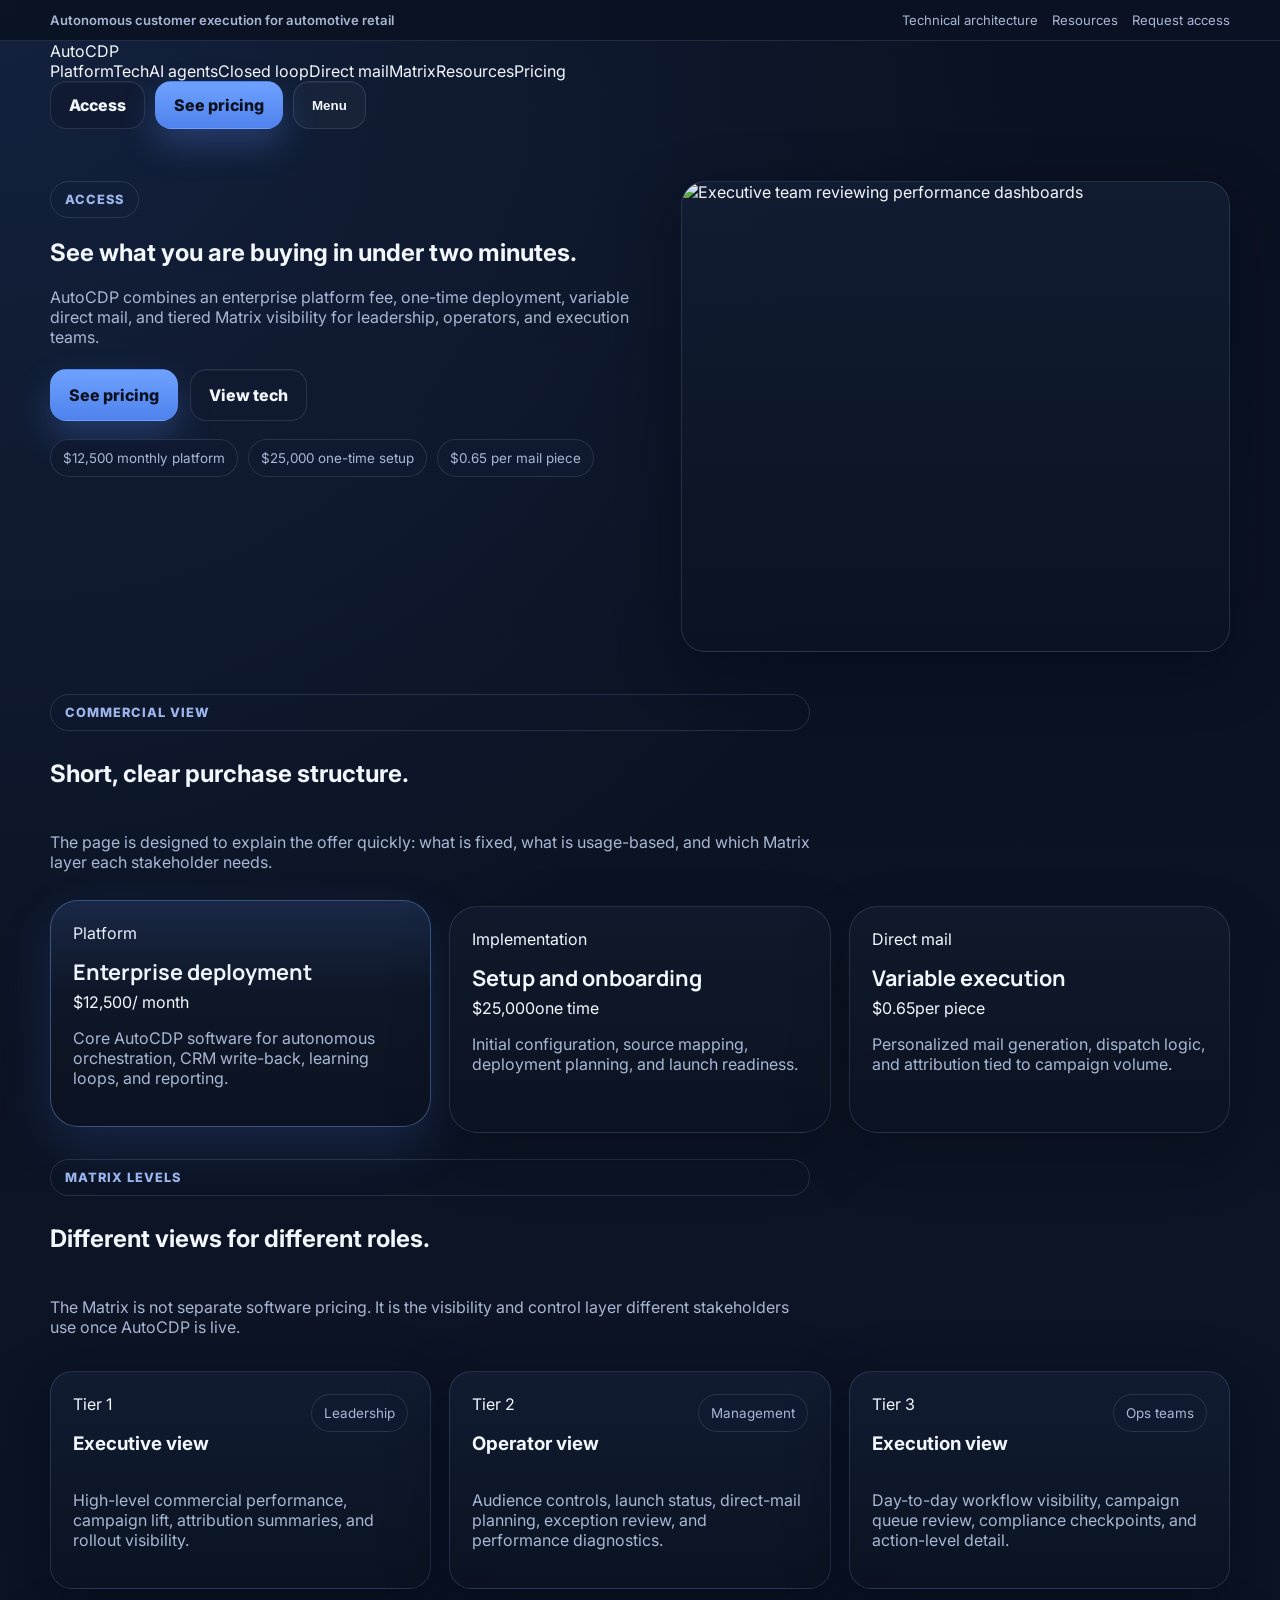
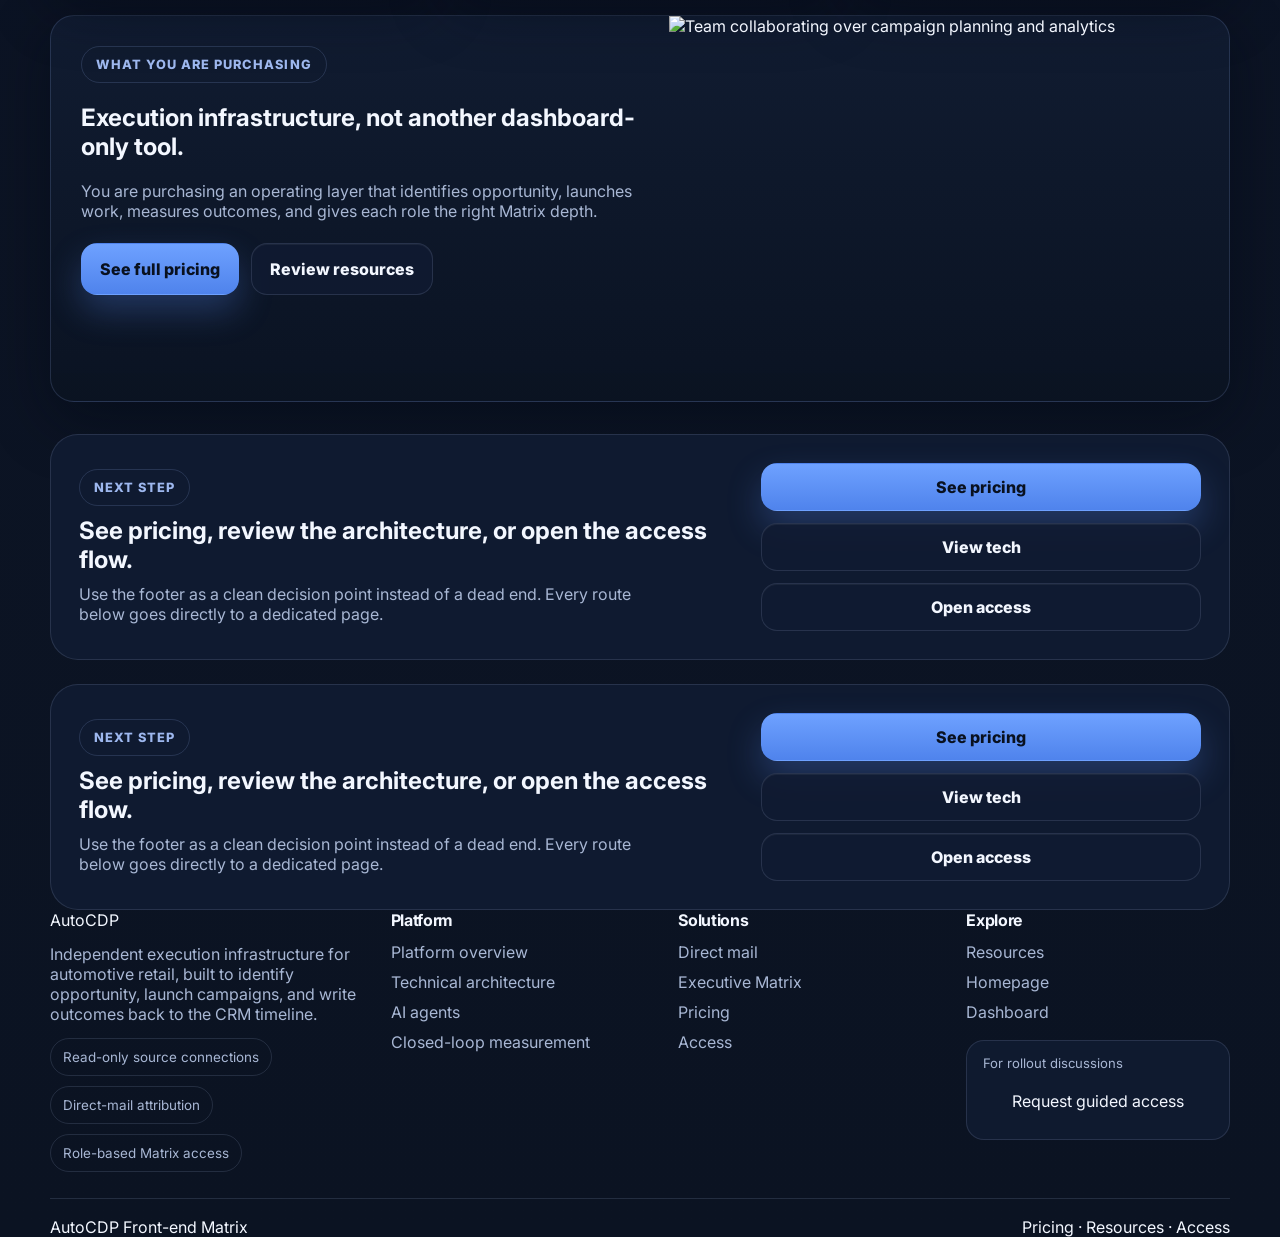
==== access.html @ 44366a92 "access: rebuild as short pricing-and-matrix overview page with matching brand system and QA passes" ====
<!DOCTYPE html>
<html lang="en" data-theme="dark">
<head>
<meta charset="UTF-8"/>
<meta name="viewport" content="width=device-width, initial-scale=1.0"/>
<title>AutoCDP — Access</title>
<meta name="description" content="Review pricing, understand tiers, and enter the AutoCDP Matrix from a page that matches the main site."/>
<link rel="preconnect" href="https://fonts.googleapis.com"><link rel="preconnect" href="https://fonts.gstatic.com" crossorigin>
<link href="https://fonts.googleapis.com/css2?family=Inter:wght@400;500;600;700;800&family=Manrope:wght@600;700;800&display=swap" rel="stylesheet">
<link rel="stylesheet" href="shared.css">
<style>
:root{--page-max:1180px;--surface-strong:#0f1728;--surface-soft:#121c31;--surface-elev:#16233d;--line:rgba(159,180,216,.16);--line-strong:rgba(159,180,216,.24);--text-soft:#aebbd3;--blue-glow:rgba(86,149,255,.22)}
body{background:radial-gradient(circle at top left, rgba(69,118,214,.16), transparent 34%),linear-gradient(180deg,#0a1120 0%,#0c1425 46%,#0b1322 100%)}
header.site{position:sticky;top:0;z-index:80;background:rgba(7,12,22,.78);backdrop-filter:blur(18px);border-bottom:1px solid var(--line)}
.wrap{width:min(var(--page-max),calc(100% - 32px));margin:0 auto}.navbar{min-height:78px;display:flex;align-items:center;justify-content:space-between;gap:16px}.logo{display:flex;align-items:center;gap:12px;font-weight:800;font-size:1.05rem;color:var(--text)}.logo .mark{width:42px;height:42px;border-radius:14px;background:linear-gradient(180deg,#77a8ff,#4f83ec);display:grid;place-items:center;box-shadow:0 14px 30px var(--blue-glow)}.logo .mark svg{width:22px;height:22px;color:#07111f}.nav-links{display:flex;align-items:center;gap:18px}.nav-links a{font-size:.92rem;font-weight:700;color:var(--text-soft)}.nav-links a:hover{color:var(--text)}.nav-actions{display:flex;align-items:center;gap:10px}.menu-btn,.icon-btn{width:48px;height:48px;border-radius:16px;border:1px solid var(--line);background:rgba(255,255,255,.03);display:grid;place-items:center;color:var(--text)}
.hero{padding:24px 0 8px}.hero-shell{display:grid;gap:18px}.glass-hero,.glass-panel,.price-card,.matrix-card{border:1px solid var(--line);background:linear-gradient(180deg,rgba(17,26,44,.92),rgba(12,19,34,.96));border-radius:28px;box-shadow:0 24px 60px rgba(0,0,0,.22)}.glass-hero{padding:26px}.eyebrow{display:inline-flex;align-items:center;gap:8px;font-size:.8rem;letter-spacing:.08em;text-transform:uppercase;color:#9db7ee;font-weight:800}.hero-title{margin:14px 0 12px;font-family:Manrope,Inter,sans-serif;font-size:clamp(2.2rem,8vw,4.9rem);line-height:.96;letter-spacing:-.06em;max-width:10ch}.lead{font-size:1.02rem;line-height:1.65;color:var(--text-soft);max-width:54ch}.hero-actions{display:grid;grid-template-columns:1fr;gap:12px;margin-top:20px}.hero-media{overflow:hidden;border-radius:28px;border:1px solid var(--line)}.hero-media img{width:100%;aspect-ratio:16/10;object-fit:cover;display:block;filter:saturate(.95) contrast(1.02)}
.section{padding:14px 0}.section-head{display:grid;gap:8px;margin-bottom:14px}.section-title{font-family:Manrope,Inter,sans-serif;font-size:clamp(1.55rem,5vw,2.5rem);letter-spacing:-.05em}.section-copy{color:var(--text-soft);max-width:64ch}.price-grid{display:grid;grid-template-columns:1fr;gap:14px}.price-card{padding:22px;position:relative;overflow:hidden}.price-card.featured{border-color:rgba(119,168,255,.42);box-shadow:0 20px 50px rgba(76,121,214,.18)}.price-card.featured::before{content:'';position:absolute;inset:0;background:linear-gradient(180deg,rgba(93,145,255,.12),transparent 42%);pointer-events:none}.price-top{display:flex;align-items:flex-start;justify-content:space-between;gap:12px}.tag{display:inline-flex;padding:8px 12px;border-radius:999px;background:rgba(98,145,245,.14);border:1px solid var(--line-strong);font-size:.78rem;font-weight:800;color:#dce7ff}.price-card h3{margin:14px 0 6px;font-family:Manrope,Inter,sans-serif;font-size:1.35rem}.price{font-size:2rem;font-weight:800;letter-spacing:-.04em}.price-sub{margin-top:8px;color:var(--text-soft);line-height:1.6}.bullet-list{display:grid;gap:10px;margin:16px 0 18px}.bullet-list span{padding:12px 14px;border-radius:16px;border:1px solid var(--line);background:rgba(255,255,255,.03);color:#dbe6fb}.card-actions{display:grid;grid-template-columns:1fr;gap:10px}
.info-grid{display:grid;grid-template-columns:1fr;gap:14px}.glass-panel{padding:22px}.line-stack{display:grid;gap:10px;margin-top:14px}.line-item{padding:14px 16px;border-radius:16px;border:1px solid var(--line);background:rgba(255,255,255,.025);color:#dce7ff}.matrix-grid{display:grid;grid-template-columns:1fr;gap:14px}.matrix-card{padding:24px}.matrix-card input{width:100%;min-height:58px;border-radius:18px;border:1px solid var(--line-strong);background:#09111f;color:var(--text);padding:0 16px;margin:16px 0 10px}.matrix-actions,.mini-links{display:grid;grid-template-columns:1fr;gap:10px}.hint{margin-top:10px;padding:14px 16px;border-radius:16px;border:1px solid var(--line);background:rgba(255,255,255,.03);color:var(--text-soft)}
.btn{min-height:52px;border-radius:16px;display:inline-flex;align-items:center;justify-content:center;padding:0 18px;font-weight:800;border:1px solid var(--line);background:rgba(255,255,255,.03);color:var(--text)}.btn:hover{transform:translateY(-1px)}.btn-primary{background:linear-gradient(180deg,#6ea1ff,#4f83ec);color:#09111f;border-color:transparent;box-shadow:0 16px 34px rgba(89,140,245,.28)}.btn-ghost{background:rgba(255,255,255,.025)}
@media (min-width:900px){.hero-shell{grid-template-columns:1.05fr .95fr;align-items:stretch}.price-grid{grid-template-columns:repeat(3,1fr)}.price-card.featured{transform:translateY(-6px)}.info-grid,.matrix-grid{grid-template-columns:1fr 1fr}.hero-actions,.card-actions,.matrix-actions,.mini-links{grid-template-columns:repeat(2,minmax(0,1fr))}}
@media (max-width:760px){.wrap{width:min(var(--page-max),calc(100% - 22px))}.nav-links{display:none}.nav-actions .btn{display:none}.navbar{min-height:72px}.glass-hero,.glass-panel,.price-card,.matrix-card{border-radius:24px}.hero-title{max-width:11ch}.hero-media{display:none}.section{padding:12px 0}.price-card.featured{order:-1}} .mobile-drawer{position:absolute;left:0;right:0;top:78px;padding:12px 16px;background:rgba(8,13,24,.98);border-bottom:1px solid var(--line);display:none}.mobile-drawer.show{display:block}.mobile-nav{display:grid;gap:8px}.mobile-nav a{padding:14px 16px;border-radius:14px;border:1px solid var(--line);background:rgba(255,255,255,.03);color:var(--text);font-weight:700}
.footer-grid{display:grid;grid-template-columns:1.2fr 1fr 1fr 1fr;gap:24px;align-items:start}.footer h3{margin:0 0 12px;font-size:1rem;letter-spacing:-.02em}.footer-links{display:grid;gap:10px}.footer-links a{color:var(--muted)}.footer-links a:hover{color:var(--text)}.footer-bottom{display:flex;justify-content:space-between;gap:16px;flex-wrap:wrap;border-top:1px solid var(--line);margin-top:26px;padding-top:18px}@media(max-width:900px){}@media(max-width:640px){.footer-bottom{flex-direction:column}}.utility-bar{border-bottom:1px solid var(--line);background:color-mix(in srgb,var(--bg) 92%,transparent)}.utility-inner{min-height:40px;display:flex;justify-content:space-between;align-items:center;gap:14px;flex-wrap:wrap}.utility-copy{font-size:.82rem;color:var(--muted);font-weight:600}.utility-links{display:flex;align-items:center;gap:14px;flex-wrap:wrap}.utility-links a{font-size:.82rem;color:var(--muted)}.utility-links a:hover{color:var(--text)}.btn-soft{background:color-mix(in srgb,var(--surface) 88%,transparent)}.mobile-drawer-head{display:flex;justify-content:space-between;align-items:flex-start;gap:14px;margin-bottom:14px}.drawer-title{font-weight:800}.drawer-copy{color:var(--muted);font-size:.9rem}.prefooter{padding:24px 0 0}.prefooter-shell{display:grid;grid-template-columns:1.2fr .8fr;gap:22px;align-items:center;border:1px solid var(--line);border-radius:28px;padding:28px;background:color-mix(in srgb,var(--surface) 94%,transparent);box-shadow:var(--shadow)}.prefooter-shell h2{margin:10px 0 10px}.prefooter-shell p{margin:0;max-width:60ch}.prefooter-actions{display:grid;grid-template-columns:1fr;gap:12px}.footer-brand p{margin:14px 0}.trust-row{display:flex;flex-wrap:wrap;gap:10px}.trust-row span{padding:10px 12px;border:1px solid var(--line);border-radius:999px;color:var(--muted);font-size:.84rem}.footer h3{margin:0 0 12px;font-size:1rem;letter-spacing:-.02em}.footer-links{display:grid;gap:10px}.footer-links a{color:var(--muted)}.footer-links a:hover{color:var(--text)}.footer-contact{margin-top:18px;padding:14px 16px;border:1px solid var(--line);border-radius:18px;background:color-mix(in srgb,var(--surface) 95%,transparent);display:grid;gap:6px}.footer-contact span{font-size:.82rem;color:var(--muted)}.footer-bottom{display:flex;justify-content:space-between;gap:16px;flex-wrap:wrap;border-top:1px solid var(--line);margin-top:26px;padding-top:18px}@media(max-width:900px){.prefooter-shell,.footer-brand{grid-column:1/-1}}@media(max-width:640px){.utility-inner,.mobile-drawer-head,.prefooter-shell,.footer-grid,.footer-bottom{grid-template-columns:1fr;display:grid}.utility-links{gap:10px}.prefooter-actions{grid-template-columns:1fr}.footer-brand{grid-column:auto}}.site-header,.site{transition:background .22s ease,border-color .22s ease,box-shadow .22s ease,transform .22s ease}.site-header.is-compact,.site.is-compact{box-shadow:0 14px 34px rgba(0,0,0,.18)}.links a,.nav-links a{position:relative}.links a.is-active,.nav-links a.is-active{color:var(--text);font-weight:800}.links a.is-active::after,.nav-links a.is-active::after{content:"";position:absolute;left:0;right:0;bottom:-10px;height:2px;border-radius:999px;background:currentColor;opacity:.95}.mobile-drawer.show{opacity:1;transform:translateY(0)}@media (prefers-reduced-motion: reduce){.site-header,.site,}body{overflow-x:hidden}.actions .btn,.nav-actions .btn,.menu-toggle,.mobile-nav a,.prefooter-actions .btn,.footer-contact a{min-height:48px;display:inline-flex;align-items:center;justify-content:center}.mobile-nav a{justify-content:flex-start;padding:14px 16px;line-height:1.25;word-break:break-word}.utility-links a,.footer-links a,.footer-contact a{overflow-wrap:anywhere}.prefooter-actions .btn{width:100%}@media (max-width:760px){.utility-bar{display:none}.site-header,.site{position:sticky;top:0;z-index:80;backdrop-filter:blur(14px)}.nav,.navbar{grid-template-columns:auto 1fr auto;gap:12px;align-items:center}.actions.nav-actions,.nav-actions{display:flex;align-items:center;gap:8px}.actions.nav-actions .btn-soft,.nav-actions .btn-soft{display:none}.actions.nav-actions .btn-primary,.nav-actions .btn-primary{display:none}.menu-toggle{display:inline-flex;width:auto;padding:12px 14px}.mobile-drawer{position:absolute;left:0;right:0;top:100%;padding:14px 16px 18px;border-bottom:1px solid var(--line);background:color-mix(in srgb,var(--bg) 97%,transparent);box-shadow:0 20px 40px rgba(0,0,0,.16)}.mobile-drawer-head{grid-template-columns:1fr;display:grid;gap:12px}.mobile-drawer-head .btn{width:100%}.mobile-nav{gap:10px}.hero,.hero-grid,.grid-2,.grid-3,.feature-grid,.cards,.footer-grid,.prefooter-shell{grid-template-columns:1fr !important}.hero-copy,.hero-panel,.hero-card,.glass-hero,.glass-panel,.price-card,.matrix-card,.feature-card,.card{min-width:0}.wrap,.container{width:min(100% - 20px,var(--page-max,1200px))}.prefooter{padding-top:18px}.prefooter-shell{padding:20px;border-radius:22px}.footer{padding-bottom:32px}.footer-grid{display:grid;grid-template-columns:1fr !important;gap:18px}.footer-bottom{display:grid;grid-template-columns:1fr;gap:10px}.trust-row{gap:8px}.trust-row span{font-size:.8rem;padding:9px 11px}.utility-inner,.prefooter-actions{display:grid;grid-template-columns:1fr}.links a.is-active::after,.nav-links a.is-active::after{bottom:-6px}}@media (max-width:640px){html{font-size:16px}.brand span:last-child{font-size:1rem}.hero-title,h1{word-break:break-word}.eyebrow,.utility-copy,.utility-links a,.footer-contact span{font-size:.8rem}.btn,.mobile-nav a{font-size:.95rem}.footer-links a,.utility-links a,.mobile-nav a{min-height:48px}.prefooter-shell h2{font-size:clamp(1.4rem,5vw,1.8rem)}.drawer-title{font-size:1rem}.drawer-copy{font-size:.88rem}}.access-hero{padding:52px 0 24px}.access-grid{display:grid;grid-template-columns:1.05fr .95fr;gap:24px;align-items:stretch}.access-copy,.access-visual{min-width:0}.hero-actions{display:flex;gap:12px;flex-wrap:wrap;margin:22px 0 18px}.mini-trust{display:flex;flex-wrap:wrap;gap:10px}.mini-trust span,.tier-badge{padding:10px 12px;border:1px solid var(--line);border-radius:999px;color:var(--muted);font-size:.84rem;background:color-mix(in srgb,var(--surface) 92%,transparent)}.access-visual{overflow:hidden}.access-visual img,.access-summary-media img{width:100%;height:100%;object-fit:cover;aspect-ratio:16/11}.access-visual-body{display:grid;grid-template-columns:1fr 1fr;gap:12px}.visual-stat{padding:14px 16px;border:1px solid var(--line);border-radius:18px;background:color-mix(in srgb,var(--surface) 96%,transparent)}.visual-stat strong{display:block;font:800 1.3rem/1.1 Manrope,Inter,sans-serif}.visual-stat span{color:var(--muted);font-size:.92rem}.access-section{padding:18px 0 8px}.compact-head{max-width:760px;margin-bottom:18px}.access-pricing-grid,.tier-grid{display:grid;grid-template-columns:repeat(3,1fr);gap:18px}.tier-card{padding:22px;border-radius:22px}.tier-top{display:flex;justify-content:space-between;gap:12px;align-items:flex-start;margin-bottom:8px}.access-summary{display:grid;grid-template-columns:1.05fr .95fr;gap:0;overflow:hidden}.access-summary-copy{padding:30px}.access-summary-media{min-height:100%}@media(max-width:960px){.access-grid,.access-summary,.access-pricing-grid,.tier-grid{grid-template-columns:1fr}}@media(max-width:640px){.hero-actions{display:grid;grid-template-columns:1fr}.mini-trust{display:grid;grid-template-columns:1fr}.access-visual-body{grid-template-columns:1fr}.access-summary-copy{padding:22px}}</style>
</head>
<body>
<header class="site-header"><div class="utility-bar"><div class="container utility-inner"><div class="utility-copy">Autonomous customer execution for automotive retail</div><div class="utility-links"><a href="tech.html">Technical architecture</a><a href="resources.html">Resources</a><a href="access.html">Request access</a></div></div></div><div class="container nav"><a class="brand" href="index.html"><span class="mark"></span><span>AutoCDP</span></a><nav class="links" aria-label="Primary navigation"><a href="platform.html">Platform</a><a href="tech.html">Tech</a><a href="ai-agents.html">AI agents</a><a href="closed-loop.html">Closed loop</a><a href="direct-mail.html">Direct mail</a><a href="executive-matrix.html">Matrix</a><a href="resources.html">Resources</a><a href="pricing.html">Pricing</a></nav><div class="actions nav-actions"><a class="btn btn-soft" href="access.html">Access</a><a class="btn btn-primary" href="pricing.html">See pricing</a><button class="btn menu-toggle" type="button" data-menu-toggle aria-label="Open menu" aria-expanded="false" aria-controls="mobile-nav-drawer">Menu</button></div></div><div id="mobile-nav-drawer" class="mobile-drawer" data-mobile-drawer hidden><div class="mobile-drawer-head"><div><div class="drawer-title">Explore AutoCDP</div><div class="drawer-copy">Direct page links across the site.</div></div><a class="btn btn-soft" href="pricing.html">Pricing</a></div><nav class="mobile-nav" aria-label="Mobile navigation"><a href="index.html">Home</a><a href="platform.html">Platform</a><a href="tech.html">Tech</a><a href="ai-agents.html">AI agents</a><a href="closed-loop.html">Closed loop</a><a href="direct-mail.html">Direct mail</a><a href="executive-matrix.html">Matrix</a><a href="resources.html">Resources</a><a href="pricing.html">Pricing</a><a href="access.html">Access</a></nav></div></header>
<main>
  <section class="hero access-hero">
    <div class="container hero-grid access-grid">
      <div class="access-copy">
        <span class="eyebrow">Access</span>
        <h1>See what you are buying in under two minutes.</h1>
        <p>AutoCDP combines an enterprise platform fee, one-time deployment, variable direct mail, and tiered Matrix visibility for leadership, operators, and execution teams.</p>
        <div class="hero-actions">
          <a class="btn btn-primary" href="pricing.html">See pricing</a>
          <a class="btn btn-soft" href="tech.html">View tech</a>
        </div>
        <div class="mini-trust">
          <span>$12,500 monthly platform</span>
          <span>$25,000 one-time setup</span>
          <span>$0.65 per mail piece</span>
        </div>
      </div>
      <div class="panel access-visual">
        <img src="https://images.unsplash.com/photo-1556740749-887f6717d7e4?auto=format&fit=crop&w=1200&q=80" alt="Executive team reviewing performance dashboards" width="1200" height="800" loading="lazy">
        <div class="body access-visual-body">
          <div class="visual-stat"><strong>3 layers</strong><span>Platform, execution, matrix access</span></div>
          <div class="visual-stat"><strong>1 model</strong><span>Fixed software plus variable media</span></div>
        </div>
      </div>
    </div>
  </section>

  <section class="container access-section">
    <div class="section-head compact-head">
      <span class="eyebrow">Commercial view</span>
      <h2>Short, clear purchase structure.</h2>
      <p>The page is designed to explain the offer quickly: what is fixed, what is usage-based, and which Matrix layer each stakeholder needs.</p>
    </div>
    <div class="pricing-grid access-pricing-grid">
      <article class="price-card featured">
        <div class="plan-kicker">Platform</div>
        <h3>Enterprise deployment</h3>
        <div class="price-line"><span class="price-value">$12,500</span><span class="price-unit">/ month</span></div>
        <p class="price-copy">Core AutoCDP software for autonomous orchestration, CRM write-back, learning loops, and reporting.</p>
      </article>
      <article class="price-card">
        <div class="plan-kicker">Implementation</div>
        <h3>Setup and onboarding</h3>
        <div class="price-line"><span class="price-value">$25,000</span><span class="price-unit">one time</span></div>
        <p class="price-copy">Initial configuration, source mapping, deployment planning, and launch readiness.</p>
      </article>
      <article class="price-card">
        <div class="plan-kicker">Direct mail</div>
        <h3>Variable execution</h3>
        <div class="price-line"><span class="price-value">$0.65</span><span class="price-unit">per piece</span></div>
        <p class="price-copy">Personalized mail generation, dispatch logic, and attribution tied to campaign volume.</p>
      </article>
    </div>
  </section>

  <section class="container access-section">
    <div class="section-head compact-head">
      <span class="eyebrow">Matrix levels</span>
      <h2>Different views for different roles.</h2>
      <p>The Matrix is not separate software pricing. It is the visibility and control layer different stakeholders use once AutoCDP is live.</p>
    </div>
    <div class="tier-grid">
      <article class="card tier-card">
        <div class="tier-top">
          <div>
            <div class="plan-kicker">Tier 1</div>
            <h3>Executive view</h3>
          </div>
          <span class="tier-badge">Leadership</span>
        </div>
        <p>High-level commercial performance, campaign lift, attribution summaries, and rollout visibility.</p>
      </article>
      <article class="card tier-card">
        <div class="tier-top">
          <div>
            <div class="plan-kicker">Tier 2</div>
            <h3>Operator view</h3>
          </div>
          <span class="tier-badge">Management</span>
        </div>
        <p>Audience controls, launch status, direct-mail planning, exception review, and performance diagnostics.</p>
      </article>
      <article class="card tier-card">
        <div class="tier-top">
          <div>
            <div class="plan-kicker">Tier 3</div>
            <h3>Execution view</h3>
          </div>
          <span class="tier-badge">Ops teams</span>
        </div>
        <p>Day-to-day workflow visibility, campaign queue review, compliance checkpoints, and action-level detail.</p>
      </article>
    </div>
  </section>

  <section class="container access-section">
    <div class="access-summary panel">
      <div class="access-summary-copy body">
        <span class="eyebrow">What you are purchasing</span>
        <h2>Execution infrastructure, not another dashboard-only tool.</h2>
        <p>You are purchasing an operating layer that identifies opportunity, launches work, measures outcomes, and gives each role the right Matrix depth.</p>
        <div class="hero-actions">
          <a class="btn btn-primary" href="pricing.html">See full pricing</a>
          <a class="btn btn-soft" href="resources.html">Review resources</a>
        </div>
      </div>
      <div class="access-summary-media">
        <img src="https://images.unsplash.com/photo-1516321318423-f06f85e504b3?auto=format&fit=crop&w=1200&q=80" alt="Team collaborating over campaign planning and analytics" width="1200" height="800" loading="lazy">
      </div>
    </div>
  </section>
</main><section class="prefooter"><div class="container prefooter-shell"><div><span class="eyebrow">Next step</span><h2>See pricing, review the architecture, or open the access flow.</h2><p>Use the footer as a clean decision point instead of a dead end. Every route below goes directly to a dedicated page.</p></div><div class="prefooter-actions"><a class="btn btn-primary" href="pricing.html">See pricing</a><a class="btn btn-soft" href="tech.html">View tech</a><a class="btn btn-soft" href="access.html">Open access</a></div></div></section><section class="prefooter"><div class="container prefooter-shell"><div><span class="eyebrow">Next step</span><h2>See pricing, review the architecture, or open the access flow.</h2><p>Use the footer as a clean decision point instead of a dead end. Every route below goes directly to a dedicated page.</p></div><div class="prefooter-actions"><a class="btn btn-primary" href="pricing.html">See pricing</a><a class="btn btn-soft" href="tech.html">View tech</a><a class="btn btn-soft" href="access.html">Open access</a></div></div></section><footer class="footer"><div class="container footer-grid"><div class="footer-brand"><a class="brand" href="index.html"><span class="mark"></span><span>AutoCDP</span></a><p>Independent execution infrastructure for automotive retail, built to identify opportunity, launch campaigns, and write outcomes back to the CRM timeline.</p><div class="trust-row"><span>Read-only source connections</span><span>Direct-mail attribution</span><span>Role-based Matrix access</span></div></div><div><h3>Platform</h3><div class="footer-links"><a href="platform.html">Platform overview</a><a href="tech.html">Technical architecture</a><a href="ai-agents.html">AI agents</a><a href="closed-loop.html">Closed-loop measurement</a></div></div><div><h3>Solutions</h3><div class="footer-links"><a href="direct-mail.html">Direct mail</a><a href="executive-matrix.html">Executive Matrix</a><a href="pricing.html">Pricing</a><a href="access.html">Access</a></div></div><div><h3>Explore</h3><div class="footer-links"><a href="resources.html">Resources</a><a href="index.html">Homepage</a><a href="dashboard.html">Dashboard</a></div><div class="footer-contact"><span>For rollout discussions</span><a href="access.html">Request guided access</a></div></div></div><div class="container footer-bottom"><span>AutoCDP Front-end Matrix</span><span><a href="pricing.html">Pricing</a> · <a href="resources.html">Resources</a> · <a href="access.html">Access</a></span></div></footer>
<script>
(function(){
  const header = document.querySelector('.site-header, .site');
  const toggle = document.querySelector('[data-menu-toggle]');
  const drawer = document.querySelector('[data-mobile-drawer]');
  const current = (location.pathname.split('/').pop() || 'index.html').toLowerCase();

  if (header) {
    const onScroll = () => header.classList.toggle('is-compact', window.scrollY > 18);
    onScroll();
    window.addEventListener('scroll', onScroll, { passive: true });
  }

  document.querySelectorAll('.links a, .nav-links a, .mobile-nav a').forEach(a => {
    const href = (a.getAttribute('href') || '').toLowerCase();
    if (href === current || (current === 'index.html' && href === 'index.html')) {
      a.classList.add('is-active');
      a.setAttribute('aria-current', 'page');
    }
  });

  function closeDrawer(){
    if (!drawer || !toggle) return;
    drawer.classList.remove('show');
    drawer.hidden = true;
    toggle.setAttribute('aria-expanded', 'false');
    toggle.setAttribute('aria-label', 'Open menu');
  }

  function openDrawer(){
    if (!drawer || !toggle) return;
    drawer.hidden = false;
    requestAnimationFrame(() => drawer.classList.add('show'));
    toggle.setAttribute('aria-expanded', 'true');
    toggle.setAttribute('aria-label', 'Close menu');
  }

  if (toggle && drawer) {
    toggle.addEventListener('click', () => drawer.classList.contains('show') ? closeDrawer() : openDrawer());
    drawer.querySelectorAll('a').forEach(a => a.addEventListener('click', closeDrawer));
    document.addEventListener('keydown', e => { if (e.key === 'Escape') closeDrawer(); });
    document.addEventListener('click', e => {
      if (!drawer.classList.contains('show')) return;
      if (drawer.contains(e.target) || toggle.contains(e.target)) return;
      closeDrawer();
    });
    window.addEventListener('resize', () => { if (window.innerWidth > 760) closeDrawer(); });
  }
})();
</script></body>
</html>
---- shared.css ----
:root,[data-theme="dark"]{
  --bg:#0a1222;
  --bg-2:#0f1a30;
  --surface:#101b31;
  --surface-2:#15233f;
  --surface-3:#1b2d4d;
  --text:#f3f7ff;
  --muted:#a8b7d4;
  --border:rgba(146,174,230,.18);
  --border-strong:rgba(123,170,255,.34);
  --primary:#5b9dff;
  --primary-2:#2b6dff;
  --glow:rgba(91,157,255,.38);
  --success:#62d6a6;
  --shadow-lg:0 18px 60px rgba(2,8,20,.46);
  --radius:24px;
  --radius-sm:16px;
}
*{box-sizing:border-box}
html,body{margin:0;padding:0;background:radial-gradient(circle at 30% 10%, rgba(82,126,255,.22), transparent 32%),linear-gradient(180deg,var(--bg),#08101d 60%,#060c16 100%);color:var(--text);font-family:Inter,system-ui,sans-serif}
body{min-height:100vh}
a{color:inherit;text-decoration:none}
img,video{display:block;max-width:100%}
.container,.wrap{width:min(1180px,calc(100% - 32px));margin:0 auto}
.btn{min-height:48px;padding:0 18px;border-radius:18px;border:1px solid var(--border);display:inline-flex;align-items:center;justify-content:center;gap:10px;font-weight:700;background:rgba(255,255,255,.02);color:var(--text);box-shadow:inset 0 1px 0 rgba(255,255,255,.05)}
.btn:hover{border-color:var(--border-strong)}
.btn-primary{background:linear-gradient(180deg,var(--primary),var(--primary-2));color:#08111f;border-color:transparent;box-shadow:0 12px 32px var(--glow)}
.btn-ghost{background:rgba(255,255,255,.03)}
.card,.panel,.glass{background:linear-gradient(180deg,rgba(18,29,51,.92),rgba(11,19,34,.95));border:1px solid var(--border);box-shadow:var(--shadow-lg);border-radius:24px}
.hero-media img,.panel img{width:100%;height:100%;object-fit:cover;aspect-ratio:16/10}
.eyebrow{display:inline-flex;align-items:center;gap:8px;border:1px solid var(--border);padding:10px 14px;border-radius:999px;color:var(--muted);font-size:.82rem;font-weight:800;text-transform:uppercase;letter-spacing:.04em}
.lead,.sub,p{color:var(--muted)}
.mobile-drawer{display:none;position:sticky;top:76px;z-index:49;border-bottom:1px solid var(--border);background:rgba(7,13,24,.98);backdrop-filter:blur(20px)}
.mobile-drawer.show{display:block}
.mobile-nav{display:grid;gap:10px;padding:14px 16px 18px}.mobile-nav a{min-height:50px;display:flex;align-items:center;padding:14px 16px;border:1px solid var(--border);border-radius:16px;background:rgba(255,255,255,.03);font-weight:700}
.back-row{display:flex;flex-wrap:wrap;gap:12px;margin-top:18px}
.back-row .btn{flex:1 1 180px}
@media (max-width:760px){
  .nav-links,.links{display:none !important}
  .menu-btn,.menu-toggle{display:inline-flex !important}
  .nav-actions,.actions{gap:8px}
  .nav-actions .btn,.actions .btn{padding:0 14px}
}
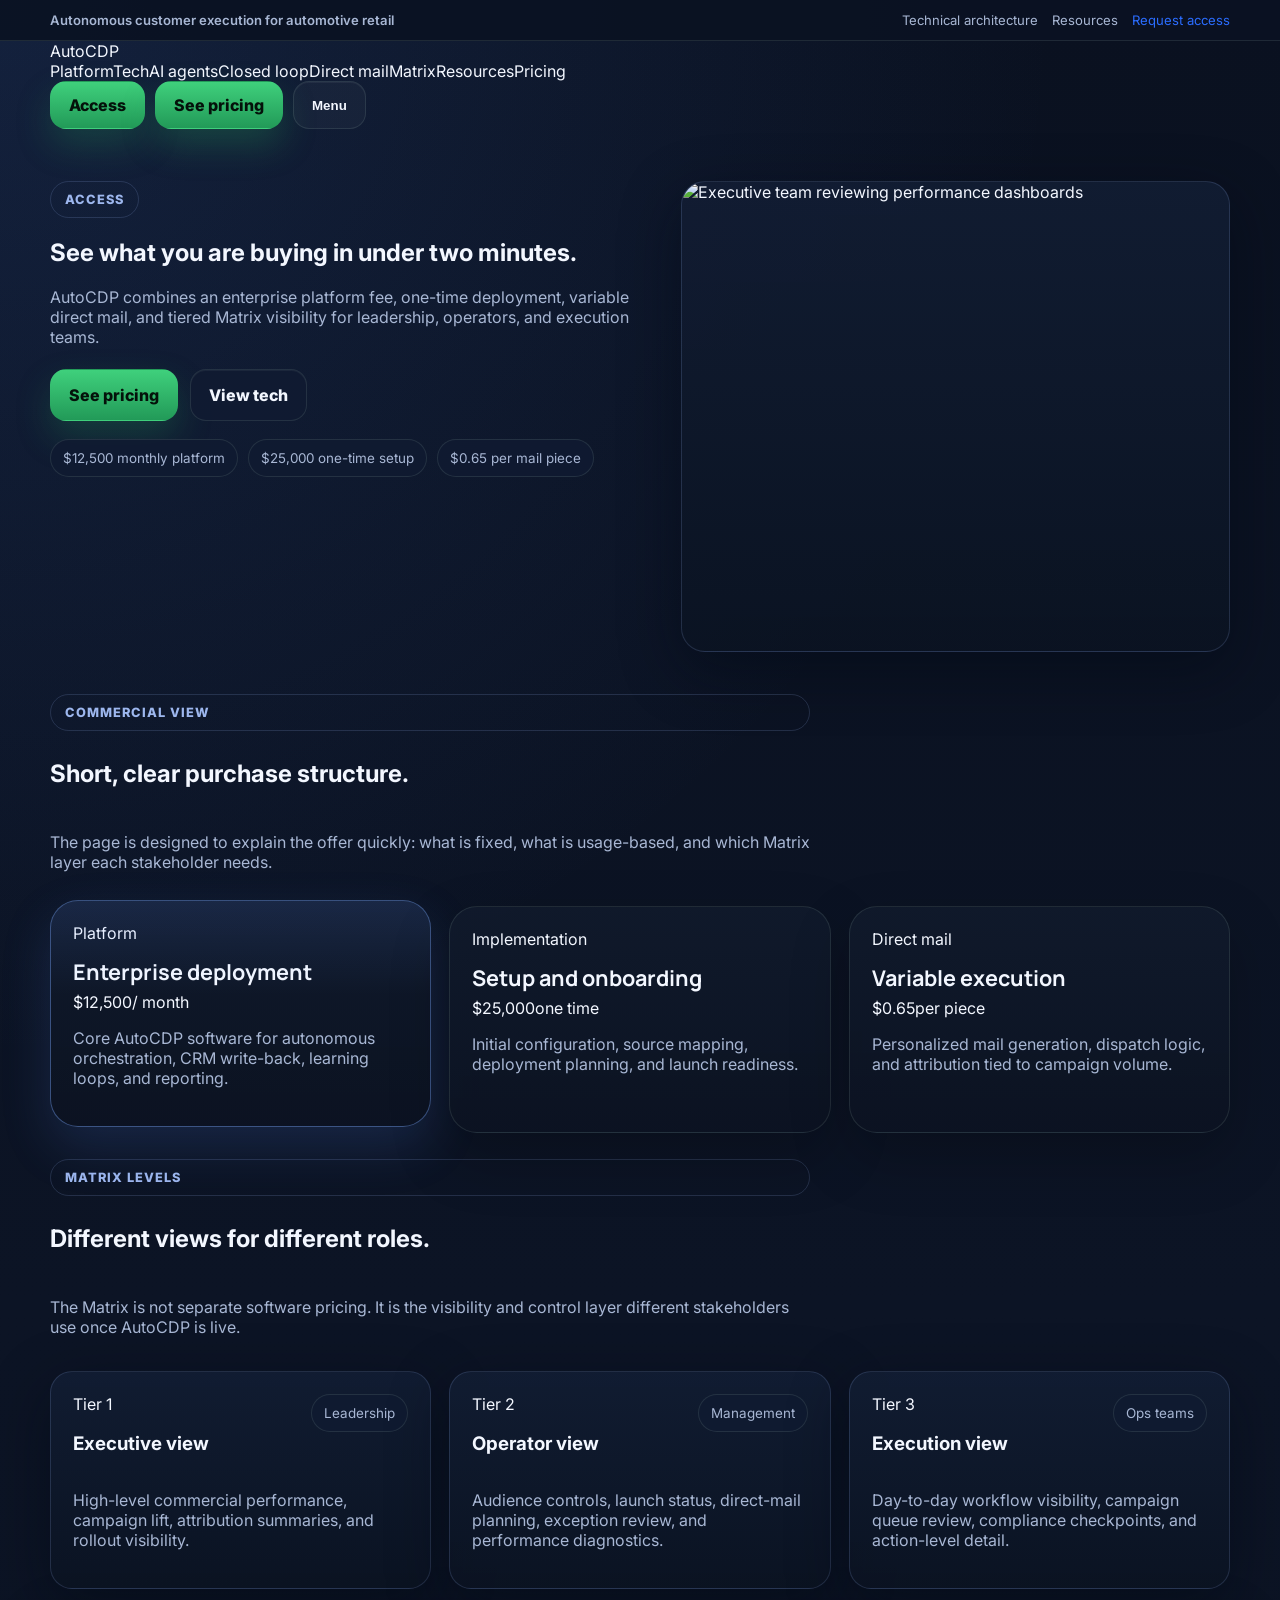
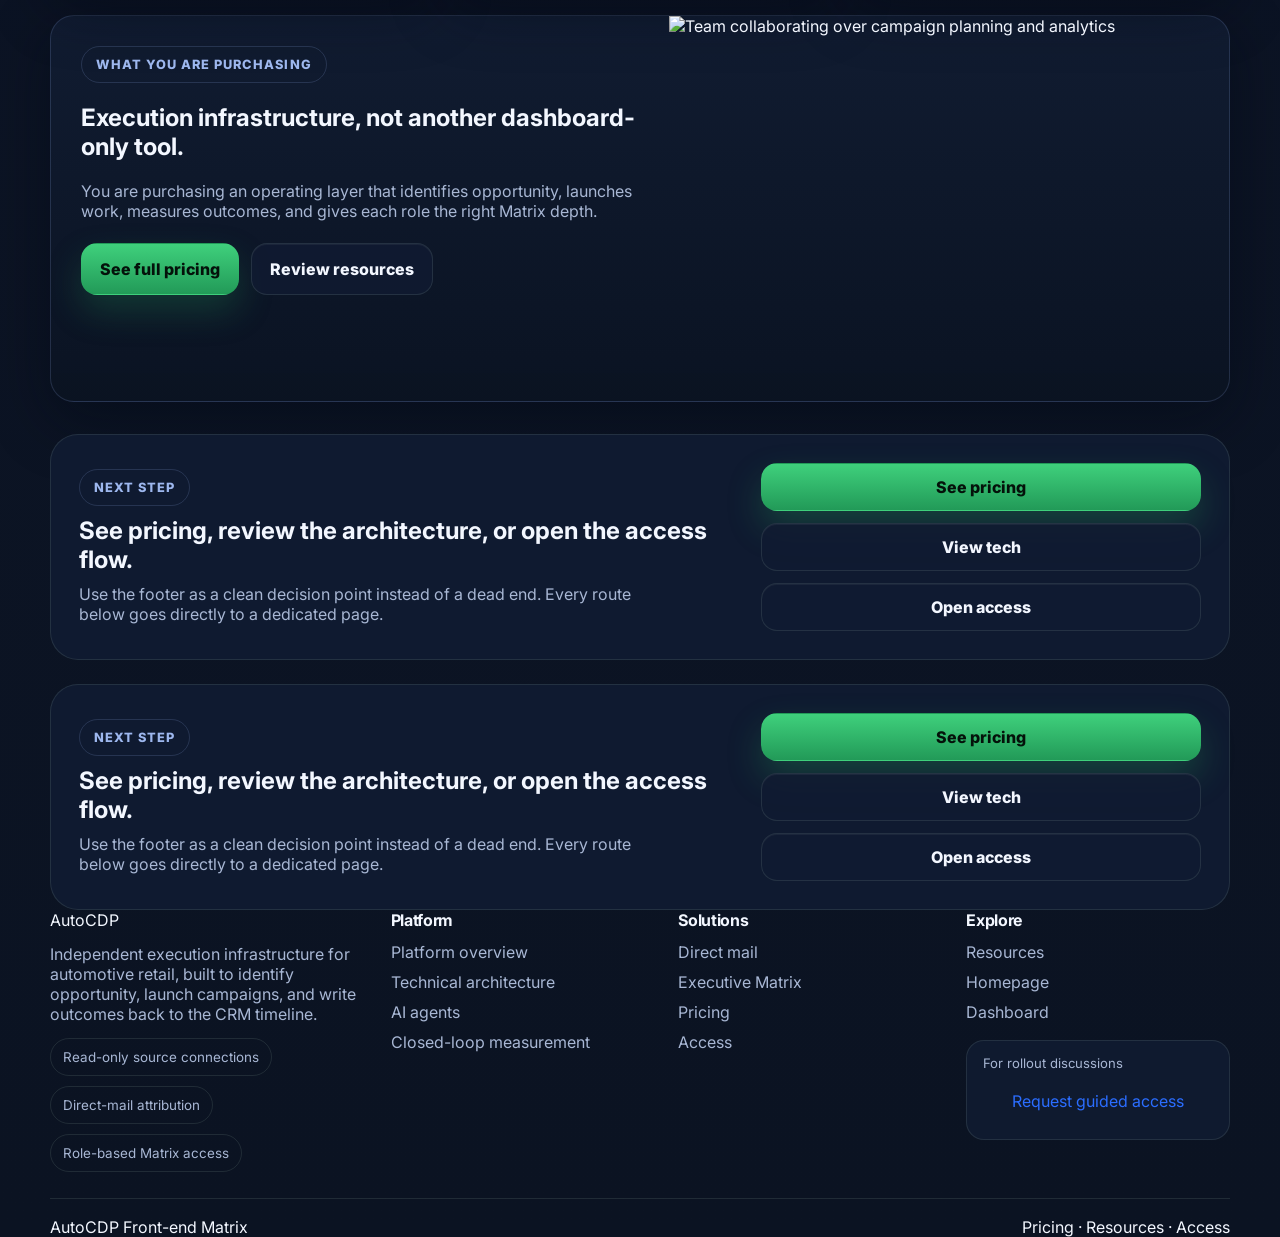
==== commit 45e7a912: "theme: shift access page to near-black dark mode and green access CTAs" ====
--- a/access.html
+++ b/access.html
@@ -9,17 +9,17 @@
 <link href="https://fonts.googleapis.com/css2?family=Inter:wght@400;500;600;700;800&family=Manrope:wght@600;700;800&display=swap" rel="stylesheet">
 <link rel="stylesheet" href="shared.css">
 <style>
-:root{--page-max:1180px;--surface-strong:#0f1728;--surface-soft:#121c31;--surface-elev:#16233d;--line:rgba(159,180,216,.16);--line-strong:rgba(159,180,216,.24);--text-soft:#aebbd3;--blue-glow:rgba(86,149,255,.22)}
+:root{--page-max:1180px;--surface-strong:#0f1728;--surface-soft:#121c31;--surface-elev:#16233d;--line:rgba(214,255,225,.10);--line-strong:rgba(159,180,216,.24);--text-soft:#aebbd3;--blue-glow:rgba(86,149,255,.22)}
 body{background:radial-gradient(circle at top left, rgba(69,118,214,.16), transparent 34%),linear-gradient(180deg,#0a1120 0%,#0c1425 46%,#0b1322 100%)}
 header.site{position:sticky;top:0;z-index:80;background:rgba(7,12,22,.78);backdrop-filter:blur(18px);border-bottom:1px solid var(--line)}
 .wrap{width:min(var(--page-max),calc(100% - 32px));margin:0 auto}.navbar{min-height:78px;display:flex;align-items:center;justify-content:space-between;gap:16px}.logo{display:flex;align-items:center;gap:12px;font-weight:800;font-size:1.05rem;color:var(--text)}.logo .mark{width:42px;height:42px;border-radius:14px;background:linear-gradient(180deg,#77a8ff,#4f83ec);display:grid;place-items:center;box-shadow:0 14px 30px var(--blue-glow)}.logo .mark svg{width:22px;height:22px;color:#07111f}.nav-links{display:flex;align-items:center;gap:18px}.nav-links a{font-size:.92rem;font-weight:700;color:var(--text-soft)}.nav-links a:hover{color:var(--text)}.nav-actions{display:flex;align-items:center;gap:10px}.menu-btn,.icon-btn{width:48px;height:48px;border-radius:16px;border:1px solid var(--line);background:rgba(255,255,255,.03);display:grid;place-items:center;color:var(--text)}
 .hero{padding:24px 0 8px}.hero-shell{display:grid;gap:18px}.glass-hero,.glass-panel,.price-card,.matrix-card{border:1px solid var(--line);background:linear-gradient(180deg,rgba(17,26,44,.92),rgba(12,19,34,.96));border-radius:28px;box-shadow:0 24px 60px rgba(0,0,0,.22)}.glass-hero{padding:26px}.eyebrow{display:inline-flex;align-items:center;gap:8px;font-size:.8rem;letter-spacing:.08em;text-transform:uppercase;color:#9db7ee;font-weight:800}.hero-title{margin:14px 0 12px;font-family:Manrope,Inter,sans-serif;font-size:clamp(2.2rem,8vw,4.9rem);line-height:.96;letter-spacing:-.06em;max-width:10ch}.lead{font-size:1.02rem;line-height:1.65;color:var(--text-soft);max-width:54ch}.hero-actions{display:grid;grid-template-columns:1fr;gap:12px;margin-top:20px}.hero-media{overflow:hidden;border-radius:28px;border:1px solid var(--line)}.hero-media img{width:100%;aspect-ratio:16/10;object-fit:cover;display:block;filter:saturate(.95) contrast(1.02)}
 .section{padding:14px 0}.section-head{display:grid;gap:8px;margin-bottom:14px}.section-title{font-family:Manrope,Inter,sans-serif;font-size:clamp(1.55rem,5vw,2.5rem);letter-spacing:-.05em}.section-copy{color:var(--text-soft);max-width:64ch}.price-grid{display:grid;grid-template-columns:1fr;gap:14px}.price-card{padding:22px;position:relative;overflow:hidden}.price-card.featured{border-color:rgba(119,168,255,.42);box-shadow:0 20px 50px rgba(76,121,214,.18)}.price-card.featured::before{content:'';position:absolute;inset:0;background:linear-gradient(180deg,rgba(93,145,255,.12),transparent 42%);pointer-events:none}.price-top{display:flex;align-items:flex-start;justify-content:space-between;gap:12px}.tag{display:inline-flex;padding:8px 12px;border-radius:999px;background:rgba(98,145,245,.14);border:1px solid var(--line-strong);font-size:.78rem;font-weight:800;color:#dce7ff}.price-card h3{margin:14px 0 6px;font-family:Manrope,Inter,sans-serif;font-size:1.35rem}.price{font-size:2rem;font-weight:800;letter-spacing:-.04em}.price-sub{margin-top:8px;color:var(--text-soft);line-height:1.6}.bullet-list{display:grid;gap:10px;margin:16px 0 18px}.bullet-list span{padding:12px 14px;border-radius:16px;border:1px solid var(--line);background:rgba(255,255,255,.03);color:#dbe6fb}.card-actions{display:grid;grid-template-columns:1fr;gap:10px}
 .info-grid{display:grid;grid-template-columns:1fr;gap:14px}.glass-panel{padding:22px}.line-stack{display:grid;gap:10px;margin-top:14px}.line-item{padding:14px 16px;border-radius:16px;border:1px solid var(--line);background:rgba(255,255,255,.025);color:#dce7ff}.matrix-grid{display:grid;grid-template-columns:1fr;gap:14px}.matrix-card{padding:24px}.matrix-card input{width:100%;min-height:58px;border-radius:18px;border:1px solid var(--line-strong);background:#09111f;color:var(--text);padding:0 16px;margin:16px 0 10px}.matrix-actions,.mini-links{display:grid;grid-template-columns:1fr;gap:10px}.hint{margin-top:10px;padding:14px 16px;border-radius:16px;border:1px solid var(--line);background:rgba(255,255,255,.03);color:var(--text-soft)}
-.btn{min-height:52px;border-radius:16px;display:inline-flex;align-items:center;justify-content:center;padding:0 18px;font-weight:800;border:1px solid var(--line);background:rgba(255,255,255,.03);color:var(--text)}.btn:hover{transform:translateY(-1px)}.btn-primary{background:linear-gradient(180deg,#6ea1ff,#4f83ec);color:#09111f;border-color:transparent;box-shadow:0 16px 34px rgba(89,140,245,.28)}.btn-ghost{background:rgba(255,255,255,.025)}
+.btn{min-height:52px;border-radius:16px;display:inline-flex;align-items:center;justify-content:center;padding:0 18px;font-weight:800;border:1px solid var(--line);background:rgba(255,255,255,.03);color:var(--text)}.btn:hover{transform:translateY(-1px)}.btn-primary{background:linear-gradient(180deg,#3fd07c,#229a58);color:#04110a;border-color:transparent;box-shadow:0 16px 34px rgba(36,154,88,.30)}.btn-ghost{background:rgba(255,255,255,.025)}
 @media (min-width:900px){.hero-shell{grid-template-columns:1.05fr .95fr;align-items:stretch}.price-grid{grid-template-columns:repeat(3,1fr)}.price-card.featured{transform:translateY(-6px)}.info-grid,.matrix-grid{grid-template-columns:1fr 1fr}.hero-actions,.card-actions,.matrix-actions,.mini-links{grid-template-columns:repeat(2,minmax(0,1fr))}}
 @media (max-width:760px){.wrap{width:min(var(--page-max),calc(100% - 22px))}.nav-links{display:none}.nav-actions .btn{display:none}.navbar{min-height:72px}.glass-hero,.glass-panel,.price-card,.matrix-card{border-radius:24px}.hero-title{max-width:11ch}.hero-media{display:none}.section{padding:12px 0}.price-card.featured{order:-1}} .mobile-drawer{position:absolute;left:0;right:0;top:78px;padding:12px 16px;background:rgba(8,13,24,.98);border-bottom:1px solid var(--line);display:none}.mobile-drawer.show{display:block}.mobile-nav{display:grid;gap:8px}.mobile-nav a{padding:14px 16px;border-radius:14px;border:1px solid var(--line);background:rgba(255,255,255,.03);color:var(--text);font-weight:700}
-.footer-grid{display:grid;grid-template-columns:1.2fr 1fr 1fr 1fr;gap:24px;align-items:start}.footer h3{margin:0 0 12px;font-size:1rem;letter-spacing:-.02em}.footer-links{display:grid;gap:10px}.footer-links a{color:var(--muted)}.footer-links a:hover{color:var(--text)}.footer-bottom{display:flex;justify-content:space-between;gap:16px;flex-wrap:wrap;border-top:1px solid var(--line);margin-top:26px;padding-top:18px}@media(max-width:900px){}@media(max-width:640px){.footer-bottom{flex-direction:column}}.utility-bar{border-bottom:1px solid var(--line);background:color-mix(in srgb,var(--bg) 92%,transparent)}.utility-inner{min-height:40px;display:flex;justify-content:space-between;align-items:center;gap:14px;flex-wrap:wrap}.utility-copy{font-size:.82rem;color:var(--muted);font-weight:600}.utility-links{display:flex;align-items:center;gap:14px;flex-wrap:wrap}.utility-links a{font-size:.82rem;color:var(--muted)}.utility-links a:hover{color:var(--text)}.btn-soft{background:color-mix(in srgb,var(--surface) 88%,transparent)}.mobile-drawer-head{display:flex;justify-content:space-between;align-items:flex-start;gap:14px;margin-bottom:14px}.drawer-title{font-weight:800}.drawer-copy{color:var(--muted);font-size:.9rem}.prefooter{padding:24px 0 0}.prefooter-shell{display:grid;grid-template-columns:1.2fr .8fr;gap:22px;align-items:center;border:1px solid var(--line);border-radius:28px;padding:28px;background:color-mix(in srgb,var(--surface) 94%,transparent);box-shadow:var(--shadow)}.prefooter-shell h2{margin:10px 0 10px}.prefooter-shell p{margin:0;max-width:60ch}.prefooter-actions{display:grid;grid-template-columns:1fr;gap:12px}.footer-brand p{margin:14px 0}.trust-row{display:flex;flex-wrap:wrap;gap:10px}.trust-row span{padding:10px 12px;border:1px solid var(--line);border-radius:999px;color:var(--muted);font-size:.84rem}.footer h3{margin:0 0 12px;font-size:1rem;letter-spacing:-.02em}.footer-links{display:grid;gap:10px}.footer-links a{color:var(--muted)}.footer-links a:hover{color:var(--text)}.footer-contact{margin-top:18px;padding:14px 16px;border:1px solid var(--line);border-radius:18px;background:color-mix(in srgb,var(--surface) 95%,transparent);display:grid;gap:6px}.footer-contact span{font-size:.82rem;color:var(--muted)}.footer-bottom{display:flex;justify-content:space-between;gap:16px;flex-wrap:wrap;border-top:1px solid var(--line);margin-top:26px;padding-top:18px}@media(max-width:900px){.prefooter-shell,.footer-brand{grid-column:1/-1}}@media(max-width:640px){.utility-inner,.mobile-drawer-head,.prefooter-shell,.footer-grid,.footer-bottom{grid-template-columns:1fr;display:grid}.utility-links{gap:10px}.prefooter-actions{grid-template-columns:1fr}.footer-brand{grid-column:auto}}.site-header,.site{transition:background .22s ease,border-color .22s ease,box-shadow .22s ease,transform .22s ease}.site-header.is-compact,.site.is-compact{box-shadow:0 14px 34px rgba(0,0,0,.18)}.links a,.nav-links a{position:relative}.links a.is-active,.nav-links a.is-active{color:var(--text);font-weight:800}.links a.is-active::after,.nav-links a.is-active::after{content:"";position:absolute;left:0;right:0;bottom:-10px;height:2px;border-radius:999px;background:currentColor;opacity:.95}.mobile-drawer.show{opacity:1;transform:translateY(0)}@media (prefers-reduced-motion: reduce){.site-header,.site,}body{overflow-x:hidden}.actions .btn,.nav-actions .btn,.menu-toggle,.mobile-nav a,.prefooter-actions .btn,.footer-contact a{min-height:48px;display:inline-flex;align-items:center;justify-content:center}.mobile-nav a{justify-content:flex-start;padding:14px 16px;line-height:1.25;word-break:break-word}.utility-links a,.footer-links a,.footer-contact a{overflow-wrap:anywhere}.prefooter-actions .btn{width:100%}@media (max-width:760px){.utility-bar{display:none}.site-header,.site{position:sticky;top:0;z-index:80;backdrop-filter:blur(14px)}.nav,.navbar{grid-template-columns:auto 1fr auto;gap:12px;align-items:center}.actions.nav-actions,.nav-actions{display:flex;align-items:center;gap:8px}.actions.nav-actions .btn-soft,.nav-actions .btn-soft{display:none}.actions.nav-actions .btn-primary,.nav-actions .btn-primary{display:none}.menu-toggle{display:inline-flex;width:auto;padding:12px 14px}.mobile-drawer{position:absolute;left:0;right:0;top:100%;padding:14px 16px 18px;border-bottom:1px solid var(--line);background:color-mix(in srgb,var(--bg) 97%,transparent);box-shadow:0 20px 40px rgba(0,0,0,.16)}.mobile-drawer-head{grid-template-columns:1fr;display:grid;gap:12px}.mobile-drawer-head .btn{width:100%}.mobile-nav{gap:10px}.hero,.hero-grid,.grid-2,.grid-3,.feature-grid,.cards,.footer-grid,.prefooter-shell{grid-template-columns:1fr !important}.hero-copy,.hero-panel,.hero-card,.glass-hero,.glass-panel,.price-card,.matrix-card,.feature-card,.card{min-width:0}.wrap,.container{width:min(100% - 20px,var(--page-max,1200px))}.prefooter{padding-top:18px}.prefooter-shell{padding:20px;border-radius:22px}.footer{padding-bottom:32px}.footer-grid{display:grid;grid-template-columns:1fr !important;gap:18px}.footer-bottom{display:grid;grid-template-columns:1fr;gap:10px}.trust-row{gap:8px}.trust-row span{font-size:.8rem;padding:9px 11px}.utility-inner,.prefooter-actions{display:grid;grid-template-columns:1fr}.links a.is-active::after,.nav-links a.is-active::after{bottom:-6px}}@media (max-width:640px){html{font-size:16px}.brand span:last-child{font-size:1rem}.hero-title,h1{word-break:break-word}.eyebrow,.utility-copy,.utility-links a,.footer-contact span{font-size:.8rem}.btn,.mobile-nav a{font-size:.95rem}.footer-links a,.utility-links a,.mobile-nav a{min-height:48px}.prefooter-shell h2{font-size:clamp(1.4rem,5vw,1.8rem)}.drawer-title{font-size:1rem}.drawer-copy{font-size:.88rem}}.access-hero{padding:52px 0 24px}.access-grid{display:grid;grid-template-columns:1.05fr .95fr;gap:24px;align-items:stretch}.access-copy,.access-visual{min-width:0}.hero-actions{display:flex;gap:12px;flex-wrap:wrap;margin:22px 0 18px}.mini-trust{display:flex;flex-wrap:wrap;gap:10px}.mini-trust span,.tier-badge{padding:10px 12px;border:1px solid var(--line);border-radius:999px;color:var(--muted);font-size:.84rem;background:color-mix(in srgb,var(--surface) 92%,transparent)}.access-visual{overflow:hidden}.access-visual img,.access-summary-media img{width:100%;height:100%;object-fit:cover;aspect-ratio:16/11}.access-visual-body{display:grid;grid-template-columns:1fr 1fr;gap:12px}.visual-stat{padding:14px 16px;border:1px solid var(--line);border-radius:18px;background:color-mix(in srgb,var(--surface) 96%,transparent)}.visual-stat strong{display:block;font:800 1.3rem/1.1 Manrope,Inter,sans-serif}.visual-stat span{color:var(--muted);font-size:.92rem}.access-section{padding:18px 0 8px}.compact-head{max-width:760px;margin-bottom:18px}.access-pricing-grid,.tier-grid{display:grid;grid-template-columns:repeat(3,1fr);gap:18px}.tier-card{padding:22px;border-radius:22px}.tier-top{display:flex;justify-content:space-between;gap:12px;align-items:flex-start;margin-bottom:8px}.access-summary{display:grid;grid-template-columns:1.05fr .95fr;gap:0;overflow:hidden}.access-summary-copy{padding:30px}.access-summary-media{min-height:100%}@media(max-width:960px){.access-grid,.access-summary,.access-pricing-grid,.tier-grid{grid-template-columns:1fr}}@media(max-width:640px){.hero-actions{display:grid;grid-template-columns:1fr}.mini-trust{display:grid;grid-template-columns:1fr}.access-visual-body{grid-template-columns:1fr}.access-summary-copy{padding:22px}}</style>
+.footer-grid{display:grid;grid-template-columns:1.2fr 1fr 1fr 1fr;gap:24px;align-items:start}.footer h3{margin:0 0 12px;font-size:1rem;letter-spacing:-.02em}.footer-links{display:grid;gap:10px}.footer-links a{color:var(--muted)}.footer-links a:hover{color:var(--text)}.footer-bottom{display:flex;justify-content:space-between;gap:16px;flex-wrap:wrap;border-top:1px solid var(--line);margin-top:26px;padding-top:18px}@media(max-width:900px){}@media(max-width:640px){.footer-bottom{flex-direction:column}}.utility-bar{border-bottom:1px solid var(--line);background:color-mix(in srgb,var(--bg) 92%,transparent)}.utility-inner{min-height:40px;display:flex;justify-content:space-between;align-items:center;gap:14px;flex-wrap:wrap}.utility-copy{font-size:.82rem;color:var(--muted);font-weight:600}.utility-links{display:flex;align-items:center;gap:14px;flex-wrap:wrap}.utility-links a{font-size:.82rem;color:var(--muted)}.utility-links a:hover{color:var(--text)}.btn-soft{background:color-mix(in srgb,var(--surface) 88%,transparent)}.mobile-drawer-head{display:flex;justify-content:space-between;align-items:flex-start;gap:14px;margin-bottom:14px}.drawer-title{font-weight:800}.drawer-copy{color:var(--muted);font-size:.9rem}.prefooter{padding:24px 0 0}.prefooter-shell{display:grid;grid-template-columns:1.2fr .8fr;gap:22px;align-items:center;border:1px solid var(--line);border-radius:28px;padding:28px;background:color-mix(in srgb,var(--surface) 94%,transparent);box-shadow:var(--shadow)}.prefooter-shell h2{margin:10px 0 10px}.prefooter-shell p{margin:0;max-width:60ch}.prefooter-actions{display:grid;grid-template-columns:1fr;gap:12px}.footer-brand p{margin:14px 0}.trust-row{display:flex;flex-wrap:wrap;gap:10px}.trust-row span{padding:10px 12px;border:1px solid var(--line);border-radius:999px;color:var(--muted);font-size:.84rem}.footer h3{margin:0 0 12px;font-size:1rem;letter-spacing:-.02em}.footer-links{display:grid;gap:10px}.footer-links a{color:var(--muted)}.footer-links a:hover{color:var(--text)}.footer-contact{margin-top:18px;padding:14px 16px;border:1px solid var(--line);border-radius:18px;background:color-mix(in srgb,var(--surface) 95%,transparent);display:grid;gap:6px}.footer-contact span{font-size:.82rem;color:var(--muted)}.footer-bottom{display:flex;justify-content:space-between;gap:16px;flex-wrap:wrap;border-top:1px solid var(--line);margin-top:26px;padding-top:18px}@media(max-width:900px){.prefooter-shell,.footer-brand{grid-column:1/-1}}@media(max-width:640px){.utility-inner,.mobile-drawer-head,.prefooter-shell,.footer-grid,.footer-bottom{grid-template-columns:1fr;display:grid}.utility-links{gap:10px}.prefooter-actions{grid-template-columns:1fr}.footer-brand{grid-column:auto}}.site-header,.site{transition:background .22s ease,border-color .22s ease,box-shadow .22s ease,transform .22s ease}.site-header.is-compact,.site.is-compact{box-shadow:0 14px 34px rgba(0,0,0,.18)}.links a,.nav-links a{position:relative}.links a.is-active,.nav-links a.is-active{color:var(--text);font-weight:800}.links a.is-active::after,.nav-links a.is-active::after{content:"";position:absolute;left:0;right:0;bottom:-10px;height:2px;border-radius:999px;background:currentColor;opacity:.95}.mobile-drawer.show{opacity:1;transform:translateY(0)}@media (prefers-reduced-motion: reduce){.site-header,.site,}body{overflow-x:hidden}.actions .btn,.nav-actions .btn,.menu-toggle,.mobile-nav a,.prefooter-actions .btn,.footer-contact a{min-height:48px;display:inline-flex;align-items:center;justify-content:center}.mobile-nav a{justify-content:flex-start;padding:14px 16px;line-height:1.25;word-break:break-word}.utility-links a,.footer-links a,.footer-contact a{overflow-wrap:anywhere}.prefooter-actions .btn{width:100%}@media (max-width:760px){.utility-bar{display:none}.site-header,.site{position:sticky;top:0;z-index:80;backdrop-filter:blur(14px)}.nav,.navbar{grid-template-columns:auto 1fr auto;gap:12px;align-items:center}.actions.nav-actions,.nav-actions{display:flex;align-items:center;gap:8px}.actions.nav-actions .btn-soft,.nav-actions .btn-soft{display:none}.actions.nav-actions .btn-primary,.nav-actions .btn-primary{display:none}.menu-toggle{display:inline-flex;width:auto;padding:12px 14px}.mobile-drawer{position:absolute;left:0;right:0;top:100%;padding:14px 16px 18px;border-bottom:1px solid var(--line);background:color-mix(in srgb,var(--bg) 97%,transparent);box-shadow:0 20px 40px rgba(0,0,0,.16)}.mobile-drawer-head{grid-template-columns:1fr;display:grid;gap:12px}.mobile-drawer-head .btn{width:100%}.mobile-nav{gap:10px}.hero,.hero-grid,.grid-2,.grid-3,.feature-grid,.cards,.footer-grid,.prefooter-shell{grid-template-columns:1fr !important}.hero-copy,.hero-panel,.hero-card,.glass-hero,.glass-panel,.price-card,.matrix-card,.feature-card,.card{min-width:0}.wrap,.container{width:min(100% - 20px,var(--page-max,1200px))}.prefooter{padding-top:18px}.prefooter-shell{padding:20px;border-radius:22px}.footer{padding-bottom:32px}.footer-grid{display:grid;grid-template-columns:1fr !important;gap:18px}.footer-bottom{display:grid;grid-template-columns:1fr;gap:10px}.trust-row{gap:8px}.trust-row span{font-size:.8rem;padding:9px 11px}.utility-inner,.prefooter-actions{display:grid;grid-template-columns:1fr}.links a.is-active::after,.nav-links a.is-active::after{bottom:-6px}}@media (max-width:640px){html{font-size:16px}.brand span:last-child{font-size:1rem}.hero-title,h1{word-break:break-word}.eyebrow,.utility-copy,.utility-links a,.footer-contact span{font-size:.8rem}.btn,.mobile-nav a{font-size:.95rem}.footer-links a,.utility-links a,.mobile-nav a{min-height:48px}.prefooter-shell h2{font-size:clamp(1.4rem,5vw,1.8rem)}.drawer-title{font-size:1rem}.drawer-copy{font-size:.88rem}}.access-hero{padding:52px 0 24px}.access-grid{display:grid;grid-template-columns:1.05fr .95fr;gap:24px;align-items:stretch}.access-copy,.access-visual{min-width:0}.hero-actions{display:flex;gap:12px;flex-wrap:wrap;margin:22px 0 18px}.mini-trust{display:flex;flex-wrap:wrap;gap:10px}.mini-trust span,.tier-badge{padding:10px 12px;border:1px solid var(--line);border-radius:999px;color:var(--muted);font-size:.84rem;background:color-mix(in srgb,var(--surface) 92%,transparent)}.access-visual{overflow:hidden}.access-visual img,.access-summary-media img{width:100%;height:100%;object-fit:cover;aspect-ratio:16/11}.access-visual-body{display:grid;grid-template-columns:1fr 1fr;gap:12px}.visual-stat{padding:14px 16px;border:1px solid var(--line);border-radius:18px;background:color-mix(in srgb,var(--surface) 96%,transparent)}.visual-stat strong{display:block;font:800 1.3rem/1.1 Manrope,Inter,sans-serif}.visual-stat span{color:var(--muted);font-size:.92rem}.access-section{padding:18px 0 8px}.compact-head{max-width:760px;margin-bottom:18px}.access-pricing-grid,.tier-grid{display:grid;grid-template-columns:repeat(3,1fr);gap:18px}.tier-card{padding:22px;border-radius:22px}.tier-top{display:flex;justify-content:space-between;gap:12px;align-items:flex-start;margin-bottom:8px}.access-summary{display:grid;grid-template-columns:1.05fr .95fr;gap:0;overflow:hidden}.access-summary-copy{padding:30px}.access-summary-media{min-height:100%}@media(max-width:960px){.access-grid,.access-summary,.access-pricing-grid,.tier-grid{grid-template-columns:1fr}}@media(max-width:640px){.hero-actions{display:grid;grid-template-columns:1fr}.mini-trust{display:grid;grid-template-columns:1fr}.access-visual-body{grid-template-columns:1fr}.access-summary-copy{padding:22px}}.utility-links a[href="access.html"],.footer-contact a[href="access.html"],.actions a[href="access.html"]{color:var(--primary-2)}.actions a[href="access.html"].btn-soft,.hero-actions a[href="pricing.html"].btn-primary,.hero-actions a[href="pricing.html"].btn,.prefooter-actions a[href="access.html"].btn-primary{background:linear-gradient(180deg,#3fd07c,#229a58);color:#04110a;border-color:transparent;box-shadow:0 16px 34px rgba(36,154,88,.26)}</style>
 </head>
 <body>
 <header class="site-header"><div class="utility-bar"><div class="container utility-inner"><div class="utility-copy">Autonomous customer execution for automotive retail</div><div class="utility-links"><a href="tech.html">Technical architecture</a><a href="resources.html">Resources</a><a href="access.html">Request access</a></div></div></div><div class="container nav"><a class="brand" href="index.html"><span class="mark"></span><span>AutoCDP</span></a><nav class="links" aria-label="Primary navigation"><a href="platform.html">Platform</a><a href="tech.html">Tech</a><a href="ai-agents.html">AI agents</a><a href="closed-loop.html">Closed loop</a><a href="direct-mail.html">Direct mail</a><a href="executive-matrix.html">Matrix</a><a href="resources.html">Resources</a><a href="pricing.html">Pricing</a></nav><div class="actions nav-actions"><a class="btn btn-soft" href="access.html">Access</a><a class="btn btn-primary" href="pricing.html">See pricing</a><button class="btn menu-toggle" type="button" data-menu-toggle aria-label="Open menu" aria-expanded="false" aria-controls="mobile-nav-drawer">Menu</button></div></div><div id="mobile-nav-drawer" class="mobile-drawer" data-mobile-drawer hidden><div class="mobile-drawer-head"><div><div class="drawer-title">Explore AutoCDP</div><div class="drawer-copy">Direct page links across the site.</div></div><a class="btn btn-soft" href="pricing.html">Pricing</a></div><nav class="mobile-nav" aria-label="Mobile navigation"><a href="index.html">Home</a><a href="platform.html">Platform</a><a href="tech.html">Tech</a><a href="ai-agents.html">AI agents</a><a href="closed-loop.html">Closed loop</a><a href="direct-mail.html">Direct mail</a><a href="executive-matrix.html">Matrix</a><a href="resources.html">Resources</a><a href="pricing.html">Pricing</a><a href="access.html">Access</a></nav></div></header>
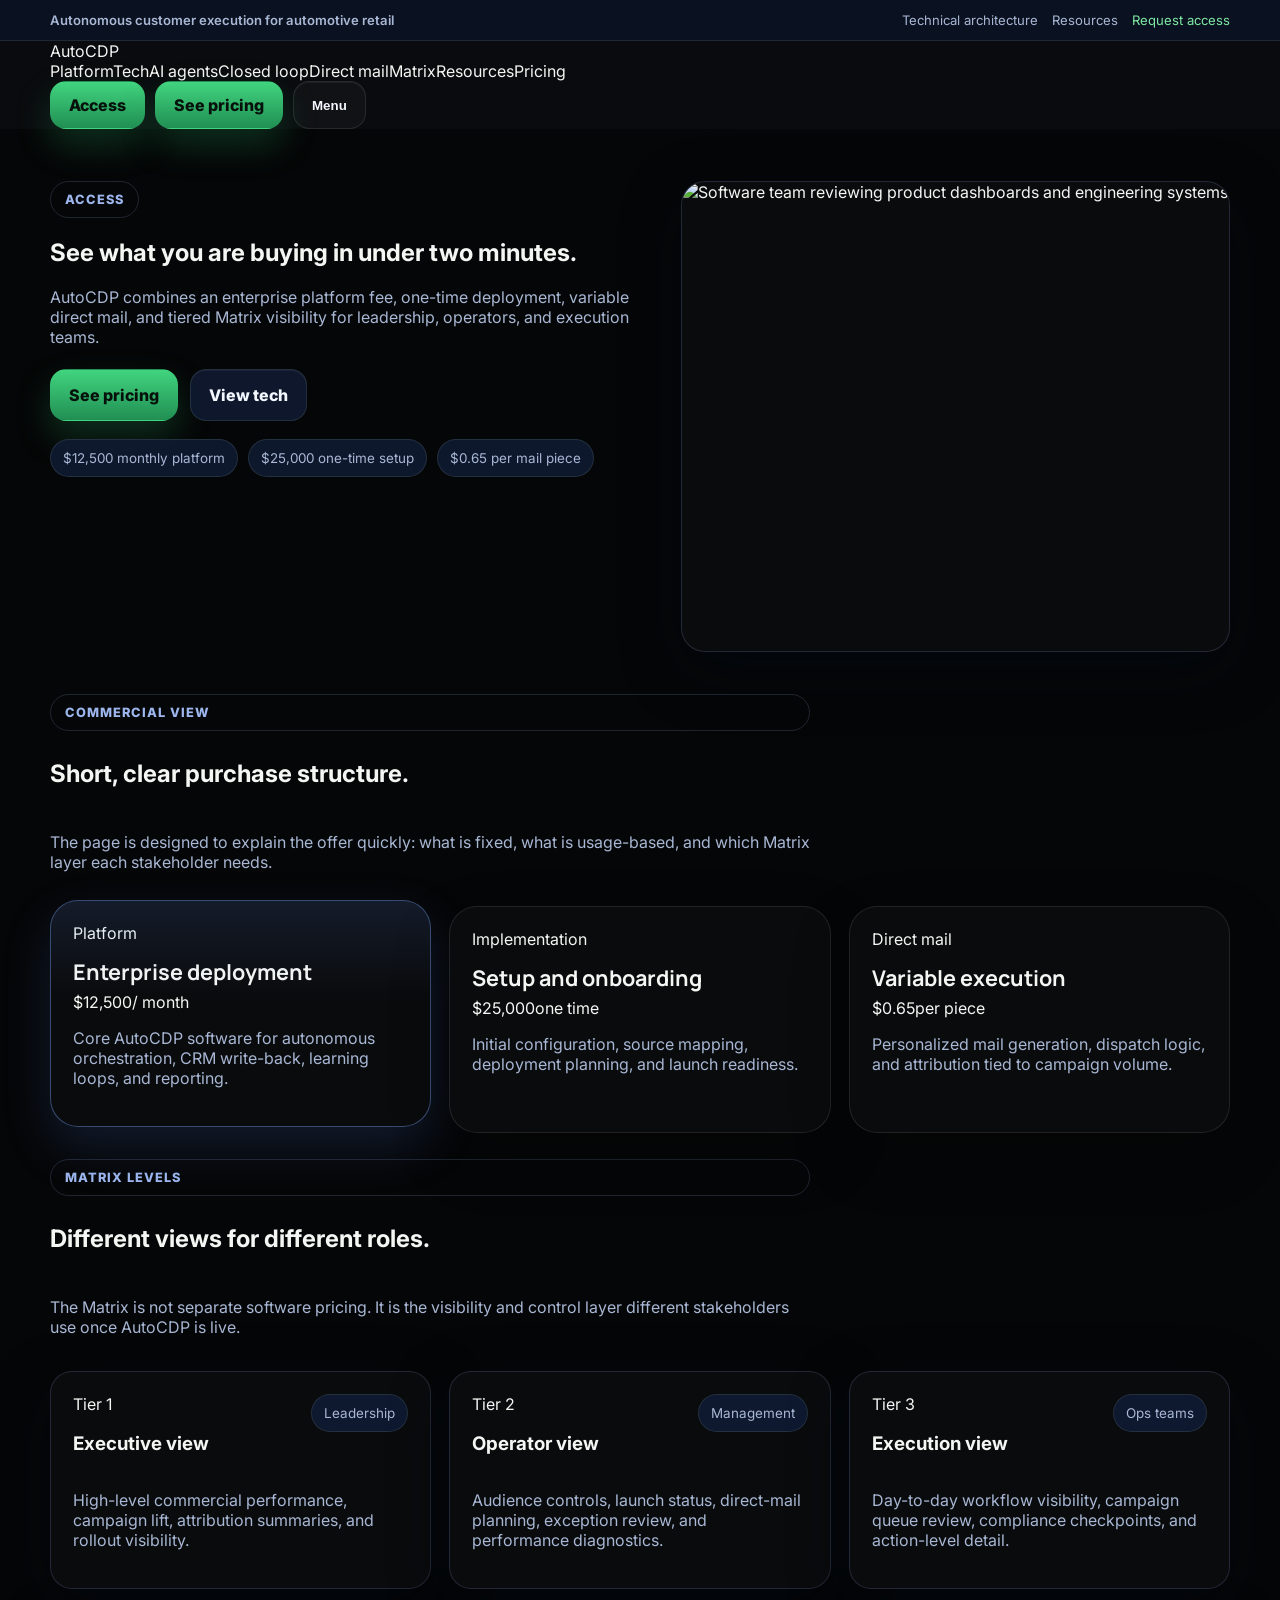
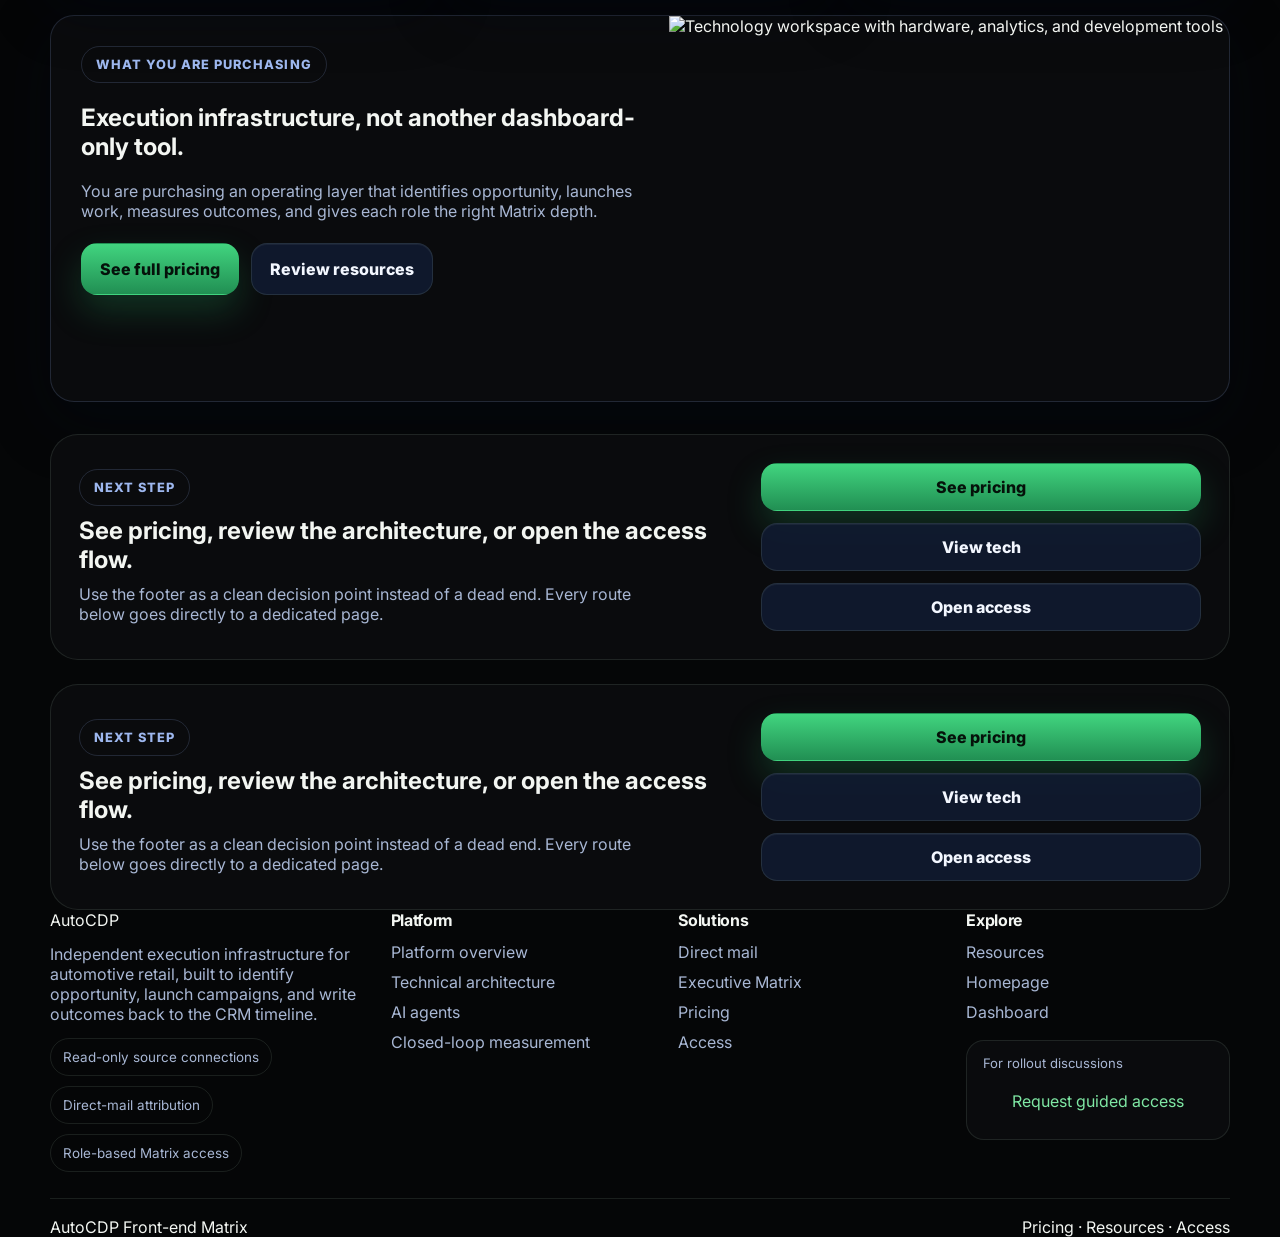
==== commit 38176858: "access: fix imagery to tech visuals, enforce near-black theme, and run bug cleanup" ====
--- a/access.html
+++ b/access.html
@@ -19,7 +19,7 @@
 .btn{min-height:52px;border-radius:16px;display:inline-flex;align-items:center;justify-content:center;padding:0 18px;font-weight:800;border:1px solid var(--line);background:rgba(255,255,255,.03);color:var(--text)}.btn:hover{transform:translateY(-1px)}.btn-primary{background:linear-gradient(180deg,#3fd07c,#229a58);color:#04110a;border-color:transparent;box-shadow:0 16px 34px rgba(36,154,88,.30)}.btn-ghost{background:rgba(255,255,255,.025)}
 @media (min-width:900px){.hero-shell{grid-template-columns:1.05fr .95fr;align-items:stretch}.price-grid{grid-template-columns:repeat(3,1fr)}.price-card.featured{transform:translateY(-6px)}.info-grid,.matrix-grid{grid-template-columns:1fr 1fr}.hero-actions,.card-actions,.matrix-actions,.mini-links{grid-template-columns:repeat(2,minmax(0,1fr))}}
 @media (max-width:760px){.wrap{width:min(var(--page-max),calc(100% - 22px))}.nav-links{display:none}.nav-actions .btn{display:none}.navbar{min-height:72px}.glass-hero,.glass-panel,.price-card,.matrix-card{border-radius:24px}.hero-title{max-width:11ch}.hero-media{display:none}.section{padding:12px 0}.price-card.featured{order:-1}} .mobile-drawer{position:absolute;left:0;right:0;top:78px;padding:12px 16px;background:rgba(8,13,24,.98);border-bottom:1px solid var(--line);display:none}.mobile-drawer.show{display:block}.mobile-nav{display:grid;gap:8px}.mobile-nav a{padding:14px 16px;border-radius:14px;border:1px solid var(--line);background:rgba(255,255,255,.03);color:var(--text);font-weight:700}
-.footer-grid{display:grid;grid-template-columns:1.2fr 1fr 1fr 1fr;gap:24px;align-items:start}.footer h3{margin:0 0 12px;font-size:1rem;letter-spacing:-.02em}.footer-links{display:grid;gap:10px}.footer-links a{color:var(--muted)}.footer-links a:hover{color:var(--text)}.footer-bottom{display:flex;justify-content:space-between;gap:16px;flex-wrap:wrap;border-top:1px solid var(--line);margin-top:26px;padding-top:18px}@media(max-width:900px){}@media(max-width:640px){.footer-bottom{flex-direction:column}}.utility-bar{border-bottom:1px solid var(--line);background:color-mix(in srgb,var(--bg) 92%,transparent)}.utility-inner{min-height:40px;display:flex;justify-content:space-between;align-items:center;gap:14px;flex-wrap:wrap}.utility-copy{font-size:.82rem;color:var(--muted);font-weight:600}.utility-links{display:flex;align-items:center;gap:14px;flex-wrap:wrap}.utility-links a{font-size:.82rem;color:var(--muted)}.utility-links a:hover{color:var(--text)}.btn-soft{background:color-mix(in srgb,var(--surface) 88%,transparent)}.mobile-drawer-head{display:flex;justify-content:space-between;align-items:flex-start;gap:14px;margin-bottom:14px}.drawer-title{font-weight:800}.drawer-copy{color:var(--muted);font-size:.9rem}.prefooter{padding:24px 0 0}.prefooter-shell{display:grid;grid-template-columns:1.2fr .8fr;gap:22px;align-items:center;border:1px solid var(--line);border-radius:28px;padding:28px;background:color-mix(in srgb,var(--surface) 94%,transparent);box-shadow:var(--shadow)}.prefooter-shell h2{margin:10px 0 10px}.prefooter-shell p{margin:0;max-width:60ch}.prefooter-actions{display:grid;grid-template-columns:1fr;gap:12px}.footer-brand p{margin:14px 0}.trust-row{display:flex;flex-wrap:wrap;gap:10px}.trust-row span{padding:10px 12px;border:1px solid var(--line);border-radius:999px;color:var(--muted);font-size:.84rem}.footer h3{margin:0 0 12px;font-size:1rem;letter-spacing:-.02em}.footer-links{display:grid;gap:10px}.footer-links a{color:var(--muted)}.footer-links a:hover{color:var(--text)}.footer-contact{margin-top:18px;padding:14px 16px;border:1px solid var(--line);border-radius:18px;background:color-mix(in srgb,var(--surface) 95%,transparent);display:grid;gap:6px}.footer-contact span{font-size:.82rem;color:var(--muted)}.footer-bottom{display:flex;justify-content:space-between;gap:16px;flex-wrap:wrap;border-top:1px solid var(--line);margin-top:26px;padding-top:18px}@media(max-width:900px){.prefooter-shell,.footer-brand{grid-column:1/-1}}@media(max-width:640px){.utility-inner,.mobile-drawer-head,.prefooter-shell,.footer-grid,.footer-bottom{grid-template-columns:1fr;display:grid}.utility-links{gap:10px}.prefooter-actions{grid-template-columns:1fr}.footer-brand{grid-column:auto}}.site-header,.site{transition:background .22s ease,border-color .22s ease,box-shadow .22s ease,transform .22s ease}.site-header.is-compact,.site.is-compact{box-shadow:0 14px 34px rgba(0,0,0,.18)}.links a,.nav-links a{position:relative}.links a.is-active,.nav-links a.is-active{color:var(--text);font-weight:800}.links a.is-active::after,.nav-links a.is-active::after{content:"";position:absolute;left:0;right:0;bottom:-10px;height:2px;border-radius:999px;background:currentColor;opacity:.95}.mobile-drawer.show{opacity:1;transform:translateY(0)}@media (prefers-reduced-motion: reduce){.site-header,.site,}body{overflow-x:hidden}.actions .btn,.nav-actions .btn,.menu-toggle,.mobile-nav a,.prefooter-actions .btn,.footer-contact a{min-height:48px;display:inline-flex;align-items:center;justify-content:center}.mobile-nav a{justify-content:flex-start;padding:14px 16px;line-height:1.25;word-break:break-word}.utility-links a,.footer-links a,.footer-contact a{overflow-wrap:anywhere}.prefooter-actions .btn{width:100%}@media (max-width:760px){.utility-bar{display:none}.site-header,.site{position:sticky;top:0;z-index:80;backdrop-filter:blur(14px)}.nav,.navbar{grid-template-columns:auto 1fr auto;gap:12px;align-items:center}.actions.nav-actions,.nav-actions{display:flex;align-items:center;gap:8px}.actions.nav-actions .btn-soft,.nav-actions .btn-soft{display:none}.actions.nav-actions .btn-primary,.nav-actions .btn-primary{display:none}.menu-toggle{display:inline-flex;width:auto;padding:12px 14px}.mobile-drawer{position:absolute;left:0;right:0;top:100%;padding:14px 16px 18px;border-bottom:1px solid var(--line);background:color-mix(in srgb,var(--bg) 97%,transparent);box-shadow:0 20px 40px rgba(0,0,0,.16)}.mobile-drawer-head{grid-template-columns:1fr;display:grid;gap:12px}.mobile-drawer-head .btn{width:100%}.mobile-nav{gap:10px}.hero,.hero-grid,.grid-2,.grid-3,.feature-grid,.cards,.footer-grid,.prefooter-shell{grid-template-columns:1fr !important}.hero-copy,.hero-panel,.hero-card,.glass-hero,.glass-panel,.price-card,.matrix-card,.feature-card,.card{min-width:0}.wrap,.container{width:min(100% - 20px,var(--page-max,1200px))}.prefooter{padding-top:18px}.prefooter-shell{padding:20px;border-radius:22px}.footer{padding-bottom:32px}.footer-grid{display:grid;grid-template-columns:1fr !important;gap:18px}.footer-bottom{display:grid;grid-template-columns:1fr;gap:10px}.trust-row{gap:8px}.trust-row span{font-size:.8rem;padding:9px 11px}.utility-inner,.prefooter-actions{display:grid;grid-template-columns:1fr}.links a.is-active::after,.nav-links a.is-active::after{bottom:-6px}}@media (max-width:640px){html{font-size:16px}.brand span:last-child{font-size:1rem}.hero-title,h1{word-break:break-word}.eyebrow,.utility-copy,.utility-links a,.footer-contact span{font-size:.8rem}.btn,.mobile-nav a{font-size:.95rem}.footer-links a,.utility-links a,.mobile-nav a{min-height:48px}.prefooter-shell h2{font-size:clamp(1.4rem,5vw,1.8rem)}.drawer-title{font-size:1rem}.drawer-copy{font-size:.88rem}}.access-hero{padding:52px 0 24px}.access-grid{display:grid;grid-template-columns:1.05fr .95fr;gap:24px;align-items:stretch}.access-copy,.access-visual{min-width:0}.hero-actions{display:flex;gap:12px;flex-wrap:wrap;margin:22px 0 18px}.mini-trust{display:flex;flex-wrap:wrap;gap:10px}.mini-trust span,.tier-badge{padding:10px 12px;border:1px solid var(--line);border-radius:999px;color:var(--muted);font-size:.84rem;background:color-mix(in srgb,var(--surface) 92%,transparent)}.access-visual{overflow:hidden}.access-visual img,.access-summary-media img{width:100%;height:100%;object-fit:cover;aspect-ratio:16/11}.access-visual-body{display:grid;grid-template-columns:1fr 1fr;gap:12px}.visual-stat{padding:14px 16px;border:1px solid var(--line);border-radius:18px;background:color-mix(in srgb,var(--surface) 96%,transparent)}.visual-stat strong{display:block;font:800 1.3rem/1.1 Manrope,Inter,sans-serif}.visual-stat span{color:var(--muted);font-size:.92rem}.access-section{padding:18px 0 8px}.compact-head{max-width:760px;margin-bottom:18px}.access-pricing-grid,.tier-grid{display:grid;grid-template-columns:repeat(3,1fr);gap:18px}.tier-card{padding:22px;border-radius:22px}.tier-top{display:flex;justify-content:space-between;gap:12px;align-items:flex-start;margin-bottom:8px}.access-summary{display:grid;grid-template-columns:1.05fr .95fr;gap:0;overflow:hidden}.access-summary-copy{padding:30px}.access-summary-media{min-height:100%}@media(max-width:960px){.access-grid,.access-summary,.access-pricing-grid,.tier-grid{grid-template-columns:1fr}}@media(max-width:640px){.hero-actions{display:grid;grid-template-columns:1fr}.mini-trust{display:grid;grid-template-columns:1fr}.access-visual-body{grid-template-columns:1fr}.access-summary-copy{padding:22px}}.utility-links a[href="access.html"],.footer-contact a[href="access.html"],.actions a[href="access.html"]{color:var(--primary-2)}.actions a[href="access.html"].btn-soft,.hero-actions a[href="pricing.html"].btn-primary,.hero-actions a[href="pricing.html"].btn,.prefooter-actions a[href="access.html"].btn-primary{background:linear-gradient(180deg,#3fd07c,#229a58);color:#04110a;border-color:transparent;box-shadow:0 16px 34px rgba(36,154,88,.26)}</style>
+.footer-grid{display:grid;grid-template-columns:1.2fr 1fr 1fr 1fr;gap:24px;align-items:start}.footer h3{margin:0 0 12px;font-size:1rem;letter-spacing:-.02em}.footer-links{display:grid;gap:10px}.footer-links a{color:var(--muted)}.footer-links a:hover{color:var(--text)}.footer-bottom{display:flex;justify-content:space-between;gap:16px;flex-wrap:wrap;border-top:1px solid var(--line);margin-top:26px;padding-top:18px}@media(max-width:900px){}@media(max-width:640px){.footer-bottom{flex-direction:column}}.utility-bar{border-bottom:1px solid var(--line);background:color-mix(in srgb,var(--bg) 92%,transparent)}.utility-inner{min-height:40px;display:flex;justify-content:space-between;align-items:center;gap:14px;flex-wrap:wrap}.utility-copy{font-size:.82rem;color:var(--muted);font-weight:600}.utility-links{display:flex;align-items:center;gap:14px;flex-wrap:wrap}.utility-links a{font-size:.82rem;color:var(--muted)}.utility-links a:hover{color:var(--text)}.btn-soft{background:color-mix(in srgb,var(--surface) 88%,transparent)}.mobile-drawer-head{display:flex;justify-content:space-between;align-items:flex-start;gap:14px;margin-bottom:14px}.drawer-title{font-weight:800}.drawer-copy{color:var(--muted);font-size:.9rem}.prefooter{padding:24px 0 0}.prefooter-shell{display:grid;grid-template-columns:1.2fr .8fr;gap:22px;align-items:center;border:1px solid var(--line);border-radius:28px;padding:28px;background:color-mix(in srgb,var(--surface) 94%,transparent);box-shadow:var(--shadow)}.prefooter-shell h2{margin:10px 0 10px}.prefooter-shell p{margin:0;max-width:60ch}.prefooter-actions{display:grid;grid-template-columns:1fr;gap:12px}.footer-brand p{margin:14px 0}.trust-row{display:flex;flex-wrap:wrap;gap:10px}.trust-row span{padding:10px 12px;border:1px solid var(--line);border-radius:999px;color:var(--muted);font-size:.84rem}.footer h3{margin:0 0 12px;font-size:1rem;letter-spacing:-.02em}.footer-links{display:grid;gap:10px}.footer-links a{color:var(--muted)}.footer-links a:hover{color:var(--text)}.footer-contact{margin-top:18px;padding:14px 16px;border:1px solid var(--line);border-radius:18px;background:color-mix(in srgb,var(--surface) 95%,transparent);display:grid;gap:6px}.footer-contact span{font-size:.82rem;color:var(--muted)}.footer-bottom{display:flex;justify-content:space-between;gap:16px;flex-wrap:wrap;border-top:1px solid var(--line);margin-top:26px;padding-top:18px}@media(max-width:900px){.prefooter-shell,.footer-brand{grid-column:1/-1}}@media(max-width:640px){.utility-inner,.mobile-drawer-head,.prefooter-shell,.footer-grid,.footer-bottom{grid-template-columns:1fr;display:grid}.utility-links{gap:10px}.prefooter-actions{grid-template-columns:1fr}.footer-brand{grid-column:auto}}.site-header,.site{transition:background .22s ease,border-color .22s ease,box-shadow .22s ease,transform .22s ease}.site-header.is-compact,.site.is-compact{box-shadow:0 14px 34px rgba(0,0,0,.18)}.links a,.nav-links a{position:relative}.links a.is-active,.nav-links a.is-active{color:var(--text);font-weight:800}.links a.is-active::after,.nav-links a.is-active::after{content:"";position:absolute;left:0;right:0;bottom:-10px;height:2px;border-radius:999px;background:currentColor;opacity:.95}.mobile-drawer.show{opacity:1;transform:translateY(0)}@media (prefers-reduced-motion: reduce){.site-header,.site,}body{overflow-x:hidden}.actions .btn,.nav-actions .btn,.menu-toggle,.mobile-nav a,.prefooter-actions .btn,.footer-contact a{min-height:48px;display:inline-flex;align-items:center;justify-content:center}.mobile-nav a{justify-content:flex-start;padding:14px 16px;line-height:1.25;word-break:break-word}.utility-links a,.footer-links a,.footer-contact a{overflow-wrap:anywhere}.prefooter-actions .btn{width:100%}@media (max-width:760px){.utility-bar{display:none}.site-header,.site{position:sticky;top:0;z-index:80;backdrop-filter:blur(14px)}.nav,.navbar{grid-template-columns:auto 1fr auto;gap:12px;align-items:center}.actions.nav-actions,.nav-actions{display:flex;align-items:center;gap:8px}.actions.nav-actions .btn-soft,.nav-actions .btn-soft{display:none}.actions.nav-actions .btn-primary,.nav-actions .btn-primary{display:none}.menu-toggle{display:inline-flex;width:auto;padding:12px 14px}.mobile-drawer{position:absolute;left:0;right:0;top:100%;padding:14px 16px 18px;border-bottom:1px solid var(--line);background:color-mix(in srgb,var(--bg) 97%,transparent);box-shadow:0 20px 40px rgba(0,0,0,.16)}.mobile-drawer-head{grid-template-columns:1fr;display:grid;gap:12px}.mobile-drawer-head .btn{width:100%}.mobile-nav{gap:10px}.hero,.hero-grid,.grid-2,.grid-3,.feature-grid,.cards,.footer-grid,.prefooter-shell{grid-template-columns:1fr !important}.hero-copy,.hero-panel,.hero-card,.glass-hero,.glass-panel,.price-card,.matrix-card,.feature-card,.card{min-width:0}.wrap,.container{width:min(100% - 20px,var(--page-max,1200px))}.prefooter{padding-top:18px}.prefooter-shell{padding:20px;border-radius:22px}.footer{padding-bottom:32px}.footer-grid{display:grid;grid-template-columns:1fr !important;gap:18px}.footer-bottom{display:grid;grid-template-columns:1fr;gap:10px}.trust-row{gap:8px}.trust-row span{font-size:.8rem;padding:9px 11px}.utility-inner,.prefooter-actions{display:grid;grid-template-columns:1fr}.links a.is-active::after,.nav-links a.is-active::after{bottom:-6px}}@media (max-width:640px){html{font-size:16px}.brand span:last-child{font-size:1rem}.hero-title,h1{word-break:break-word}.eyebrow,.utility-copy,.utility-links a,.footer-contact span{font-size:.8rem}.btn,.mobile-nav a{font-size:.95rem}.footer-links a,.utility-links a,.mobile-nav a{min-height:48px}.prefooter-shell h2{font-size:clamp(1.4rem,5vw,1.8rem)}.drawer-title{font-size:1rem}.drawer-copy{font-size:.88rem}}.access-hero{padding:52px 0 24px}.access-grid{display:grid;grid-template-columns:1.05fr .95fr;gap:24px;align-items:stretch}.access-copy,.access-visual{min-width:0}.hero-actions{display:flex;gap:12px;flex-wrap:wrap;margin:22px 0 18px}.mini-trust{display:flex;flex-wrap:wrap;gap:10px}.mini-trust span,.tier-badge{padding:10px 12px;border:1px solid var(--line);border-radius:999px;color:var(--muted);font-size:.84rem;background:color-mix(in srgb,var(--surface) 92%,transparent)}.access-visual{overflow:hidden}.access-visual img,.access-summary-media img{width:100%;height:100%;object-fit:cover;aspect-ratio:16/11}.access-visual-body{display:grid;grid-template-columns:1fr 1fr;gap:12px}.visual-stat{padding:14px 16px;border:1px solid var(--line);border-radius:18px;background:color-mix(in srgb,var(--surface) 96%,transparent)}.visual-stat strong{display:block;font:800 1.3rem/1.1 Manrope,Inter,sans-serif}.visual-stat span{color:var(--muted);font-size:.92rem}.access-section{padding:18px 0 8px}.compact-head{max-width:760px;margin-bottom:18px}.access-pricing-grid,.tier-grid{display:grid;grid-template-columns:repeat(3,1fr);gap:18px}.tier-card{padding:22px;border-radius:22px}.tier-top{display:flex;justify-content:space-between;gap:12px;align-items:flex-start;margin-bottom:8px}.access-summary{display:grid;grid-template-columns:1.05fr .95fr;gap:0;overflow:hidden}.access-summary-copy{padding:30px}.access-summary-media{min-height:100%}@media(max-width:960px){.access-grid,.access-summary,.access-pricing-grid,.tier-grid{grid-template-columns:1fr}}@media(max-width:640px){.hero-actions{display:grid;grid-template-columns:1fr}.mini-trust{display:grid;grid-template-columns:1fr}.access-visual-body{grid-template-columns:1fr}.access-summary-copy{padding:22px}}.utility-links a[href="access.html"],.footer-contact a[href="access.html"],.actions a[href="access.html"]{color:var(--primary-2)}.actions a[href="access.html"].btn-soft,.hero-actions a[href="pricing.html"].btn-primary,.hero-actions a[href="pricing.html"].btn,.prefooter-actions a[href="access.html"].btn-primary{background:linear-gradient(180deg,#3fd07c,#229a58);color:#04110a;border-color:transparent;box-shadow:0 16px 34px rgba(36,154,88,.26)}[data-theme="dark"] body,body{background:#050607 !important;color:#f3f6f2}.site-header,.panel,.card,.price-card,.access-summary,.mobile-drawer,.prefooter-shell,.footer-contact{background:color-mix(in srgb,#0b0d0f 92%,transparent) !important}.btn-primary,.actions a[href="access.html"].btn-soft,.hero-actions a[href="pricing.html"].btn-primary,.prefooter-actions a[href="access.html"].btn-primary{background:linear-gradient(180deg,#41d47f,#218f53) !important;color:#05110a !important;border-color:transparent !important;box-shadow:0 16px 34px rgba(33,143,83,.30) !important}.mark{background:conic-gradient(from 220deg,#41d47f,#8ae7aa,#218f53,#41d47f) !important}.utility-links a[href="access.html"],.footer-contact a[href="access.html"],.actions a[href="access.html"]{color:#7fe8a4 !important}</style>
 </head>
 <body>
 <header class="site-header"><div class="utility-bar"><div class="container utility-inner"><div class="utility-copy">Autonomous customer execution for automotive retail</div><div class="utility-links"><a href="tech.html">Technical architecture</a><a href="resources.html">Resources</a><a href="access.html">Request access</a></div></div></div><div class="container nav"><a class="brand" href="index.html"><span class="mark"></span><span>AutoCDP</span></a><nav class="links" aria-label="Primary navigation"><a href="platform.html">Platform</a><a href="tech.html">Tech</a><a href="ai-agents.html">AI agents</a><a href="closed-loop.html">Closed loop</a><a href="direct-mail.html">Direct mail</a><a href="executive-matrix.html">Matrix</a><a href="resources.html">Resources</a><a href="pricing.html">Pricing</a></nav><div class="actions nav-actions"><a class="btn btn-soft" href="access.html">Access</a><a class="btn btn-primary" href="pricing.html">See pricing</a><button class="btn menu-toggle" type="button" data-menu-toggle aria-label="Open menu" aria-expanded="false" aria-controls="mobile-nav-drawer">Menu</button></div></div><div id="mobile-nav-drawer" class="mobile-drawer" data-mobile-drawer hidden><div class="mobile-drawer-head"><div><div class="drawer-title">Explore AutoCDP</div><div class="drawer-copy">Direct page links across the site.</div></div><a class="btn btn-soft" href="pricing.html">Pricing</a></div><nav class="mobile-nav" aria-label="Mobile navigation"><a href="index.html">Home</a><a href="platform.html">Platform</a><a href="tech.html">Tech</a><a href="ai-agents.html">AI agents</a><a href="closed-loop.html">Closed loop</a><a href="direct-mail.html">Direct mail</a><a href="executive-matrix.html">Matrix</a><a href="resources.html">Resources</a><a href="pricing.html">Pricing</a><a href="access.html">Access</a></nav></div></header>
@@ -41,7 +41,7 @@
         </div>
       </div>
       <div class="panel access-visual">
-        <img src="https://images.unsplash.com/photo-1556740749-887f6717d7e4?auto=format&fit=crop&w=1200&q=80" alt="Executive team reviewing performance dashboards" width="1200" height="800" loading="lazy">
+        <img src="https://images.unsplash.com/photo-1498050108023-c5249f4df085?auto=format&fit=crop&w=1200&q=80" alt="Software team reviewing product dashboards and engineering systems" width="1200" height="800" loading="lazy">
         <div class="body access-visual-body">
           <div class="visual-stat"><strong>3 layers</strong><span>Platform, execution, matrix access</span></div>
           <div class="visual-stat"><strong>1 model</strong><span>Fixed software plus variable media</span></div>
@@ -130,7 +130,7 @@
         </div>
       </div>
       <div class="access-summary-media">
-        <img src="https://images.unsplash.com/photo-1516321318423-f06f85e504b3?auto=format&fit=crop&w=1200&q=80" alt="Team collaborating over campaign planning and analytics" width="1200" height="800" loading="lazy">
+        <img src="https://images.unsplash.com/photo-1518770660439-4636190af475?auto=format&fit=crop&w=1200&q=80" alt="Technology workspace with hardware, analytics, and development tools" width="1200" height="800" loading="lazy">
       </div>
     </div>
   </section>
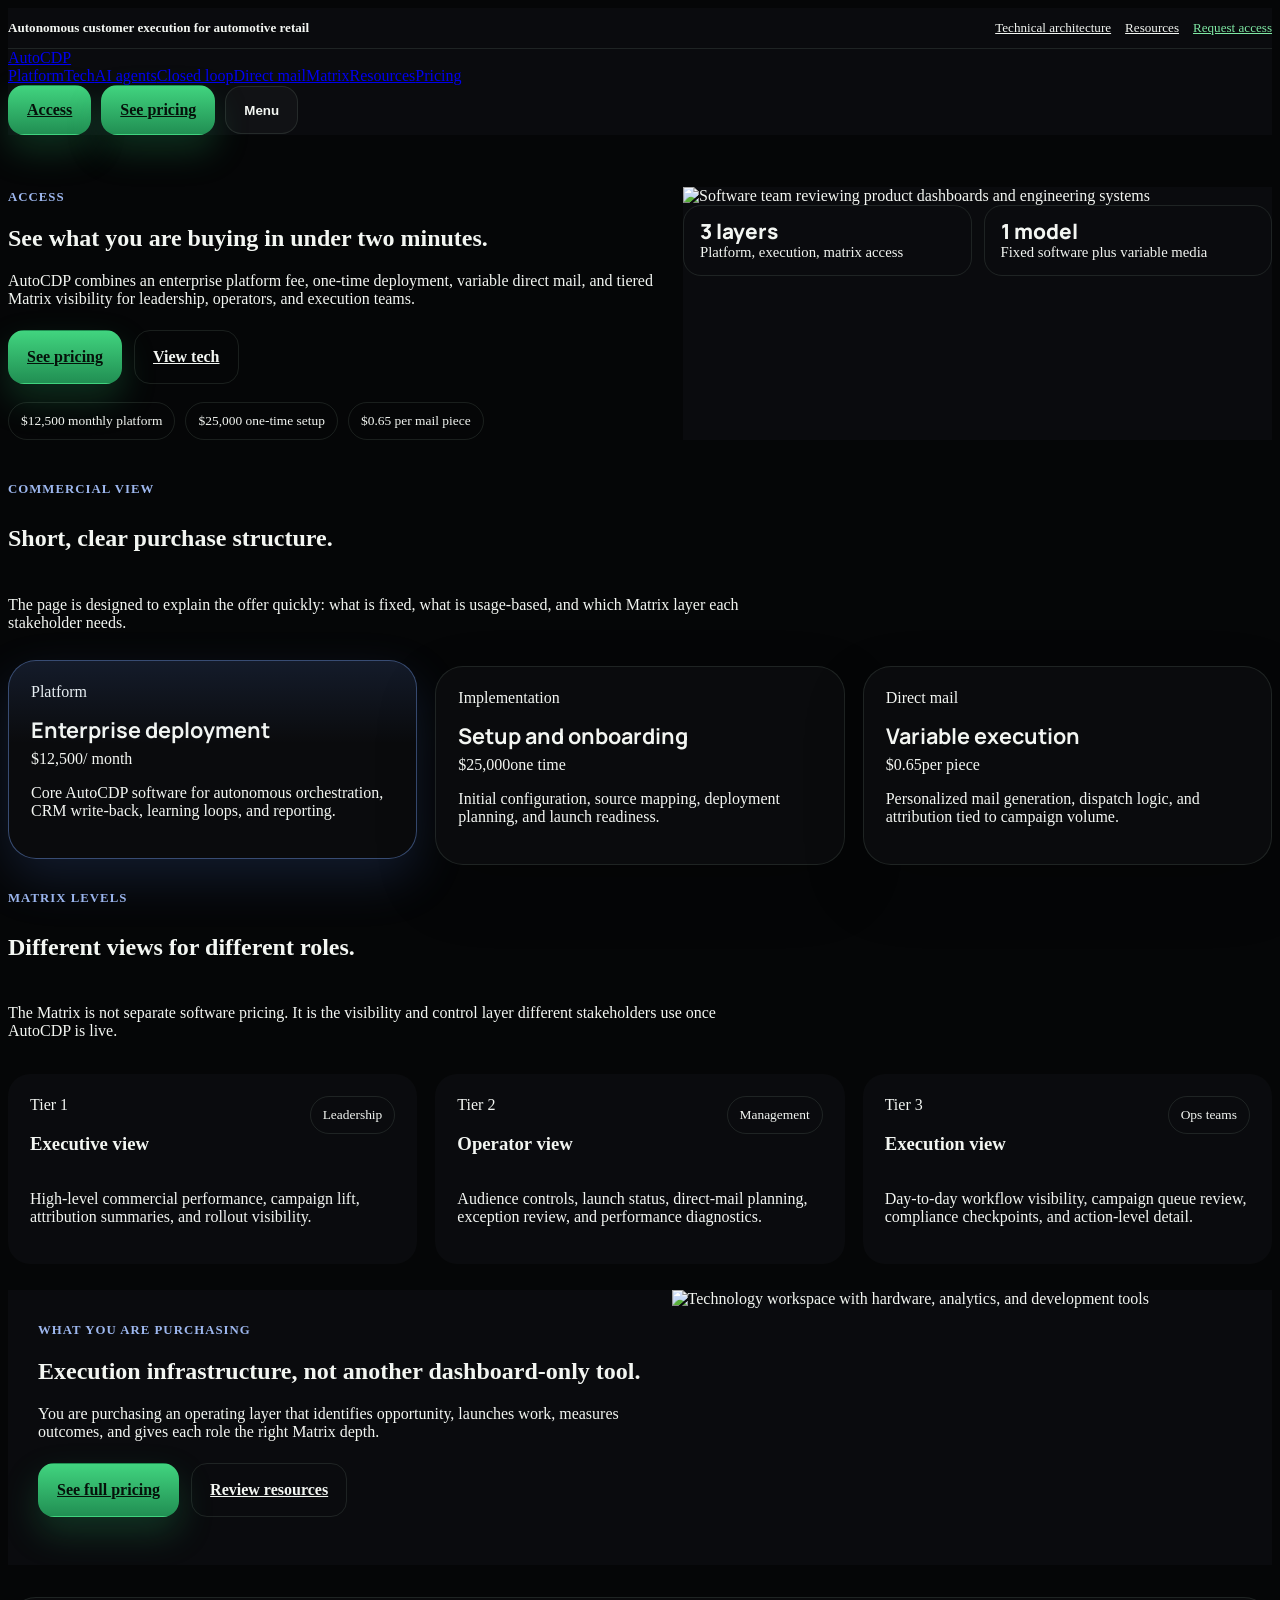
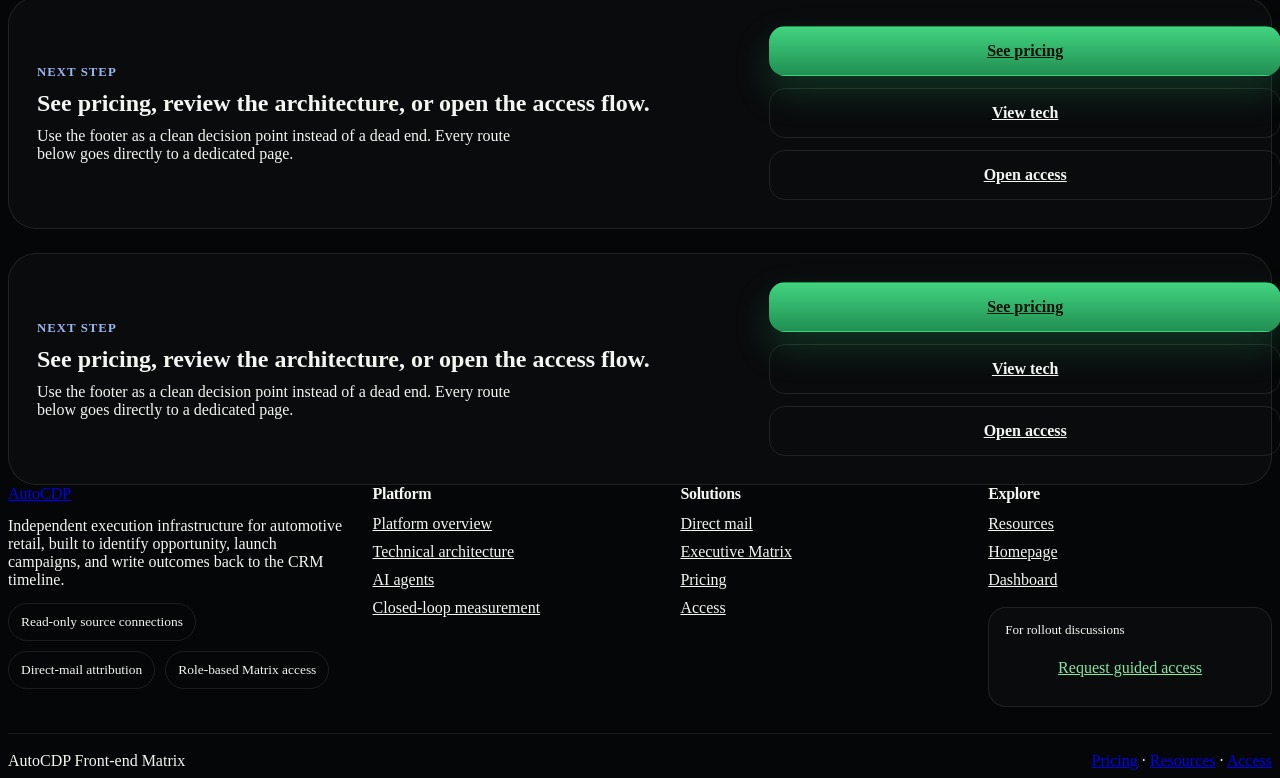
==== commit 013f259b: "qa: remove stray shared.css reference and complete zero-issue site sweep" ====
--- a/access.html
+++ b/access.html
@@ -7,7 +7,6 @@
 <meta name="description" content="Review pricing, understand tiers, and enter the AutoCDP Matrix from a page that matches the main site."/>
 <link rel="preconnect" href="https://fonts.googleapis.com"><link rel="preconnect" href="https://fonts.gstatic.com" crossorigin>
 <link href="https://fonts.googleapis.com/css2?family=Inter:wght@400;500;600;700;800&family=Manrope:wght@600;700;800&display=swap" rel="stylesheet">
-<link rel="stylesheet" href="shared.css">
 <style>
 :root{--page-max:1180px;--surface-strong:#0f1728;--surface-soft:#121c31;--surface-elev:#16233d;--line:rgba(214,255,225,.10);--line-strong:rgba(159,180,216,.24);--text-soft:#aebbd3;--blue-glow:rgba(86,149,255,.22)}
 body{background:radial-gradient(circle at top left, rgba(69,118,214,.16), transparent 34%),linear-gradient(180deg,#0a1120 0%,#0c1425 46%,#0b1322 100%)}
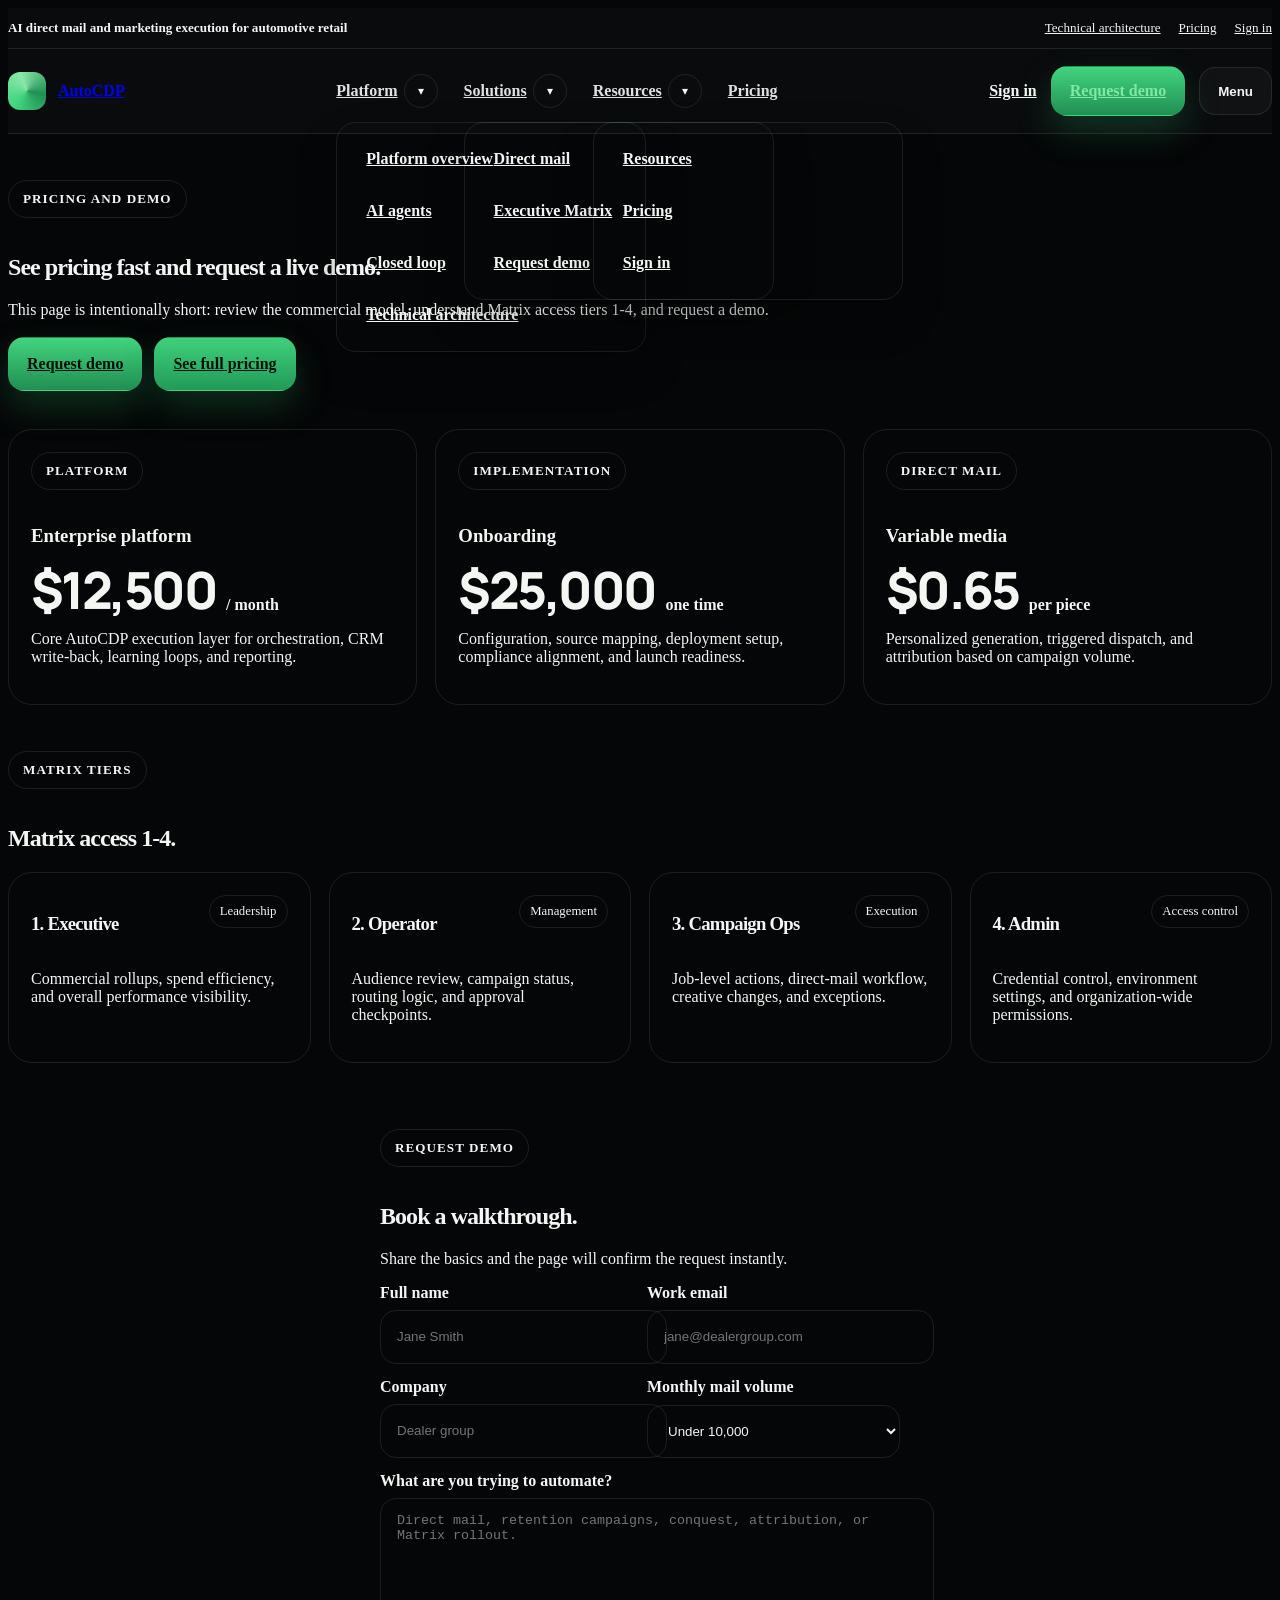
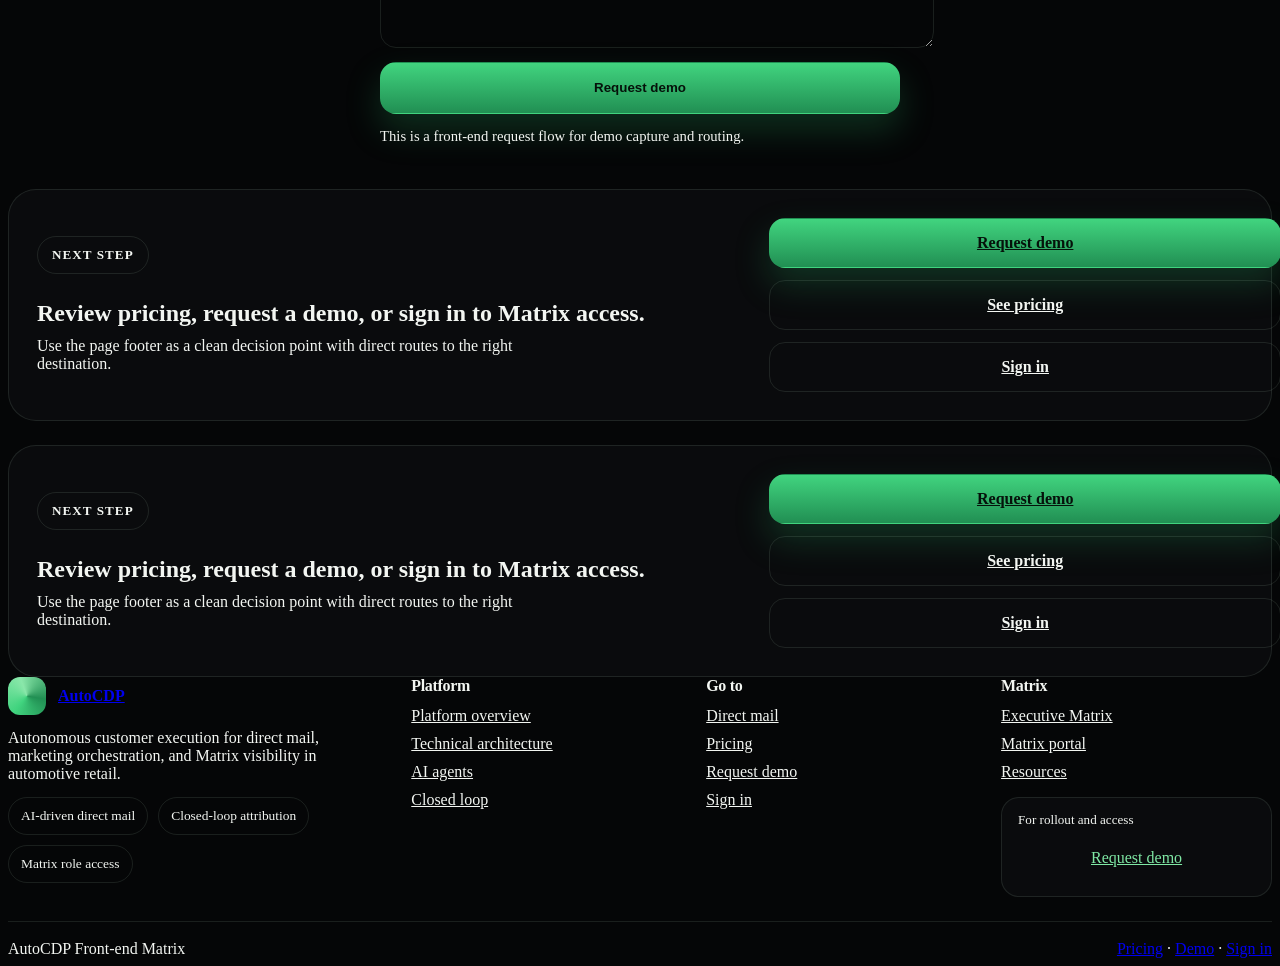
==== commit 59adee97: "nav: rebuild desktop navigation, add sign-in flow, and redo access page for pricing/demo" ====
--- a/access.html
+++ b/access.html
@@ -18,170 +18,10 @@
 .btn{min-height:52px;border-radius:16px;display:inline-flex;align-items:center;justify-content:center;padding:0 18px;font-weight:800;border:1px solid var(--line);background:rgba(255,255,255,.03);color:var(--text)}.btn:hover{transform:translateY(-1px)}.btn-primary{background:linear-gradient(180deg,#3fd07c,#229a58);color:#04110a;border-color:transparent;box-shadow:0 16px 34px rgba(36,154,88,.30)}.btn-ghost{background:rgba(255,255,255,.025)}
 @media (min-width:900px){.hero-shell{grid-template-columns:1.05fr .95fr;align-items:stretch}.price-grid{grid-template-columns:repeat(3,1fr)}.price-card.featured{transform:translateY(-6px)}.info-grid,.matrix-grid{grid-template-columns:1fr 1fr}.hero-actions,.card-actions,.matrix-actions,.mini-links{grid-template-columns:repeat(2,minmax(0,1fr))}}
 @media (max-width:760px){.wrap{width:min(var(--page-max),calc(100% - 22px))}.nav-links{display:none}.nav-actions .btn{display:none}.navbar{min-height:72px}.glass-hero,.glass-panel,.price-card,.matrix-card{border-radius:24px}.hero-title{max-width:11ch}.hero-media{display:none}.section{padding:12px 0}.price-card.featured{order:-1}} .mobile-drawer{position:absolute;left:0;right:0;top:78px;padding:12px 16px;background:rgba(8,13,24,.98);border-bottom:1px solid var(--line);display:none}.mobile-drawer.show{display:block}.mobile-nav{display:grid;gap:8px}.mobile-nav a{padding:14px 16px;border-radius:14px;border:1px solid var(--line);background:rgba(255,255,255,.03);color:var(--text);font-weight:700}
-.footer-grid{display:grid;grid-template-columns:1.2fr 1fr 1fr 1fr;gap:24px;align-items:start}.footer h3{margin:0 0 12px;font-size:1rem;letter-spacing:-.02em}.footer-links{display:grid;gap:10px}.footer-links a{color:var(--muted)}.footer-links a:hover{color:var(--text)}.footer-bottom{display:flex;justify-content:space-between;gap:16px;flex-wrap:wrap;border-top:1px solid var(--line);margin-top:26px;padding-top:18px}@media(max-width:900px){}@media(max-width:640px){.footer-bottom{flex-direction:column}}.utility-bar{border-bottom:1px solid var(--line);background:color-mix(in srgb,var(--bg) 92%,transparent)}.utility-inner{min-height:40px;display:flex;justify-content:space-between;align-items:center;gap:14px;flex-wrap:wrap}.utility-copy{font-size:.82rem;color:var(--muted);font-weight:600}.utility-links{display:flex;align-items:center;gap:14px;flex-wrap:wrap}.utility-links a{font-size:.82rem;color:var(--muted)}.utility-links a:hover{color:var(--text)}.btn-soft{background:color-mix(in srgb,var(--surface) 88%,transparent)}.mobile-drawer-head{display:flex;justify-content:space-between;align-items:flex-start;gap:14px;margin-bottom:14px}.drawer-title{font-weight:800}.drawer-copy{color:var(--muted);font-size:.9rem}.prefooter{padding:24px 0 0}.prefooter-shell{display:grid;grid-template-columns:1.2fr .8fr;gap:22px;align-items:center;border:1px solid var(--line);border-radius:28px;padding:28px;background:color-mix(in srgb,var(--surface) 94%,transparent);box-shadow:var(--shadow)}.prefooter-shell h2{margin:10px 0 10px}.prefooter-shell p{margin:0;max-width:60ch}.prefooter-actions{display:grid;grid-template-columns:1fr;gap:12px}.footer-brand p{margin:14px 0}.trust-row{display:flex;flex-wrap:wrap;gap:10px}.trust-row span{padding:10px 12px;border:1px solid var(--line);border-radius:999px;color:var(--muted);font-size:.84rem}.footer h3{margin:0 0 12px;font-size:1rem;letter-spacing:-.02em}.footer-links{display:grid;gap:10px}.footer-links a{color:var(--muted)}.footer-links a:hover{color:var(--text)}.footer-contact{margin-top:18px;padding:14px 16px;border:1px solid var(--line);border-radius:18px;background:color-mix(in srgb,var(--surface) 95%,transparent);display:grid;gap:6px}.footer-contact span{font-size:.82rem;color:var(--muted)}.footer-bottom{display:flex;justify-content:space-between;gap:16px;flex-wrap:wrap;border-top:1px solid var(--line);margin-top:26px;padding-top:18px}@media(max-width:900px){.prefooter-shell,.footer-brand{grid-column:1/-1}}@media(max-width:640px){.utility-inner,.mobile-drawer-head,.prefooter-shell,.footer-grid,.footer-bottom{grid-template-columns:1fr;display:grid}.utility-links{gap:10px}.prefooter-actions{grid-template-columns:1fr}.footer-brand{grid-column:auto}}.site-header,.site{transition:background .22s ease,border-color .22s ease,box-shadow .22s ease,transform .22s ease}.site-header.is-compact,.site.is-compact{box-shadow:0 14px 34px rgba(0,0,0,.18)}.links a,.nav-links a{position:relative}.links a.is-active,.nav-links a.is-active{color:var(--text);font-weight:800}.links a.is-active::after,.nav-links a.is-active::after{content:"";position:absolute;left:0;right:0;bottom:-10px;height:2px;border-radius:999px;background:currentColor;opacity:.95}.mobile-drawer.show{opacity:1;transform:translateY(0)}@media (prefers-reduced-motion: reduce){.site-header,.site,}body{overflow-x:hidden}.actions .btn,.nav-actions .btn,.menu-toggle,.mobile-nav a,.prefooter-actions .btn,.footer-contact a{min-height:48px;display:inline-flex;align-items:center;justify-content:center}.mobile-nav a{justify-content:flex-start;padding:14px 16px;line-height:1.25;word-break:break-word}.utility-links a,.footer-links a,.footer-contact a{overflow-wrap:anywhere}.prefooter-actions .btn{width:100%}@media (max-width:760px){.utility-bar{display:none}.site-header,.site{position:sticky;top:0;z-index:80;backdrop-filter:blur(14px)}.nav,.navbar{grid-template-columns:auto 1fr auto;gap:12px;align-items:center}.actions.nav-actions,.nav-actions{display:flex;align-items:center;gap:8px}.actions.nav-actions .btn-soft,.nav-actions .btn-soft{display:none}.actions.nav-actions .btn-primary,.nav-actions .btn-primary{display:none}.menu-toggle{display:inline-flex;width:auto;padding:12px 14px}.mobile-drawer{position:absolute;left:0;right:0;top:100%;padding:14px 16px 18px;border-bottom:1px solid var(--line);background:color-mix(in srgb,var(--bg) 97%,transparent);box-shadow:0 20px 40px rgba(0,0,0,.16)}.mobile-drawer-head{grid-template-columns:1fr;display:grid;gap:12px}.mobile-drawer-head .btn{width:100%}.mobile-nav{gap:10px}.hero,.hero-grid,.grid-2,.grid-3,.feature-grid,.cards,.footer-grid,.prefooter-shell{grid-template-columns:1fr !important}.hero-copy,.hero-panel,.hero-card,.glass-hero,.glass-panel,.price-card,.matrix-card,.feature-card,.card{min-width:0}.wrap,.container{width:min(100% - 20px,var(--page-max,1200px))}.prefooter{padding-top:18px}.prefooter-shell{padding:20px;border-radius:22px}.footer{padding-bottom:32px}.footer-grid{display:grid;grid-template-columns:1fr !important;gap:18px}.footer-bottom{display:grid;grid-template-columns:1fr;gap:10px}.trust-row{gap:8px}.trust-row span{font-size:.8rem;padding:9px 11px}.utility-inner,.prefooter-actions{display:grid;grid-template-columns:1fr}.links a.is-active::after,.nav-links a.is-active::after{bottom:-6px}}@media (max-width:640px){html{font-size:16px}.brand span:last-child{font-size:1rem}.hero-title,h1{word-break:break-word}.eyebrow,.utility-copy,.utility-links a,.footer-contact span{font-size:.8rem}.btn,.mobile-nav a{font-size:.95rem}.footer-links a,.utility-links a,.mobile-nav a{min-height:48px}.prefooter-shell h2{font-size:clamp(1.4rem,5vw,1.8rem)}.drawer-title{font-size:1rem}.drawer-copy{font-size:.88rem}}.access-hero{padding:52px 0 24px}.access-grid{display:grid;grid-template-columns:1.05fr .95fr;gap:24px;align-items:stretch}.access-copy,.access-visual{min-width:0}.hero-actions{display:flex;gap:12px;flex-wrap:wrap;margin:22px 0 18px}.mini-trust{display:flex;flex-wrap:wrap;gap:10px}.mini-trust span,.tier-badge{padding:10px 12px;border:1px solid var(--line);border-radius:999px;color:var(--muted);font-size:.84rem;background:color-mix(in srgb,var(--surface) 92%,transparent)}.access-visual{overflow:hidden}.access-visual img,.access-summary-media img{width:100%;height:100%;object-fit:cover;aspect-ratio:16/11}.access-visual-body{display:grid;grid-template-columns:1fr 1fr;gap:12px}.visual-stat{padding:14px 16px;border:1px solid var(--line);border-radius:18px;background:color-mix(in srgb,var(--surface) 96%,transparent)}.visual-stat strong{display:block;font:800 1.3rem/1.1 Manrope,Inter,sans-serif}.visual-stat span{color:var(--muted);font-size:.92rem}.access-section{padding:18px 0 8px}.compact-head{max-width:760px;margin-bottom:18px}.access-pricing-grid,.tier-grid{display:grid;grid-template-columns:repeat(3,1fr);gap:18px}.tier-card{padding:22px;border-radius:22px}.tier-top{display:flex;justify-content:space-between;gap:12px;align-items:flex-start;margin-bottom:8px}.access-summary{display:grid;grid-template-columns:1.05fr .95fr;gap:0;overflow:hidden}.access-summary-copy{padding:30px}.access-summary-media{min-height:100%}@media(max-width:960px){.access-grid,.access-summary,.access-pricing-grid,.tier-grid{grid-template-columns:1fr}}@media(max-width:640px){.hero-actions{display:grid;grid-template-columns:1fr}.mini-trust{display:grid;grid-template-columns:1fr}.access-visual-body{grid-template-columns:1fr}.access-summary-copy{padding:22px}}.utility-links a[href="access.html"],.footer-contact a[href="access.html"],.actions a[href="access.html"]{color:var(--primary-2)}.actions a[href="access.html"].btn-soft,.hero-actions a[href="pricing.html"].btn-primary,.hero-actions a[href="pricing.html"].btn,.prefooter-actions a[href="access.html"].btn-primary{background:linear-gradient(180deg,#3fd07c,#229a58);color:#04110a;border-color:transparent;box-shadow:0 16px 34px rgba(36,154,88,.26)}[data-theme="dark"] body,body{background:#050607 !important;color:#f3f6f2}.site-header,.panel,.card,.price-card,.access-summary,.mobile-drawer,.prefooter-shell,.footer-contact{background:color-mix(in srgb,#0b0d0f 92%,transparent) !important}.btn-primary,.actions a[href="access.html"].btn-soft,.hero-actions a[href="pricing.html"].btn-primary,.prefooter-actions a[href="access.html"].btn-primary{background:linear-gradient(180deg,#41d47f,#218f53) !important;color:#05110a !important;border-color:transparent !important;box-shadow:0 16px 34px rgba(33,143,83,.30) !important}.mark{background:conic-gradient(from 220deg,#41d47f,#8ae7aa,#218f53,#41d47f) !important}.utility-links a[href="access.html"],.footer-contact a[href="access.html"],.actions a[href="access.html"]{color:#7fe8a4 !important}</style>
+.footer-grid{display:grid;grid-template-columns:1.2fr 1fr 1fr 1fr;gap:24px;align-items:start}.footer h3{margin:0 0 12px;font-size:1rem;letter-spacing:-.02em}.footer-links{display:grid;gap:10px}.footer-links a{color:var(--muted)}.footer-links a:hover{color:var(--text)}.footer-bottom{display:flex;justify-content:space-between;gap:16px;flex-wrap:wrap;border-top:1px solid var(--line);margin-top:26px;padding-top:18px}@media(max-width:900px){}@media(max-width:640px){.footer-bottom{flex-direction:column}}.utility-bar{border-bottom:1px solid var(--line);background:color-mix(in srgb,var(--bg) 92%,transparent)}.utility-inner{min-height:40px;display:flex;justify-content:space-between;align-items:center;gap:14px;flex-wrap:wrap}.utility-copy{font-size:.82rem;color:var(--muted);font-weight:600}.utility-links{display:flex;align-items:center;gap:14px;flex-wrap:wrap}.utility-links a{font-size:.82rem;color:var(--muted)}.utility-links a:hover{color:var(--text)}.btn-soft{background:color-mix(in srgb,var(--surface) 88%,transparent)}.mobile-drawer-head{display:flex;justify-content:space-between;align-items:flex-start;gap:14px;margin-bottom:14px}.drawer-title{font-weight:800}.drawer-copy{color:var(--muted);font-size:.9rem}.prefooter{padding:24px 0 0}.prefooter-shell{display:grid;grid-template-columns:1.2fr .8fr;gap:22px;align-items:center;border:1px solid var(--line);border-radius:28px;padding:28px;background:color-mix(in srgb,var(--surface) 94%,transparent);box-shadow:var(--shadow)}.prefooter-shell h2{margin:10px 0 10px}.prefooter-shell p{margin:0;max-width:60ch}.prefooter-actions{display:grid;grid-template-columns:1fr;gap:12px}.footer-brand p{margin:14px 0}.trust-row{display:flex;flex-wrap:wrap;gap:10px}.trust-row span{padding:10px 12px;border:1px solid var(--line);border-radius:999px;color:var(--muted);font-size:.84rem}.footer h3{margin:0 0 12px;font-size:1rem;letter-spacing:-.02em}.footer-links{display:grid;gap:10px}.footer-links a{color:var(--muted)}.footer-links a:hover{color:var(--text)}.footer-contact{margin-top:18px;padding:14px 16px;border:1px solid var(--line);border-radius:18px;background:color-mix(in srgb,var(--surface) 95%,transparent);display:grid;gap:6px}.footer-contact span{font-size:.82rem;color:var(--muted)}.footer-bottom{display:flex;justify-content:space-between;gap:16px;flex-wrap:wrap;border-top:1px solid var(--line);margin-top:26px;padding-top:18px}@media(max-width:900px){.prefooter-shell,.footer-brand{grid-column:1/-1}}@media(max-width:640px){.utility-inner,.mobile-drawer-head,.prefooter-shell,.footer-grid,.footer-bottom{grid-template-columns:1fr;display:grid}.utility-links{gap:10px}.prefooter-actions{grid-template-columns:1fr}.footer-brand{grid-column:auto}}.site-header,.site{transition:background .22s ease,border-color .22s ease,box-shadow .22s ease,transform .22s ease}.site-header.is-compact,.site.is-compact{box-shadow:0 14px 34px rgba(0,0,0,.18)}.links a,.nav-links a{position:relative}.links a.is-active,.nav-links a.is-active{color:var(--text);font-weight:800}.links a.is-active::after,.nav-links a.is-active::after{content:"";position:absolute;left:0;right:0;bottom:-10px;height:2px;border-radius:999px;background:currentColor;opacity:.95}.mobile-drawer.show{opacity:1;transform:translateY(0)}@media (prefers-reduced-motion: reduce){.site-header,.site,}body{overflow-x:hidden}.actions .btn,.nav-actions .btn,.menu-toggle,.mobile-nav a,.prefooter-actions .btn,.footer-contact a{min-height:48px;display:inline-flex;align-items:center;justify-content:center}.mobile-nav a{justify-content:flex-start;padding:14px 16px;line-height:1.25;word-break:break-word}.utility-links a,.footer-links a,.footer-contact a{overflow-wrap:anywhere}.prefooter-actions .btn{width:100%}@media (max-width:760px){.utility-bar{display:none}.site-header,.site{position:sticky;top:0;z-index:80;backdrop-filter:blur(14px)}.nav,.navbar{grid-template-columns:auto 1fr auto;gap:12px;align-items:center}.actions.nav-actions,.nav-actions{display:flex;align-items:center;gap:8px}.actions.nav-actions .btn-soft,.nav-actions .btn-soft{display:none}.actions.nav-actions .btn-primary,.nav-actions .btn-primary{display:none}.menu-toggle{display:inline-flex;width:auto;padding:12px 14px}.mobile-drawer{position:absolute;left:0;right:0;top:100%;padding:14px 16px 18px;border-bottom:1px solid var(--line);background:color-mix(in srgb,var(--bg) 97%,transparent);box-shadow:0 20px 40px rgba(0,0,0,.16)}.mobile-drawer-head{grid-template-columns:1fr;display:grid;gap:12px}.mobile-drawer-head .btn{width:100%}.mobile-nav{gap:10px}.hero,.hero-grid,.grid-2,.grid-3,.feature-grid,.cards,.footer-grid,.prefooter-shell{grid-template-columns:1fr !important}.hero-copy,.hero-panel,.hero-card,.glass-hero,.glass-panel,.price-card,.matrix-card,.feature-card,.card{min-width:0}.wrap,.container{width:min(100% - 20px,var(--page-max,1200px))}.prefooter{padding-top:18px}.prefooter-shell{padding:20px;border-radius:22px}.footer{padding-bottom:32px}.footer-grid{display:grid;grid-template-columns:1fr !important;gap:18px}.footer-bottom{display:grid;grid-template-columns:1fr;gap:10px}.trust-row{gap:8px}.trust-row span{font-size:.8rem;padding:9px 11px}.utility-inner,.prefooter-actions{display:grid;grid-template-columns:1fr}.links a.is-active::after,.nav-links a.is-active::after{bottom:-6px}}@media (max-width:640px){html{font-size:16px}.brand span:last-child{font-size:1rem}.hero-title,h1{word-break:break-word}.eyebrow,.utility-copy,.utility-links a,.footer-contact span{font-size:.8rem}.btn,.mobile-nav a{font-size:.95rem}.footer-links a,.utility-links a,.mobile-nav a{min-height:48px}.prefooter-shell h2{font-size:clamp(1.4rem,5vw,1.8rem)}.drawer-title{font-size:1rem}.drawer-copy{font-size:.88rem}}.access-hero{padding:52px 0 24px}.access-grid{display:grid;grid-template-columns:1.05fr .95fr;gap:24px;align-items:stretch}.access-copy,.access-visual{min-width:0}.hero-actions{display:flex;gap:12px;flex-wrap:wrap;margin:22px 0 18px}.mini-trust{display:flex;flex-wrap:wrap;gap:10px}.mini-trust span,.tier-badge{padding:10px 12px;border:1px solid var(--line);border-radius:999px;color:var(--muted);font-size:.84rem;background:color-mix(in srgb,var(--surface) 92%,transparent)}.access-visual{overflow:hidden}.access-visual img,.access-summary-media img{width:100%;height:100%;object-fit:cover;aspect-ratio:16/11}.access-visual-body{display:grid;grid-template-columns:1fr 1fr;gap:12px}.visual-stat{padding:14px 16px;border:1px solid var(--line);border-radius:18px;background:color-mix(in srgb,var(--surface) 96%,transparent)}.visual-stat strong{display:block;font:800 1.3rem/1.1 Manrope,Inter,sans-serif}.visual-stat span{color:var(--muted);font-size:.92rem}.access-section{padding:18px 0 8px}.compact-head{max-width:760px;margin-bottom:18px}.access-pricing-grid,.tier-grid{display:grid;grid-template-columns:repeat(3,1fr);gap:18px}.tier-card{padding:22px;border-radius:22px}.tier-top{display:flex;justify-content:space-between;gap:12px;align-items:flex-start;margin-bottom:8px}.access-summary{display:grid;grid-template-columns:1.05fr .95fr;gap:0;overflow:hidden}.access-summary-copy{padding:30px}.access-summary-media{min-height:100%}@media(max-width:960px){.access-grid,.access-summary,.access-pricing-grid,.tier-grid{grid-template-columns:1fr}}@media(max-width:640px){.hero-actions{display:grid;grid-template-columns:1fr}.mini-trust{display:grid;grid-template-columns:1fr}.access-visual-body{grid-template-columns:1fr}.access-summary-copy{padding:22px}}.utility-links a[href="access.html"],.footer-contact a[href="access.html"],.actions a[href="access.html"]{color:var(--primary-2)}.actions a[href="access.html"].btn-soft,.hero-actions a[href="pricing.html"].btn-primary,.hero-actions a[href="pricing.html"].btn,.prefooter-actions a[href="access.html"].btn-primary{background:linear-gradient(180deg,#3fd07c,#229a58);color:#04110a;border-color:transparent;box-shadow:0 16px 34px rgba(36,154,88,.26)}[data-theme="dark"] body,body{background:#050607 !important;color:#f3f6f2}.site-header,.panel,.card,.price-card,.access-summary,.mobile-drawer,.prefooter-shell,.footer-contact{background:color-mix(in srgb,#0b0d0f 92%,transparent) !important}.btn-primary,.actions a[href="access.html"].btn-soft,.hero-actions a[href="pricing.html"].btn-primary,.prefooter-actions a[href="access.html"].btn-primary{background:linear-gradient(180deg,#41d47f,#218f53) !important;color:#05110a !important;border-color:transparent !important;box-shadow:0 16px 34px rgba(33,143,83,.30) !important}.mark{background:conic-gradient(from 220deg,#41d47f,#8ae7aa,#218f53,#41d47f) !important}.utility-links a[href="access.html"],.footer-contact a[href="access.html"],.actions a[href="access.html"]{color:#7fe8a4 !important}/* nav-rebuild-v2 */.site-header{position:sticky;top:0;z-index:90;border-bottom:1px solid var(--line);background:color-mix(in srgb,var(--bg) 88%,transparent);backdrop-filter:blur(16px)}.utility-bar{border-bottom:1px solid var(--line);background:color-mix(in srgb,var(--bg) 94%,transparent)}.utility-inner{min-height:40px;display:flex;align-items:center;justify-content:space-between;gap:14px;flex-wrap:wrap}.utility-copy{font-size:.82rem;color:var(--muted);font-weight:700}.utility-links{display:flex;align-items:center;gap:18px;flex-wrap:wrap}.utility-links a{font-size:.82rem;color:var(--muted)}.utility-links a:hover{color:var(--text)}.nav-shell{display:grid;grid-template-columns:auto 1fr auto;align-items:center;gap:32px;min-height:84px}.brand{display:flex;align-items:center;gap:12px;font-weight:800;white-space:nowrap}.mark{width:38px;height:38px;border-radius:12px;background:conic-gradient(from 220deg,var(--primary),var(--primary-2),#d39b57,var(--primary))}.main-nav{display:flex;align-items:center;justify-content:center;gap:26px;min-width:0}.nav-group{position:relative;display:flex;align-items:center;gap:6px}.nav-link{font-weight:750;color:var(--text);opacity:.92;white-space:nowrap}.nav-link:hover,.nav-link.is-active,.sign-link:hover{color:var(--text);opacity:1}.nav-link.is-active{position:relative}.nav-link.is-active::after{content:"";position:absolute;left:0;right:0;bottom:-12px;height:2px;border-radius:999px;background:currentColor}.nav-toggle{display:inline-flex;align-items:center;justify-content:center;width:34px;height:34px;border:1px solid var(--line);border-radius:999px;background:color-mix(in srgb,var(--surface) 92%,transparent);color:var(--muted)}.nav-toggle:hover,.nav-toggle[aria-expanded="true"]{color:var(--text);border-color:color-mix(in srgb,var(--primary) 45%,var(--line))}.caret{font-size:.78rem;line-height:1}.nav-dropdown{position:absolute;top:calc(100% + 14px);left:0;min-width:280px;padding:14px;border:1px solid var(--line);border-radius:20px;background:color-mix(in srgb,var(--bg) 96%,transparent);box-shadow:0 20px 40px rgba(0,0,0,.22);display:grid;gap:8px}.dropdown-link{display:block;padding:12px 14px;border:1px solid transparent;border-radius:14px;color:var(--muted);font-weight:700}.dropdown-link:hover,.dropdown-link:focus-visible{color:var(--text);border-color:var(--line);background:color-mix(in srgb,var(--surface) 92%,transparent)}.actions.nav-actions{display:flex;align-items:center;gap:14px}.sign-link{font-weight:800;color:var(--muted);white-space:nowrap}.btn-soft{background:color-mix(in srgb,var(--surface) 92%,transparent)}.menu-toggle{display:none}.mobile-drawer{display:none;border-bottom:1px solid var(--line);background:color-mix(in srgb,var(--bg) 96%,transparent);padding:16px 20px}.mobile-drawer.show{display:block}.mobile-drawer-head{display:flex;justify-content:space-between;align-items:flex-start;gap:14px;margin-bottom:14px}.drawer-title{font-weight:800}.drawer-copy{color:var(--muted);font-size:.92rem}.mobile-nav{display:grid;gap:10px}.mobile-nav a{min-height:48px;padding:14px 16px;border:1px solid var(--line);border-radius:16px;background:color-mix(in srgb,var(--surface) 92%,transparent);font-weight:700;display:flex;align-items:center}.prefooter-shell{display:grid;grid-template-columns:1.2fr .8fr;gap:22px;align-items:center}.footer-grid{display:grid;grid-template-columns:1.4fr 1fr 1fr 1fr;gap:24px;align-items:start}.footer-links{display:grid;gap:10px}.footer-links a{color:var(--muted)}.footer-links a:hover{color:var(--text)}.footer-contact{margin-top:16px;padding:14px 16px;border:1px solid var(--line);border-radius:18px;background:color-mix(in srgb,var(--surface) 94%,transparent);display:grid;gap:6px}.footer-contact span{font-size:.82rem;color:var(--muted)}.footer-bottom{display:flex;justify-content:space-between;gap:16px;flex-wrap:wrap;border-top:1px solid var(--line);margin-top:24px;padding-top:18px}.trust-row{display:flex;flex-wrap:wrap;gap:10px}.trust-row span{padding:10px 12px;border:1px solid var(--line);border-radius:999px;color:var(--muted);font-size:.84rem}.demo-form{display:grid;gap:14px}.field-grid{display:grid;grid-template-columns:1fr 1fr;gap:14px}.demo-form label,.signin-form label{display:grid;gap:8px;font-weight:700}.demo-form input,.demo-form select,.demo-form textarea,.signin-form input{width:100%;min-height:52px;padding:0 16px;border-radius:16px;border:1px solid var(--line);background:color-mix(in srgb,var(--surface) 94%,transparent);color:var(--text)}.demo-form textarea{min-height:120px;padding:14px 16px;resize:vertical}.form-note{color:var(--muted);font-size:.92rem}.form-success{padding:14px 16px;border:1px solid color-mix(in srgb,var(--primary) 35%,var(--line));border-radius:16px;background:color-mix(in srgb,var(--primary) 12%,var(--surface));color:var(--text)}.demo-grid,.matrix-grid{display:grid;grid-template-columns:repeat(3,1fr);gap:18px}.matrix-grid{grid-template-columns:repeat(4,1fr)}.compact-page{padding:46px 0 20px}.compact-page h1,.compact-page h2,.compact-page h3,.compact-page h4{letter-spacing:-.04em}.tier-card,.price-card-lite,.signin-card{padding:22px;border:1px solid var(--line);border-radius:24px;background:color-mix(in srgb,var(--surface) 95%,transparent)}.price-value{font:800 clamp(2.2rem,5vw,3.2rem)/.95 Manrope,Inter,sans-serif;letter-spacing:-.05em}.price-unit{color:var(--muted);font-weight:700}.price-line{display:flex;align-items:end;gap:10px;flex-wrap:wrap;margin:14px 0 12px}.eyebrow{display:inline-flex;padding:10px 14px;border:1px solid var(--line);border-radius:999px;margin-bottom:16px;font-size:.82rem;color:var(--muted);font-weight:800;text-transform:uppercase}.center-shell{max-width:520px;margin:0 auto}.signin-card{max-width:520px;margin:24px auto 0}.matrix-top{display:flex;justify-content:space-between;gap:12px;align-items:flex-start}.matrix-badge{padding:8px 10px;border:1px solid var(--line);border-radius:999px;color:var(--muted);font-size:.8rem}.hero-actions{display:flex;gap:12px;flex-wrap:wrap;margin-top:18px}@media (max-width:1180px){.main-nav{gap:18px}.nav-shell{gap:20px}}@media (max-width:980px){.main-nav{display:none}.menu-toggle{display:inline-flex}.utility-bar{display:none}.nav-shell{grid-template-columns:auto 1fr auto;gap:14px;min-height:74px}.actions.nav-actions .sign-link,.actions.nav-actions .btn-primary{display:none}.prefooter-shell,.footer-grid,.demo-grid,.matrix-grid,.field-grid{grid-template-columns:1fr}.mobile-drawer-head{display:grid;grid-template-columns:1fr;gap:12px}}@media (max-width:640px){.container{padding:0 20px}.footer-bottom{display:grid;grid-template-columns:1fr}.hero-actions{display:grid;grid-template-columns:1fr}}</style>
 </head>
 <body>
-<header class="site-header"><div class="utility-bar"><div class="container utility-inner"><div class="utility-copy">Autonomous customer execution for automotive retail</div><div class="utility-links"><a href="tech.html">Technical architecture</a><a href="resources.html">Resources</a><a href="access.html">Request access</a></div></div></div><div class="container nav"><a class="brand" href="index.html"><span class="mark"></span><span>AutoCDP</span></a><nav class="links" aria-label="Primary navigation"><a href="platform.html">Platform</a><a href="tech.html">Tech</a><a href="ai-agents.html">AI agents</a><a href="closed-loop.html">Closed loop</a><a href="direct-mail.html">Direct mail</a><a href="executive-matrix.html">Matrix</a><a href="resources.html">Resources</a><a href="pricing.html">Pricing</a></nav><div class="actions nav-actions"><a class="btn btn-soft" href="access.html">Access</a><a class="btn btn-primary" href="pricing.html">See pricing</a><button class="btn menu-toggle" type="button" data-menu-toggle aria-label="Open menu" aria-expanded="false" aria-controls="mobile-nav-drawer">Menu</button></div></div><div id="mobile-nav-drawer" class="mobile-drawer" data-mobile-drawer hidden><div class="mobile-drawer-head"><div><div class="drawer-title">Explore AutoCDP</div><div class="drawer-copy">Direct page links across the site.</div></div><a class="btn btn-soft" href="pricing.html">Pricing</a></div><nav class="mobile-nav" aria-label="Mobile navigation"><a href="index.html">Home</a><a href="platform.html">Platform</a><a href="tech.html">Tech</a><a href="ai-agents.html">AI agents</a><a href="closed-loop.html">Closed loop</a><a href="direct-mail.html">Direct mail</a><a href="executive-matrix.html">Matrix</a><a href="resources.html">Resources</a><a href="pricing.html">Pricing</a><a href="access.html">Access</a></nav></div></header>
-<main>
-  <section class="hero access-hero">
-    <div class="container hero-grid access-grid">
-      <div class="access-copy">
-        <span class="eyebrow">Access</span>
-        <h1>See what you are buying in under two minutes.</h1>
-        <p>AutoCDP combines an enterprise platform fee, one-time deployment, variable direct mail, and tiered Matrix visibility for leadership, operators, and execution teams.</p>
-        <div class="hero-actions">
-          <a class="btn btn-primary" href="pricing.html">See pricing</a>
-          <a class="btn btn-soft" href="tech.html">View tech</a>
-        </div>
-        <div class="mini-trust">
-          <span>$12,500 monthly platform</span>
-          <span>$25,000 one-time setup</span>
-          <span>$0.65 per mail piece</span>
-        </div>
-      </div>
-      <div class="panel access-visual">
-        <img src="https://images.unsplash.com/photo-1498050108023-c5249f4df085?auto=format&fit=crop&w=1200&q=80" alt="Software team reviewing product dashboards and engineering systems" width="1200" height="800" loading="lazy">
-        <div class="body access-visual-body">
-          <div class="visual-stat"><strong>3 layers</strong><span>Platform, execution, matrix access</span></div>
-          <div class="visual-stat"><strong>1 model</strong><span>Fixed software plus variable media</span></div>
-        </div>
-      </div>
-    </div>
-  </section>
-
-  <section class="container access-section">
-    <div class="section-head compact-head">
-      <span class="eyebrow">Commercial view</span>
-      <h2>Short, clear purchase structure.</h2>
-      <p>The page is designed to explain the offer quickly: what is fixed, what is usage-based, and which Matrix layer each stakeholder needs.</p>
-    </div>
-    <div class="pricing-grid access-pricing-grid">
-      <article class="price-card featured">
-        <div class="plan-kicker">Platform</div>
-        <h3>Enterprise deployment</h3>
-        <div class="price-line"><span class="price-value">$12,500</span><span class="price-unit">/ month</span></div>
-        <p class="price-copy">Core AutoCDP software for autonomous orchestration, CRM write-back, learning loops, and reporting.</p>
-      </article>
-      <article class="price-card">
-        <div class="plan-kicker">Implementation</div>
-        <h3>Setup and onboarding</h3>
-        <div class="price-line"><span class="price-value">$25,000</span><span class="price-unit">one time</span></div>
-        <p class="price-copy">Initial configuration, source mapping, deployment planning, and launch readiness.</p>
-      </article>
-      <article class="price-card">
-        <div class="plan-kicker">Direct mail</div>
-        <h3>Variable execution</h3>
-        <div class="price-line"><span class="price-value">$0.65</span><span class="price-unit">per piece</span></div>
-        <p class="price-copy">Personalized mail generation, dispatch logic, and attribution tied to campaign volume.</p>
-      </article>
-    </div>
-  </section>
-
-  <section class="container access-section">
-    <div class="section-head compact-head">
-      <span class="eyebrow">Matrix levels</span>
-      <h2>Different views for different roles.</h2>
-      <p>The Matrix is not separate software pricing. It is the visibility and control layer different stakeholders use once AutoCDP is live.</p>
-    </div>
-    <div class="tier-grid">
-      <article class="card tier-card">
-        <div class="tier-top">
-          <div>
-            <div class="plan-kicker">Tier 1</div>
-            <h3>Executive view</h3>
-          </div>
-          <span class="tier-badge">Leadership</span>
-        </div>
-        <p>High-level commercial performance, campaign lift, attribution summaries, and rollout visibility.</p>
-      </article>
-      <article class="card tier-card">
-        <div class="tier-top">
-          <div>
-            <div class="plan-kicker">Tier 2</div>
-            <h3>Operator view</h3>
-          </div>
-          <span class="tier-badge">Management</span>
-        </div>
-        <p>Audience controls, launch status, direct-mail planning, exception review, and performance diagnostics.</p>
-      </article>
-      <article class="card tier-card">
-        <div class="tier-top">
-          <div>
-            <div class="plan-kicker">Tier 3</div>
-            <h3>Execution view</h3>
-          </div>
-          <span class="tier-badge">Ops teams</span>
-        </div>
-        <p>Day-to-day workflow visibility, campaign queue review, compliance checkpoints, and action-level detail.</p>
-      </article>
-    </div>
-  </section>
-
-  <section class="container access-section">
-    <div class="access-summary panel">
-      <div class="access-summary-copy body">
-        <span class="eyebrow">What you are purchasing</span>
-        <h2>Execution infrastructure, not another dashboard-only tool.</h2>
-        <p>You are purchasing an operating layer that identifies opportunity, launches work, measures outcomes, and gives each role the right Matrix depth.</p>
-        <div class="hero-actions">
-          <a class="btn btn-primary" href="pricing.html">See full pricing</a>
-          <a class="btn btn-soft" href="resources.html">Review resources</a>
-        </div>
-      </div>
-      <div class="access-summary-media">
-        <img src="https://images.unsplash.com/photo-1518770660439-4636190af475?auto=format&fit=crop&w=1200&q=80" alt="Technology workspace with hardware, analytics, and development tools" width="1200" height="800" loading="lazy">
-      </div>
-    </div>
-  </section>
-</main><section class="prefooter"><div class="container prefooter-shell"><div><span class="eyebrow">Next step</span><h2>See pricing, review the architecture, or open the access flow.</h2><p>Use the footer as a clean decision point instead of a dead end. Every route below goes directly to a dedicated page.</p></div><div class="prefooter-actions"><a class="btn btn-primary" href="pricing.html">See pricing</a><a class="btn btn-soft" href="tech.html">View tech</a><a class="btn btn-soft" href="access.html">Open access</a></div></div></section><section class="prefooter"><div class="container prefooter-shell"><div><span class="eyebrow">Next step</span><h2>See pricing, review the architecture, or open the access flow.</h2><p>Use the footer as a clean decision point instead of a dead end. Every route below goes directly to a dedicated page.</p></div><div class="prefooter-actions"><a class="btn btn-primary" href="pricing.html">See pricing</a><a class="btn btn-soft" href="tech.html">View tech</a><a class="btn btn-soft" href="access.html">Open access</a></div></div></section><footer class="footer"><div class="container footer-grid"><div class="footer-brand"><a class="brand" href="index.html"><span class="mark"></span><span>AutoCDP</span></a><p>Independent execution infrastructure for automotive retail, built to identify opportunity, launch campaigns, and write outcomes back to the CRM timeline.</p><div class="trust-row"><span>Read-only source connections</span><span>Direct-mail attribution</span><span>Role-based Matrix access</span></div></div><div><h3>Platform</h3><div class="footer-links"><a href="platform.html">Platform overview</a><a href="tech.html">Technical architecture</a><a href="ai-agents.html">AI agents</a><a href="closed-loop.html">Closed-loop measurement</a></div></div><div><h3>Solutions</h3><div class="footer-links"><a href="direct-mail.html">Direct mail</a><a href="executive-matrix.html">Executive Matrix</a><a href="pricing.html">Pricing</a><a href="access.html">Access</a></div></div><div><h3>Explore</h3><div class="footer-links"><a href="resources.html">Resources</a><a href="index.html">Homepage</a><a href="dashboard.html">Dashboard</a></div><div class="footer-contact"><span>For rollout discussions</span><a href="access.html">Request guided access</a></div></div></div><div class="container footer-bottom"><span>AutoCDP Front-end Matrix</span><span><a href="pricing.html">Pricing</a> · <a href="resources.html">Resources</a> · <a href="access.html">Access</a></span></div></footer>
-<script>
-(function(){
-  const header = document.querySelector('.site-header, .site');
-  const toggle = document.querySelector('[data-menu-toggle]');
-  const drawer = document.querySelector('[data-mobile-drawer]');
-  const current = (location.pathname.split('/').pop() || 'index.html').toLowerCase();
-
-  if (header) {
-    const onScroll = () => header.classList.toggle('is-compact', window.scrollY > 18);
-    onScroll();
-    window.addEventListener('scroll', onScroll, { passive: true });
-  }
-
-  document.querySelectorAll('.links a, .nav-links a, .mobile-nav a').forEach(a => {
-    const href = (a.getAttribute('href') || '').toLowerCase();
-    if (href === current || (current === 'index.html' && href === 'index.html')) {
-      a.classList.add('is-active');
-      a.setAttribute('aria-current', 'page');
-    }
-  });
-
-  function closeDrawer(){
-    if (!drawer || !toggle) return;
-    drawer.classList.remove('show');
-    drawer.hidden = true;
-    toggle.setAttribute('aria-expanded', 'false');
-    toggle.setAttribute('aria-label', 'Open menu');
-  }
-
-  function openDrawer(){
-    if (!drawer || !toggle) return;
-    drawer.hidden = false;
-    requestAnimationFrame(() => drawer.classList.add('show'));
-    toggle.setAttribute('aria-expanded', 'true');
-    toggle.setAttribute('aria-label', 'Close menu');
-  }
-
-  if (toggle && drawer) {
-    toggle.addEventListener('click', () => drawer.classList.contains('show') ? closeDrawer() : openDrawer());
-    drawer.querySelectorAll('a').forEach(a => a.addEventListener('click', closeDrawer));
-    document.addEventListener('keydown', e => { if (e.key === 'Escape') closeDrawer(); });
-    document.addEventListener('click', e => {
-      if (!drawer.classList.contains('show')) return;
-      if (drawer.contains(e.target) || toggle.contains(e.target)) return;
-      closeDrawer();
-    });
-    window.addEventListener('resize', () => { if (window.innerWidth > 760) closeDrawer(); });
-  }
-})();
-</script></body>
+<header class="site-header"><div class="utility-bar"><div class="container utility-inner"><div class="utility-copy">AI direct mail and marketing execution for automotive retail</div><div class="utility-links"><a href="tech.html">Technical architecture</a><a href="pricing.html">Pricing</a><a href="signin.html">Sign in</a></div></div></div><div class="container nav-shell"><a class="brand" href="index.html"><span class="mark"></span><span>AutoCDP</span></a><nav class="main-nav" aria-label="Primary navigation"><div class="nav-group"><a class="nav-link" href="platform.html">Platform</a><button class="nav-toggle" type="button" aria-expanded="false" aria-haspopup="true" aria-controls="menu-platform" data-dropdown-button="platform"><span class="caret">▾</span></button><div class="nav-dropdown" id="menu-platform" data-dropdown="platform" hidden><a class="dropdown-link" href="platform.html">Platform overview</a><a class="dropdown-link" href="ai-agents.html">AI agents</a><a class="dropdown-link" href="closed-loop.html">Closed loop</a><a class="dropdown-link" href="tech.html">Technical architecture</a></div></div><div class="nav-group"><a class="nav-link" href="direct-mail.html">Solutions</a><button class="nav-toggle" type="button" aria-expanded="false" aria-haspopup="true" aria-controls="menu-solutions" data-dropdown-button="solutions"><span class="caret">▾</span></button><div class="nav-dropdown" id="menu-solutions" data-dropdown="solutions" hidden><a class="dropdown-link" href="direct-mail.html">Direct mail</a><a class="dropdown-link" href="executive-matrix.html">Executive Matrix</a><a class="dropdown-link" href="access.html">Request demo</a></div></div><div class="nav-group"><a class="nav-link" href="resources.html">Resources</a><button class="nav-toggle" type="button" aria-expanded="false" aria-haspopup="true" aria-controls="menu-resources" data-dropdown-button="resources"><span class="caret">▾</span></button><div class="nav-dropdown" id="menu-resources" data-dropdown="resources" hidden><a class="dropdown-link" href="resources.html">Resources</a><a class="dropdown-link" href="pricing.html">Pricing</a><a class="dropdown-link" href="signin.html">Sign in</a></div></div><a class="nav-link standalone" href="pricing.html">Pricing</a></nav><div class="actions nav-actions"><a class="sign-link" href="signin.html">Sign in</a><a class="btn btn-primary" href="access.html">Request demo</a><button class="btn menu-toggle" type="button" data-menu-toggle aria-label="Open menu" aria-expanded="false" aria-controls="mobile-nav-drawer">Menu</button></div></div><div id="mobile-nav-drawer" class="mobile-drawer" data-mobile-drawer hidden><div class="mobile-drawer-head"><div><div class="drawer-title">Explore AutoCDP</div><div class="drawer-copy">Platform, pricing, demo, and Matrix access.</div></div><a class="btn btn-primary" href="access.html">Request demo</a></div><nav class="mobile-nav" aria-label="Mobile navigation"><a href="index.html">Home</a><a href="platform.html">Platform</a><a href="ai-agents.html">AI agents</a><a href="direct-mail.html">Direct mail</a><a href="executive-matrix.html">Executive Matrix</a><a href="resources.html">Resources</a><a href="pricing.html">Pricing</a><a href="signin.html">Sign in</a><a href="access.html">Request demo</a></nav></div></header>
+<main><section class="compact-page"><div class="container"><span class="eyebrow">Pricing and demo</span><h1>See pricing fast and request a live demo.</h1><p>This page is intentionally short: review the commercial model, understand Matrix access tiers 1-4, and request a demo.</p><div class="hero-actions"><a class="btn btn-primary" href="#demo">Request demo</a><a class="btn btn-soft" href="pricing.html">See full pricing</a></div></div></section><section class="container"><div class="demo-grid"><article class="price-card-lite"><div class="eyebrow">Platform</div><h3>Enterprise platform</h3><div class="price-line"><span class="price-value">$12,500</span><span class="price-unit">/ month</span></div><p>Core AutoCDP execution layer for orchestration, CRM write-back, learning loops, and reporting.</p></article><article class="price-card-lite"><div class="eyebrow">Implementation</div><h3>Onboarding</h3><div class="price-line"><span class="price-value">$25,000</span><span class="price-unit">one time</span></div><p>Configuration, source mapping, deployment setup, compliance alignment, and launch readiness.</p></article><article class="price-card-lite"><div class="eyebrow">Direct mail</div><h3>Variable media</h3><div class="price-line"><span class="price-value">$0.65</span><span class="price-unit">per piece</span></div><p>Personalized generation, triggered dispatch, and attribution based on campaign volume.</p></article></div></section><section class="container compact-page"><span class="eyebrow">Matrix tiers</span><h2>Matrix access 1-4.</h2><div class="matrix-grid"><article class="tier-card"><div class="matrix-top"><h3>1. Executive</h3><span class="matrix-badge">Leadership</span></div><p>Commercial rollups, spend efficiency, and overall performance visibility.</p></article><article class="tier-card"><div class="matrix-top"><h3>2. Operator</h3><span class="matrix-badge">Management</span></div><p>Audience review, campaign status, routing logic, and approval checkpoints.</p></article><article class="tier-card"><div class="matrix-top"><h3>3. Campaign Ops</h3><span class="matrix-badge">Execution</span></div><p>Job-level actions, direct-mail workflow, creative changes, and exceptions.</p></article><article class="tier-card"><div class="matrix-top"><h3>4. Admin</h3><span class="matrix-badge">Access control</span></div><p>Credential control, environment settings, and organization-wide permissions.</p></article></div></section><section class="container compact-page" id="demo"><div class="center-shell"><span class="eyebrow">Request demo</span><h2>Book a walkthrough.</h2><p>Share the basics and the page will confirm the request instantly.</p><form class="demo-form" data-demo-form><div class="field-grid"><label>Full name<input name="name" type="text" placeholder="Jane Smith"></label><label>Work email<input name="email" type="email" placeholder="jane@dealergroup.com"></label></div><div class="field-grid"><label>Company<input name="company" type="text" placeholder="Dealer group"></label><label>Monthly mail volume<select name="volume"><option>Under 10,000</option><option>10,000 - 50,000</option><option>50,000+</option></select></label></div><label>What are you trying to automate?<textarea name="message" placeholder="Direct mail, retention campaigns, conquest, attribution, or Matrix rollout."></textarea></label><button class="btn btn-primary" type="submit">Request demo</button><div class="form-success" data-demo-success hidden></div><div class="form-note">This is a front-end request flow for demo capture and routing.</div></form></div></section></main><section class="prefooter"><div class="container prefooter-shell"><div><span class="eyebrow">Next step</span><h2>Review pricing, request a demo, or sign in to Matrix access.</h2><p>Use the page footer as a clean decision point with direct routes to the right destination.</p></div><div class="prefooter-actions"><a class="btn btn-primary" href="access.html">Request demo</a><a class="btn btn-soft" href="pricing.html">See pricing</a><a class="btn btn-soft" href="signin.html">Sign in</a></div></div></section><section class="prefooter"><div class="container prefooter-shell"><div><span class="eyebrow">Next step</span><h2>Review pricing, request a demo, or sign in to Matrix access.</h2><p>Use the page footer as a clean decision point with direct routes to the right destination.</p></div><div class="prefooter-actions"><a class="btn btn-primary" href="access.html">Request demo</a><a class="btn btn-soft" href="pricing.html">See pricing</a><a class="btn btn-soft" href="signin.html">Sign in</a></div></div></section><footer class="footer"><div class="container footer-grid"><div class="footer-brand"><a class="brand" href="index.html"><span class="mark"></span><span>AutoCDP</span></a><p>Autonomous customer execution for direct mail, marketing orchestration, and Matrix visibility in automotive retail.</p><div class="trust-row"><span>AI-driven direct mail</span><span>Closed-loop attribution</span><span>Matrix role access</span></div></div><div><h3>Platform</h3><div class="footer-links"><a href="platform.html">Platform overview</a><a href="tech.html">Technical architecture</a><a href="ai-agents.html">AI agents</a><a href="closed-loop.html">Closed loop</a></div></div><div><h3>Go to</h3><div class="footer-links"><a href="direct-mail.html">Direct mail</a><a href="pricing.html">Pricing</a><a href="access.html">Request demo</a><a href="signin.html">Sign in</a></div></div><div><h3>Matrix</h3><div class="footer-links"><a href="executive-matrix.html">Executive Matrix</a><a href="dashboard.html">Matrix portal</a><a href="resources.html">Resources</a></div><div class="footer-contact"><span>For rollout and access</span><a href="access.html">Request demo</a></div></div></div><div class="container footer-bottom"><span>AutoCDP Front-end Matrix</span><span><a href="pricing.html">Pricing</a> · <a href="access.html">Demo</a> · <a href="signin.html">Sign in</a></span></div></footer>
+<script>(function(){const path=(location.pathname.split('/').pop()||'index.html').toLowerCase();document.querySelectorAll('.nav-link,.dropdown-link,.mobile-nav a,.footer a,.utility-links a,.sign-link').forEach(a=>{const href=(a.getAttribute('href')||'').toLowerCase();if(href===path){a.classList.add('is-active');a.setAttribute('aria-current','page');}});const menuToggle=document.querySelector('[data-menu-toggle]');const drawer=document.querySelector('[data-mobile-drawer]');function closeDrawer(){if(!drawer||!menuToggle)return;drawer.classList.remove('show');drawer.hidden=true;menuToggle.setAttribute('aria-expanded','false');menuToggle.setAttribute('aria-label','Open menu');}function openDrawer(){if(!drawer||!menuToggle)return;drawer.hidden=false;requestAnimationFrame(()=>drawer.classList.add('show'));menuToggle.setAttribute('aria-expanded','true');menuToggle.setAttribute('aria-label','Close menu');}menuToggle&&menuToggle.addEventListener('click',()=>drawer&&drawer.classList.contains('show')?closeDrawer():openDrawer());drawer&&drawer.querySelectorAll('a').forEach(a=>a.addEventListener('click',closeDrawer));window.addEventListener('resize',()=>{if(window.innerWidth>980)closeDrawer();});document.addEventListener('keydown',e=>{if(e.key==='Escape'){closeDrawer();closeMenus();}});document.addEventListener('click',e=>{if(drawer&&drawer.classList.contains('show')&&!drawer.contains(e.target)&&!e.target.closest('[data-menu-toggle]'))closeDrawer();if(!e.target.closest('.nav-group'))closeMenus();});const groups=[...document.querySelectorAll('.nav-group')];function closeMenus(){groups.forEach(group=>{const btn=group.querySelector('[data-dropdown-button]');const menu=group.querySelector('[data-dropdown]');if(btn)btn.setAttribute('aria-expanded','false');if(menu)menu.hidden=true;});}function openMenu(group){if(window.innerWidth<981)return;closeMenus();const btn=group.querySelector('[data-dropdown-button]');const menu=group.querySelector('[data-dropdown]');if(btn)btn.setAttribute('aria-expanded','true');if(menu)menu.hidden=false;}groups.forEach(group=>{const btn=group.querySelector('[data-dropdown-button]');btn&&btn.addEventListener('click',e=>{e.preventDefault();const menu=group.querySelector('[data-dropdown]');const isOpen=btn.getAttribute('aria-expanded')==='true';closeMenus();if(!isOpen&&menu&&window.innerWidth>980){btn.setAttribute('aria-expanded','true');menu.hidden=false;}});group.addEventListener('mouseenter',()=>openMenu(group));group.addEventListener('mouseleave',()=>closeMenus());group.addEventListener('focusin',()=>openMenu(group));group.addEventListener('focusout',e=>{if(!group.contains(e.relatedTarget))closeMenus();});});const demoForm=document.querySelector('[data-demo-form]');if(demoForm){demoForm.addEventListener('submit',e=>{e.preventDefault();const note=demoForm.querySelector('[data-demo-success]');if(note){note.hidden=false;note.textContent='Demo request captured. A follow-up will be routed from this build flow.';}demoForm.reset();});}const loginForm=document.querySelector('[data-login-form]');if(loginForm){loginForm.addEventListener('submit',e=>{e.preventDefault();const u=loginForm.querySelector('input[name="username"]');const p=loginForm.querySelector('input[name="password"]');const msg=loginForm.querySelector('[data-login-message]');if(u&&p&&u.value.trim()&&p.value.trim()){window.location.href='dashboard.html';}else if(msg){msg.hidden=false;msg.textContent='Enter both username and password to continue.';}});}})();</script></body>
 </html>
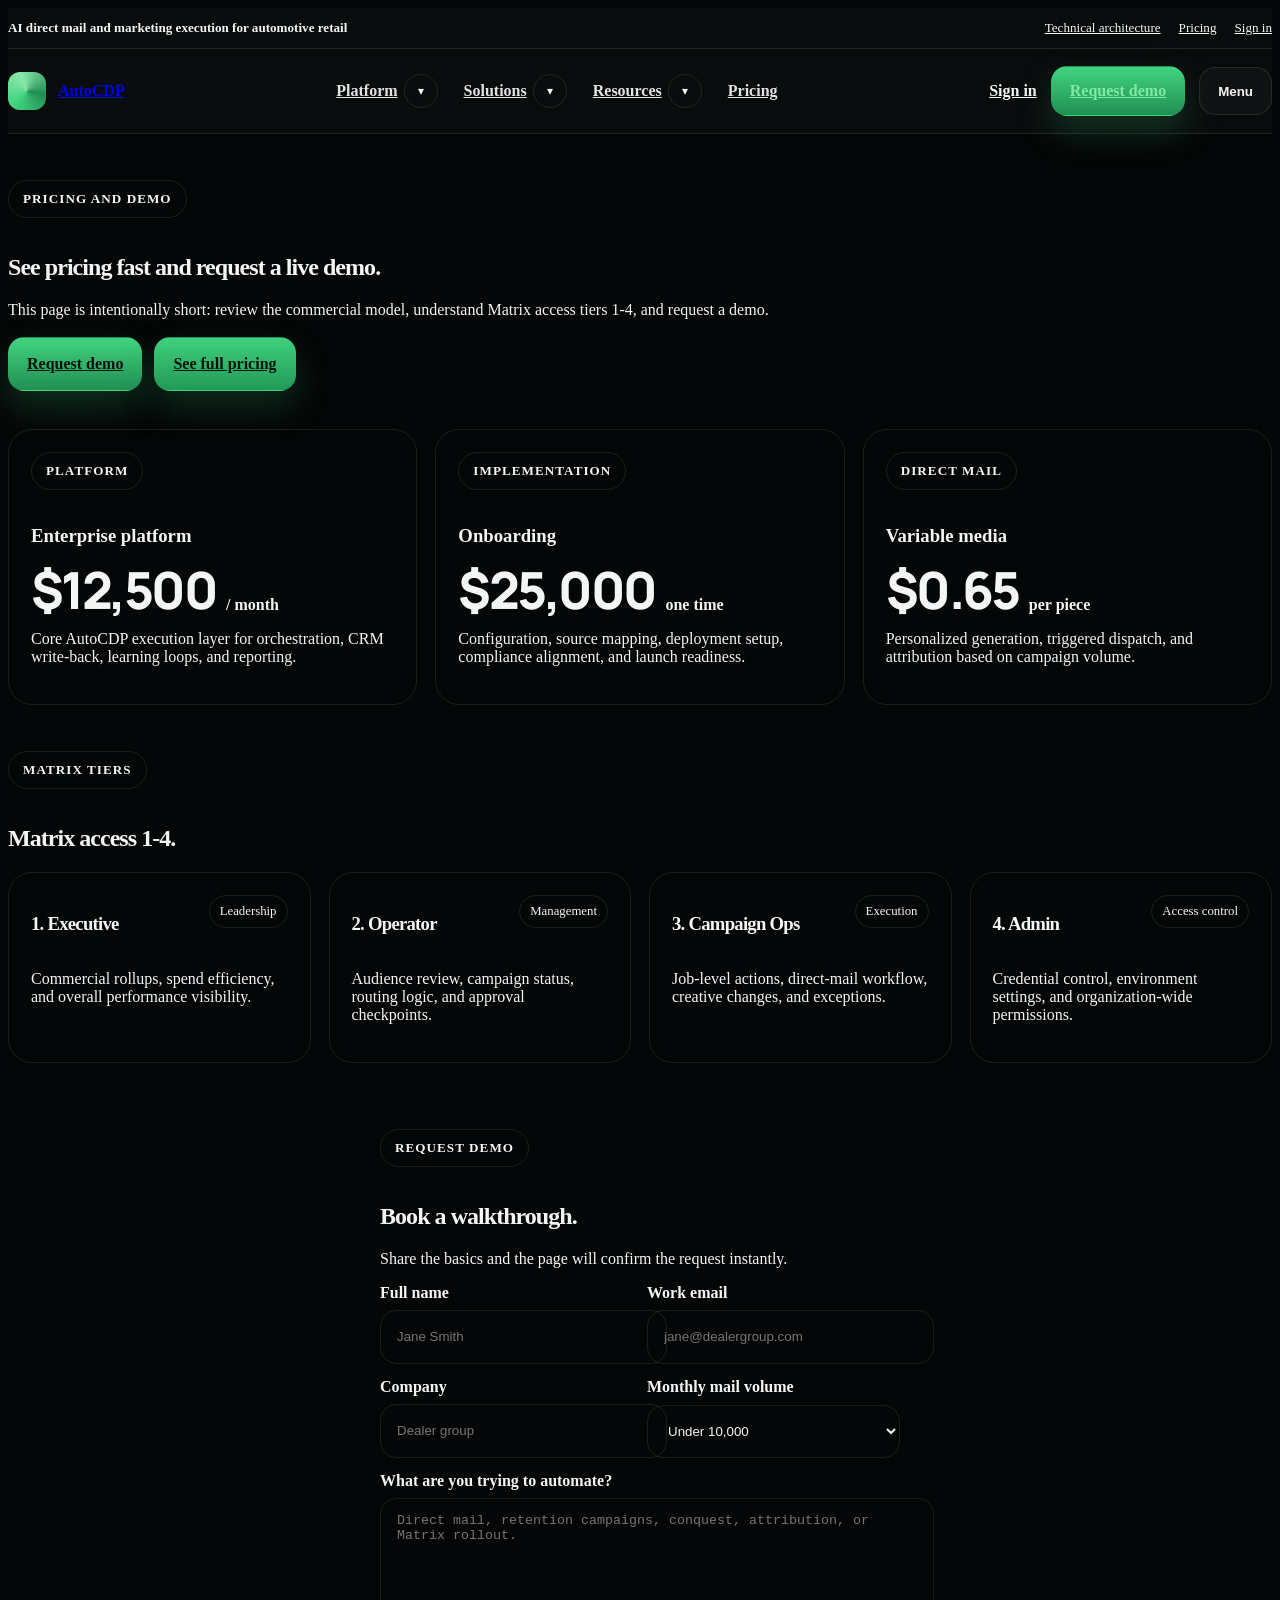
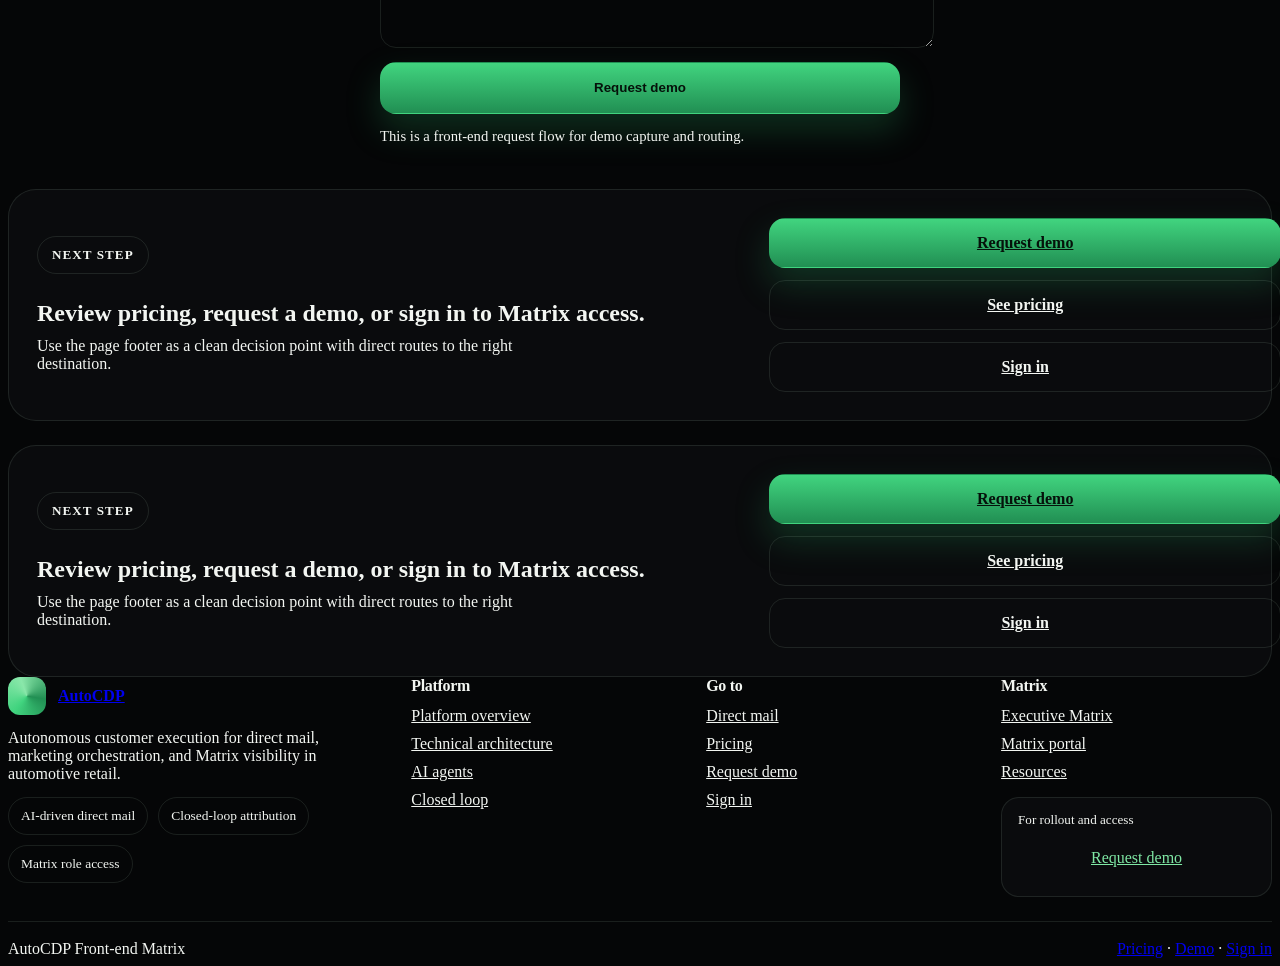
==== commit 238b3ca0: "nav: fix dropdowns rendering open by gating visibility on hidden attribute" ====
--- a/access.html
+++ b/access.html
@@ -18,7 +18,7 @@
 .btn{min-height:52px;border-radius:16px;display:inline-flex;align-items:center;justify-content:center;padding:0 18px;font-weight:800;border:1px solid var(--line);background:rgba(255,255,255,.03);color:var(--text)}.btn:hover{transform:translateY(-1px)}.btn-primary{background:linear-gradient(180deg,#3fd07c,#229a58);color:#04110a;border-color:transparent;box-shadow:0 16px 34px rgba(36,154,88,.30)}.btn-ghost{background:rgba(255,255,255,.025)}
 @media (min-width:900px){.hero-shell{grid-template-columns:1.05fr .95fr;align-items:stretch}.price-grid{grid-template-columns:repeat(3,1fr)}.price-card.featured{transform:translateY(-6px)}.info-grid,.matrix-grid{grid-template-columns:1fr 1fr}.hero-actions,.card-actions,.matrix-actions,.mini-links{grid-template-columns:repeat(2,minmax(0,1fr))}}
 @media (max-width:760px){.wrap{width:min(var(--page-max),calc(100% - 22px))}.nav-links{display:none}.nav-actions .btn{display:none}.navbar{min-height:72px}.glass-hero,.glass-panel,.price-card,.matrix-card{border-radius:24px}.hero-title{max-width:11ch}.hero-media{display:none}.section{padding:12px 0}.price-card.featured{order:-1}} .mobile-drawer{position:absolute;left:0;right:0;top:78px;padding:12px 16px;background:rgba(8,13,24,.98);border-bottom:1px solid var(--line);display:none}.mobile-drawer.show{display:block}.mobile-nav{display:grid;gap:8px}.mobile-nav a{padding:14px 16px;border-radius:14px;border:1px solid var(--line);background:rgba(255,255,255,.03);color:var(--text);font-weight:700}
-.footer-grid{display:grid;grid-template-columns:1.2fr 1fr 1fr 1fr;gap:24px;align-items:start}.footer h3{margin:0 0 12px;font-size:1rem;letter-spacing:-.02em}.footer-links{display:grid;gap:10px}.footer-links a{color:var(--muted)}.footer-links a:hover{color:var(--text)}.footer-bottom{display:flex;justify-content:space-between;gap:16px;flex-wrap:wrap;border-top:1px solid var(--line);margin-top:26px;padding-top:18px}@media(max-width:900px){}@media(max-width:640px){.footer-bottom{flex-direction:column}}.utility-bar{border-bottom:1px solid var(--line);background:color-mix(in srgb,var(--bg) 92%,transparent)}.utility-inner{min-height:40px;display:flex;justify-content:space-between;align-items:center;gap:14px;flex-wrap:wrap}.utility-copy{font-size:.82rem;color:var(--muted);font-weight:600}.utility-links{display:flex;align-items:center;gap:14px;flex-wrap:wrap}.utility-links a{font-size:.82rem;color:var(--muted)}.utility-links a:hover{color:var(--text)}.btn-soft{background:color-mix(in srgb,var(--surface) 88%,transparent)}.mobile-drawer-head{display:flex;justify-content:space-between;align-items:flex-start;gap:14px;margin-bottom:14px}.drawer-title{font-weight:800}.drawer-copy{color:var(--muted);font-size:.9rem}.prefooter{padding:24px 0 0}.prefooter-shell{display:grid;grid-template-columns:1.2fr .8fr;gap:22px;align-items:center;border:1px solid var(--line);border-radius:28px;padding:28px;background:color-mix(in srgb,var(--surface) 94%,transparent);box-shadow:var(--shadow)}.prefooter-shell h2{margin:10px 0 10px}.prefooter-shell p{margin:0;max-width:60ch}.prefooter-actions{display:grid;grid-template-columns:1fr;gap:12px}.footer-brand p{margin:14px 0}.trust-row{display:flex;flex-wrap:wrap;gap:10px}.trust-row span{padding:10px 12px;border:1px solid var(--line);border-radius:999px;color:var(--muted);font-size:.84rem}.footer h3{margin:0 0 12px;font-size:1rem;letter-spacing:-.02em}.footer-links{display:grid;gap:10px}.footer-links a{color:var(--muted)}.footer-links a:hover{color:var(--text)}.footer-contact{margin-top:18px;padding:14px 16px;border:1px solid var(--line);border-radius:18px;background:color-mix(in srgb,var(--surface) 95%,transparent);display:grid;gap:6px}.footer-contact span{font-size:.82rem;color:var(--muted)}.footer-bottom{display:flex;justify-content:space-between;gap:16px;flex-wrap:wrap;border-top:1px solid var(--line);margin-top:26px;padding-top:18px}@media(max-width:900px){.prefooter-shell,.footer-brand{grid-column:1/-1}}@media(max-width:640px){.utility-inner,.mobile-drawer-head,.prefooter-shell,.footer-grid,.footer-bottom{grid-template-columns:1fr;display:grid}.utility-links{gap:10px}.prefooter-actions{grid-template-columns:1fr}.footer-brand{grid-column:auto}}.site-header,.site{transition:background .22s ease,border-color .22s ease,box-shadow .22s ease,transform .22s ease}.site-header.is-compact,.site.is-compact{box-shadow:0 14px 34px rgba(0,0,0,.18)}.links a,.nav-links a{position:relative}.links a.is-active,.nav-links a.is-active{color:var(--text);font-weight:800}.links a.is-active::after,.nav-links a.is-active::after{content:"";position:absolute;left:0;right:0;bottom:-10px;height:2px;border-radius:999px;background:currentColor;opacity:.95}.mobile-drawer.show{opacity:1;transform:translateY(0)}@media (prefers-reduced-motion: reduce){.site-header,.site,}body{overflow-x:hidden}.actions .btn,.nav-actions .btn,.menu-toggle,.mobile-nav a,.prefooter-actions .btn,.footer-contact a{min-height:48px;display:inline-flex;align-items:center;justify-content:center}.mobile-nav a{justify-content:flex-start;padding:14px 16px;line-height:1.25;word-break:break-word}.utility-links a,.footer-links a,.footer-contact a{overflow-wrap:anywhere}.prefooter-actions .btn{width:100%}@media (max-width:760px){.utility-bar{display:none}.site-header,.site{position:sticky;top:0;z-index:80;backdrop-filter:blur(14px)}.nav,.navbar{grid-template-columns:auto 1fr auto;gap:12px;align-items:center}.actions.nav-actions,.nav-actions{display:flex;align-items:center;gap:8px}.actions.nav-actions .btn-soft,.nav-actions .btn-soft{display:none}.actions.nav-actions .btn-primary,.nav-actions .btn-primary{display:none}.menu-toggle{display:inline-flex;width:auto;padding:12px 14px}.mobile-drawer{position:absolute;left:0;right:0;top:100%;padding:14px 16px 18px;border-bottom:1px solid var(--line);background:color-mix(in srgb,var(--bg) 97%,transparent);box-shadow:0 20px 40px rgba(0,0,0,.16)}.mobile-drawer-head{grid-template-columns:1fr;display:grid;gap:12px}.mobile-drawer-head .btn{width:100%}.mobile-nav{gap:10px}.hero,.hero-grid,.grid-2,.grid-3,.feature-grid,.cards,.footer-grid,.prefooter-shell{grid-template-columns:1fr !important}.hero-copy,.hero-panel,.hero-card,.glass-hero,.glass-panel,.price-card,.matrix-card,.feature-card,.card{min-width:0}.wrap,.container{width:min(100% - 20px,var(--page-max,1200px))}.prefooter{padding-top:18px}.prefooter-shell{padding:20px;border-radius:22px}.footer{padding-bottom:32px}.footer-grid{display:grid;grid-template-columns:1fr !important;gap:18px}.footer-bottom{display:grid;grid-template-columns:1fr;gap:10px}.trust-row{gap:8px}.trust-row span{font-size:.8rem;padding:9px 11px}.utility-inner,.prefooter-actions{display:grid;grid-template-columns:1fr}.links a.is-active::after,.nav-links a.is-active::after{bottom:-6px}}@media (max-width:640px){html{font-size:16px}.brand span:last-child{font-size:1rem}.hero-title,h1{word-break:break-word}.eyebrow,.utility-copy,.utility-links a,.footer-contact span{font-size:.8rem}.btn,.mobile-nav a{font-size:.95rem}.footer-links a,.utility-links a,.mobile-nav a{min-height:48px}.prefooter-shell h2{font-size:clamp(1.4rem,5vw,1.8rem)}.drawer-title{font-size:1rem}.drawer-copy{font-size:.88rem}}.access-hero{padding:52px 0 24px}.access-grid{display:grid;grid-template-columns:1.05fr .95fr;gap:24px;align-items:stretch}.access-copy,.access-visual{min-width:0}.hero-actions{display:flex;gap:12px;flex-wrap:wrap;margin:22px 0 18px}.mini-trust{display:flex;flex-wrap:wrap;gap:10px}.mini-trust span,.tier-badge{padding:10px 12px;border:1px solid var(--line);border-radius:999px;color:var(--muted);font-size:.84rem;background:color-mix(in srgb,var(--surface) 92%,transparent)}.access-visual{overflow:hidden}.access-visual img,.access-summary-media img{width:100%;height:100%;object-fit:cover;aspect-ratio:16/11}.access-visual-body{display:grid;grid-template-columns:1fr 1fr;gap:12px}.visual-stat{padding:14px 16px;border:1px solid var(--line);border-radius:18px;background:color-mix(in srgb,var(--surface) 96%,transparent)}.visual-stat strong{display:block;font:800 1.3rem/1.1 Manrope,Inter,sans-serif}.visual-stat span{color:var(--muted);font-size:.92rem}.access-section{padding:18px 0 8px}.compact-head{max-width:760px;margin-bottom:18px}.access-pricing-grid,.tier-grid{display:grid;grid-template-columns:repeat(3,1fr);gap:18px}.tier-card{padding:22px;border-radius:22px}.tier-top{display:flex;justify-content:space-between;gap:12px;align-items:flex-start;margin-bottom:8px}.access-summary{display:grid;grid-template-columns:1.05fr .95fr;gap:0;overflow:hidden}.access-summary-copy{padding:30px}.access-summary-media{min-height:100%}@media(max-width:960px){.access-grid,.access-summary,.access-pricing-grid,.tier-grid{grid-template-columns:1fr}}@media(max-width:640px){.hero-actions{display:grid;grid-template-columns:1fr}.mini-trust{display:grid;grid-template-columns:1fr}.access-visual-body{grid-template-columns:1fr}.access-summary-copy{padding:22px}}.utility-links a[href="access.html"],.footer-contact a[href="access.html"],.actions a[href="access.html"]{color:var(--primary-2)}.actions a[href="access.html"].btn-soft,.hero-actions a[href="pricing.html"].btn-primary,.hero-actions a[href="pricing.html"].btn,.prefooter-actions a[href="access.html"].btn-primary{background:linear-gradient(180deg,#3fd07c,#229a58);color:#04110a;border-color:transparent;box-shadow:0 16px 34px rgba(36,154,88,.26)}[data-theme="dark"] body,body{background:#050607 !important;color:#f3f6f2}.site-header,.panel,.card,.price-card,.access-summary,.mobile-drawer,.prefooter-shell,.footer-contact{background:color-mix(in srgb,#0b0d0f 92%,transparent) !important}.btn-primary,.actions a[href="access.html"].btn-soft,.hero-actions a[href="pricing.html"].btn-primary,.prefooter-actions a[href="access.html"].btn-primary{background:linear-gradient(180deg,#41d47f,#218f53) !important;color:#05110a !important;border-color:transparent !important;box-shadow:0 16px 34px rgba(33,143,83,.30) !important}.mark{background:conic-gradient(from 220deg,#41d47f,#8ae7aa,#218f53,#41d47f) !important}.utility-links a[href="access.html"],.footer-contact a[href="access.html"],.actions a[href="access.html"]{color:#7fe8a4 !important}/* nav-rebuild-v2 */.site-header{position:sticky;top:0;z-index:90;border-bottom:1px solid var(--line);background:color-mix(in srgb,var(--bg) 88%,transparent);backdrop-filter:blur(16px)}.utility-bar{border-bottom:1px solid var(--line);background:color-mix(in srgb,var(--bg) 94%,transparent)}.utility-inner{min-height:40px;display:flex;align-items:center;justify-content:space-between;gap:14px;flex-wrap:wrap}.utility-copy{font-size:.82rem;color:var(--muted);font-weight:700}.utility-links{display:flex;align-items:center;gap:18px;flex-wrap:wrap}.utility-links a{font-size:.82rem;color:var(--muted)}.utility-links a:hover{color:var(--text)}.nav-shell{display:grid;grid-template-columns:auto 1fr auto;align-items:center;gap:32px;min-height:84px}.brand{display:flex;align-items:center;gap:12px;font-weight:800;white-space:nowrap}.mark{width:38px;height:38px;border-radius:12px;background:conic-gradient(from 220deg,var(--primary),var(--primary-2),#d39b57,var(--primary))}.main-nav{display:flex;align-items:center;justify-content:center;gap:26px;min-width:0}.nav-group{position:relative;display:flex;align-items:center;gap:6px}.nav-link{font-weight:750;color:var(--text);opacity:.92;white-space:nowrap}.nav-link:hover,.nav-link.is-active,.sign-link:hover{color:var(--text);opacity:1}.nav-link.is-active{position:relative}.nav-link.is-active::after{content:"";position:absolute;left:0;right:0;bottom:-12px;height:2px;border-radius:999px;background:currentColor}.nav-toggle{display:inline-flex;align-items:center;justify-content:center;width:34px;height:34px;border:1px solid var(--line);border-radius:999px;background:color-mix(in srgb,var(--surface) 92%,transparent);color:var(--muted)}.nav-toggle:hover,.nav-toggle[aria-expanded="true"]{color:var(--text);border-color:color-mix(in srgb,var(--primary) 45%,var(--line))}.caret{font-size:.78rem;line-height:1}.nav-dropdown{position:absolute;top:calc(100% + 14px);left:0;min-width:280px;padding:14px;border:1px solid var(--line);border-radius:20px;background:color-mix(in srgb,var(--bg) 96%,transparent);box-shadow:0 20px 40px rgba(0,0,0,.22);display:grid;gap:8px}.dropdown-link{display:block;padding:12px 14px;border:1px solid transparent;border-radius:14px;color:var(--muted);font-weight:700}.dropdown-link:hover,.dropdown-link:focus-visible{color:var(--text);border-color:var(--line);background:color-mix(in srgb,var(--surface) 92%,transparent)}.actions.nav-actions{display:flex;align-items:center;gap:14px}.sign-link{font-weight:800;color:var(--muted);white-space:nowrap}.btn-soft{background:color-mix(in srgb,var(--surface) 92%,transparent)}.menu-toggle{display:none}.mobile-drawer{display:none;border-bottom:1px solid var(--line);background:color-mix(in srgb,var(--bg) 96%,transparent);padding:16px 20px}.mobile-drawer.show{display:block}.mobile-drawer-head{display:flex;justify-content:space-between;align-items:flex-start;gap:14px;margin-bottom:14px}.drawer-title{font-weight:800}.drawer-copy{color:var(--muted);font-size:.92rem}.mobile-nav{display:grid;gap:10px}.mobile-nav a{min-height:48px;padding:14px 16px;border:1px solid var(--line);border-radius:16px;background:color-mix(in srgb,var(--surface) 92%,transparent);font-weight:700;display:flex;align-items:center}.prefooter-shell{display:grid;grid-template-columns:1.2fr .8fr;gap:22px;align-items:center}.footer-grid{display:grid;grid-template-columns:1.4fr 1fr 1fr 1fr;gap:24px;align-items:start}.footer-links{display:grid;gap:10px}.footer-links a{color:var(--muted)}.footer-links a:hover{color:var(--text)}.footer-contact{margin-top:16px;padding:14px 16px;border:1px solid var(--line);border-radius:18px;background:color-mix(in srgb,var(--surface) 94%,transparent);display:grid;gap:6px}.footer-contact span{font-size:.82rem;color:var(--muted)}.footer-bottom{display:flex;justify-content:space-between;gap:16px;flex-wrap:wrap;border-top:1px solid var(--line);margin-top:24px;padding-top:18px}.trust-row{display:flex;flex-wrap:wrap;gap:10px}.trust-row span{padding:10px 12px;border:1px solid var(--line);border-radius:999px;color:var(--muted);font-size:.84rem}.demo-form{display:grid;gap:14px}.field-grid{display:grid;grid-template-columns:1fr 1fr;gap:14px}.demo-form label,.signin-form label{display:grid;gap:8px;font-weight:700}.demo-form input,.demo-form select,.demo-form textarea,.signin-form input{width:100%;min-height:52px;padding:0 16px;border-radius:16px;border:1px solid var(--line);background:color-mix(in srgb,var(--surface) 94%,transparent);color:var(--text)}.demo-form textarea{min-height:120px;padding:14px 16px;resize:vertical}.form-note{color:var(--muted);font-size:.92rem}.form-success{padding:14px 16px;border:1px solid color-mix(in srgb,var(--primary) 35%,var(--line));border-radius:16px;background:color-mix(in srgb,var(--primary) 12%,var(--surface));color:var(--text)}.demo-grid,.matrix-grid{display:grid;grid-template-columns:repeat(3,1fr);gap:18px}.matrix-grid{grid-template-columns:repeat(4,1fr)}.compact-page{padding:46px 0 20px}.compact-page h1,.compact-page h2,.compact-page h3,.compact-page h4{letter-spacing:-.04em}.tier-card,.price-card-lite,.signin-card{padding:22px;border:1px solid var(--line);border-radius:24px;background:color-mix(in srgb,var(--surface) 95%,transparent)}.price-value{font:800 clamp(2.2rem,5vw,3.2rem)/.95 Manrope,Inter,sans-serif;letter-spacing:-.05em}.price-unit{color:var(--muted);font-weight:700}.price-line{display:flex;align-items:end;gap:10px;flex-wrap:wrap;margin:14px 0 12px}.eyebrow{display:inline-flex;padding:10px 14px;border:1px solid var(--line);border-radius:999px;margin-bottom:16px;font-size:.82rem;color:var(--muted);font-weight:800;text-transform:uppercase}.center-shell{max-width:520px;margin:0 auto}.signin-card{max-width:520px;margin:24px auto 0}.matrix-top{display:flex;justify-content:space-between;gap:12px;align-items:flex-start}.matrix-badge{padding:8px 10px;border:1px solid var(--line);border-radius:999px;color:var(--muted);font-size:.8rem}.hero-actions{display:flex;gap:12px;flex-wrap:wrap;margin-top:18px}@media (max-width:1180px){.main-nav{gap:18px}.nav-shell{gap:20px}}@media (max-width:980px){.main-nav{display:none}.menu-toggle{display:inline-flex}.utility-bar{display:none}.nav-shell{grid-template-columns:auto 1fr auto;gap:14px;min-height:74px}.actions.nav-actions .sign-link,.actions.nav-actions .btn-primary{display:none}.prefooter-shell,.footer-grid,.demo-grid,.matrix-grid,.field-grid{grid-template-columns:1fr}.mobile-drawer-head{display:grid;grid-template-columns:1fr;gap:12px}}@media (max-width:640px){.container{padding:0 20px}.footer-bottom{display:grid;grid-template-columns:1fr}.hero-actions{display:grid;grid-template-columns:1fr}}</style>
+.footer-grid{display:grid;grid-template-columns:1.2fr 1fr 1fr 1fr;gap:24px;align-items:start}.footer h3{margin:0 0 12px;font-size:1rem;letter-spacing:-.02em}.footer-links{display:grid;gap:10px}.footer-links a{color:var(--muted)}.footer-links a:hover{color:var(--text)}.footer-bottom{display:flex;justify-content:space-between;gap:16px;flex-wrap:wrap;border-top:1px solid var(--line);margin-top:26px;padding-top:18px}@media(max-width:900px){}@media(max-width:640px){.footer-bottom{flex-direction:column}}.utility-bar{border-bottom:1px solid var(--line);background:color-mix(in srgb,var(--bg) 92%,transparent)}.utility-inner{min-height:40px;display:flex;justify-content:space-between;align-items:center;gap:14px;flex-wrap:wrap}.utility-copy{font-size:.82rem;color:var(--muted);font-weight:600}.utility-links{display:flex;align-items:center;gap:14px;flex-wrap:wrap}.utility-links a{font-size:.82rem;color:var(--muted)}.utility-links a:hover{color:var(--text)}.btn-soft{background:color-mix(in srgb,var(--surface) 88%,transparent)}.mobile-drawer-head{display:flex;justify-content:space-between;align-items:flex-start;gap:14px;margin-bottom:14px}.drawer-title{font-weight:800}.drawer-copy{color:var(--muted);font-size:.9rem}.prefooter{padding:24px 0 0}.prefooter-shell{display:grid;grid-template-columns:1.2fr .8fr;gap:22px;align-items:center;border:1px solid var(--line);border-radius:28px;padding:28px;background:color-mix(in srgb,var(--surface) 94%,transparent);box-shadow:var(--shadow)}.prefooter-shell h2{margin:10px 0 10px}.prefooter-shell p{margin:0;max-width:60ch}.prefooter-actions{display:grid;grid-template-columns:1fr;gap:12px}.footer-brand p{margin:14px 0}.trust-row{display:flex;flex-wrap:wrap;gap:10px}.trust-row span{padding:10px 12px;border:1px solid var(--line);border-radius:999px;color:var(--muted);font-size:.84rem}.footer h3{margin:0 0 12px;font-size:1rem;letter-spacing:-.02em}.footer-links{display:grid;gap:10px}.footer-links a{color:var(--muted)}.footer-links a:hover{color:var(--text)}.footer-contact{margin-top:18px;padding:14px 16px;border:1px solid var(--line);border-radius:18px;background:color-mix(in srgb,var(--surface) 95%,transparent);display:grid;gap:6px}.footer-contact span{font-size:.82rem;color:var(--muted)}.footer-bottom{display:flex;justify-content:space-between;gap:16px;flex-wrap:wrap;border-top:1px solid var(--line);margin-top:26px;padding-top:18px}@media(max-width:900px){.prefooter-shell,.footer-brand{grid-column:1/-1}}@media(max-width:640px){.utility-inner,.mobile-drawer-head,.prefooter-shell,.footer-grid,.footer-bottom{grid-template-columns:1fr;display:grid}.utility-links{gap:10px}.prefooter-actions{grid-template-columns:1fr}.footer-brand{grid-column:auto}}.site-header,.site{transition:background .22s ease,border-color .22s ease,box-shadow .22s ease,transform .22s ease}.site-header.is-compact,.site.is-compact{box-shadow:0 14px 34px rgba(0,0,0,.18)}.links a,.nav-links a{position:relative}.links a.is-active,.nav-links a.is-active{color:var(--text);font-weight:800}.links a.is-active::after,.nav-links a.is-active::after{content:"";position:absolute;left:0;right:0;bottom:-10px;height:2px;border-radius:999px;background:currentColor;opacity:.95}.mobile-drawer.show{opacity:1;transform:translateY(0)}@media (prefers-reduced-motion: reduce){.site-header,.site,}body{overflow-x:hidden}.actions .btn,.nav-actions .btn,.menu-toggle,.mobile-nav a,.prefooter-actions .btn,.footer-contact a{min-height:48px;display:inline-flex;align-items:center;justify-content:center}.mobile-nav a{justify-content:flex-start;padding:14px 16px;line-height:1.25;word-break:break-word}.utility-links a,.footer-links a,.footer-contact a{overflow-wrap:anywhere}.prefooter-actions .btn{width:100%}@media (max-width:760px){.utility-bar{display:none}.site-header,.site{position:sticky;top:0;z-index:80;backdrop-filter:blur(14px)}.nav,.navbar{grid-template-columns:auto 1fr auto;gap:12px;align-items:center}.actions.nav-actions,.nav-actions{display:flex;align-items:center;gap:8px}.actions.nav-actions .btn-soft,.nav-actions .btn-soft{display:none}.actions.nav-actions .btn-primary,.nav-actions .btn-primary{display:none}.menu-toggle{display:inline-flex;width:auto;padding:12px 14px}.mobile-drawer{position:absolute;left:0;right:0;top:100%;padding:14px 16px 18px;border-bottom:1px solid var(--line);background:color-mix(in srgb,var(--bg) 97%,transparent);box-shadow:0 20px 40px rgba(0,0,0,.16)}.mobile-drawer-head{grid-template-columns:1fr;display:grid;gap:12px}.mobile-drawer-head .btn{width:100%}.mobile-nav{gap:10px}.hero,.hero-grid,.grid-2,.grid-3,.feature-grid,.cards,.footer-grid,.prefooter-shell{grid-template-columns:1fr !important}.hero-copy,.hero-panel,.hero-card,.glass-hero,.glass-panel,.price-card,.matrix-card,.feature-card,.card{min-width:0}.wrap,.container{width:min(100% - 20px,var(--page-max,1200px))}.prefooter{padding-top:18px}.prefooter-shell{padding:20px;border-radius:22px}.footer{padding-bottom:32px}.footer-grid{display:grid;grid-template-columns:1fr !important;gap:18px}.footer-bottom{display:grid;grid-template-columns:1fr;gap:10px}.trust-row{gap:8px}.trust-row span{font-size:.8rem;padding:9px 11px}.utility-inner,.prefooter-actions{display:grid;grid-template-columns:1fr}.links a.is-active::after,.nav-links a.is-active::after{bottom:-6px}}@media (max-width:640px){html{font-size:16px}.brand span:last-child{font-size:1rem}.hero-title,h1{word-break:break-word}.eyebrow,.utility-copy,.utility-links a,.footer-contact span{font-size:.8rem}.btn,.mobile-nav a{font-size:.95rem}.footer-links a,.utility-links a,.mobile-nav a{min-height:48px}.prefooter-shell h2{font-size:clamp(1.4rem,5vw,1.8rem)}.drawer-title{font-size:1rem}.drawer-copy{font-size:.88rem}}.access-hero{padding:52px 0 24px}.access-grid{display:grid;grid-template-columns:1.05fr .95fr;gap:24px;align-items:stretch}.access-copy,.access-visual{min-width:0}.hero-actions{display:flex;gap:12px;flex-wrap:wrap;margin:22px 0 18px}.mini-trust{display:flex;flex-wrap:wrap;gap:10px}.mini-trust span,.tier-badge{padding:10px 12px;border:1px solid var(--line);border-radius:999px;color:var(--muted);font-size:.84rem;background:color-mix(in srgb,var(--surface) 92%,transparent)}.access-visual{overflow:hidden}.access-visual img,.access-summary-media img{width:100%;height:100%;object-fit:cover;aspect-ratio:16/11}.access-visual-body{display:grid;grid-template-columns:1fr 1fr;gap:12px}.visual-stat{padding:14px 16px;border:1px solid var(--line);border-radius:18px;background:color-mix(in srgb,var(--surface) 96%,transparent)}.visual-stat strong{display:block;font:800 1.3rem/1.1 Manrope,Inter,sans-serif}.visual-stat span{color:var(--muted);font-size:.92rem}.access-section{padding:18px 0 8px}.compact-head{max-width:760px;margin-bottom:18px}.access-pricing-grid,.tier-grid{display:grid;grid-template-columns:repeat(3,1fr);gap:18px}.tier-card{padding:22px;border-radius:22px}.tier-top{display:flex;justify-content:space-between;gap:12px;align-items:flex-start;margin-bottom:8px}.access-summary{display:grid;grid-template-columns:1.05fr .95fr;gap:0;overflow:hidden}.access-summary-copy{padding:30px}.access-summary-media{min-height:100%}@media(max-width:960px){.access-grid,.access-summary,.access-pricing-grid,.tier-grid{grid-template-columns:1fr}}@media(max-width:640px){.hero-actions{display:grid;grid-template-columns:1fr}.mini-trust{display:grid;grid-template-columns:1fr}.access-visual-body{grid-template-columns:1fr}.access-summary-copy{padding:22px}}.utility-links a[href="access.html"],.footer-contact a[href="access.html"],.actions a[href="access.html"]{color:var(--primary-2)}.actions a[href="access.html"].btn-soft,.hero-actions a[href="pricing.html"].btn-primary,.hero-actions a[href="pricing.html"].btn,.prefooter-actions a[href="access.html"].btn-primary{background:linear-gradient(180deg,#3fd07c,#229a58);color:#04110a;border-color:transparent;box-shadow:0 16px 34px rgba(36,154,88,.26)}[data-theme="dark"] body,body{background:#050607 !important;color:#f3f6f2}.site-header,.panel,.card,.price-card,.access-summary,.mobile-drawer,.prefooter-shell,.footer-contact{background:color-mix(in srgb,#0b0d0f 92%,transparent) !important}.btn-primary,.actions a[href="access.html"].btn-soft,.hero-actions a[href="pricing.html"].btn-primary,.prefooter-actions a[href="access.html"].btn-primary{background:linear-gradient(180deg,#41d47f,#218f53) !important;color:#05110a !important;border-color:transparent !important;box-shadow:0 16px 34px rgba(33,143,83,.30) !important}.mark{background:conic-gradient(from 220deg,#41d47f,#8ae7aa,#218f53,#41d47f) !important}.utility-links a[href="access.html"],.footer-contact a[href="access.html"],.actions a[href="access.html"]{color:#7fe8a4 !important}/* nav-rebuild-v2 */.site-header{position:sticky;top:0;z-index:90;border-bottom:1px solid var(--line);background:color-mix(in srgb,var(--bg) 88%,transparent);backdrop-filter:blur(16px)}.utility-bar{border-bottom:1px solid var(--line);background:color-mix(in srgb,var(--bg) 94%,transparent)}.utility-inner{min-height:40px;display:flex;align-items:center;justify-content:space-between;gap:14px;flex-wrap:wrap}.utility-copy{font-size:.82rem;color:var(--muted);font-weight:700}.utility-links{display:flex;align-items:center;gap:18px;flex-wrap:wrap}.utility-links a{font-size:.82rem;color:var(--muted)}.utility-links a:hover{color:var(--text)}.nav-shell{display:grid;grid-template-columns:auto 1fr auto;align-items:center;gap:32px;min-height:84px}.brand{display:flex;align-items:center;gap:12px;font-weight:800;white-space:nowrap}.mark{width:38px;height:38px;border-radius:12px;background:conic-gradient(from 220deg,var(--primary),var(--primary-2),#d39b57,var(--primary))}.main-nav{display:flex;align-items:center;justify-content:center;gap:26px;min-width:0}.nav-group{position:relative;display:flex;align-items:center;gap:6px}.nav-link{font-weight:750;color:var(--text);opacity:.92;white-space:nowrap}.nav-link:hover,.nav-link.is-active,.sign-link:hover{color:var(--text);opacity:1}.nav-link.is-active{position:relative}.nav-link.is-active::after{content:"";position:absolute;left:0;right:0;bottom:-12px;height:2px;border-radius:999px;background:currentColor}.nav-toggle{display:inline-flex;align-items:center;justify-content:center;width:34px;height:34px;border:1px solid var(--line);border-radius:999px;background:color-mix(in srgb,var(--surface) 92%,transparent);color:var(--muted)}.nav-toggle:hover,.nav-toggle[aria-expanded="true"]{color:var(--text);border-color:color-mix(in srgb,var(--primary) 45%,var(--line))}.caret{font-size:.78rem;line-height:1}.nav-dropdown{position:absolute;top:calc(100% + 14px);left:0;min-width:280px;padding:14px;border:1px solid var(--line);border-radius:20px;background:color-mix(in srgb,var(--bg) 97%,transparent);box-shadow:0 20px 40px rgba(0,0,0,.30);gap:8px;display:none}.nav-dropdown:not([hidden]){display:grid}[hidden]{display:none!important}.dropdown-link{display:block;padding:12px 14px;border:1px solid transparent;border-radius:14px;color:var(--muted);font-weight:700}.dropdown-link:hover,.dropdown-link:focus-visible{color:var(--text);border-color:var(--line);background:color-mix(in srgb,var(--surface) 92%,transparent)}.actions.nav-actions{display:flex;align-items:center;gap:14px}.sign-link{font-weight:800;color:var(--muted);white-space:nowrap}.btn-soft{background:color-mix(in srgb,var(--surface) 92%,transparent)}.menu-toggle{display:none}.mobile-drawer{display:none;border-bottom:1px solid var(--line);background:color-mix(in srgb,var(--bg) 96%,transparent);padding:16px 20px}.mobile-drawer.show{display:block}.mobile-drawer-head{display:flex;justify-content:space-between;align-items:flex-start;gap:14px;margin-bottom:14px}.drawer-title{font-weight:800}.drawer-copy{color:var(--muted);font-size:.92rem}.mobile-nav{display:grid;gap:10px}.mobile-nav a{min-height:48px;padding:14px 16px;border:1px solid var(--line);border-radius:16px;background:color-mix(in srgb,var(--surface) 92%,transparent);font-weight:700;display:flex;align-items:center}.prefooter-shell{display:grid;grid-template-columns:1.2fr .8fr;gap:22px;align-items:center}.footer-grid{display:grid;grid-template-columns:1.4fr 1fr 1fr 1fr;gap:24px;align-items:start}.footer-links{display:grid;gap:10px}.footer-links a{color:var(--muted)}.footer-links a:hover{color:var(--text)}.footer-contact{margin-top:16px;padding:14px 16px;border:1px solid var(--line);border-radius:18px;background:color-mix(in srgb,var(--surface) 94%,transparent);display:grid;gap:6px}.footer-contact span{font-size:.82rem;color:var(--muted)}.footer-bottom{display:flex;justify-content:space-between;gap:16px;flex-wrap:wrap;border-top:1px solid var(--line);margin-top:24px;padding-top:18px}.trust-row{display:flex;flex-wrap:wrap;gap:10px}.trust-row span{padding:10px 12px;border:1px solid var(--line);border-radius:999px;color:var(--muted);font-size:.84rem}.demo-form{display:grid;gap:14px}.field-grid{display:grid;grid-template-columns:1fr 1fr;gap:14px}.demo-form label,.signin-form label{display:grid;gap:8px;font-weight:700}.demo-form input,.demo-form select,.demo-form textarea,.signin-form input{width:100%;min-height:52px;padding:0 16px;border-radius:16px;border:1px solid var(--line);background:color-mix(in srgb,var(--surface) 94%,transparent);color:var(--text)}.demo-form textarea{min-height:120px;padding:14px 16px;resize:vertical}.form-note{color:var(--muted);font-size:.92rem}.form-success{padding:14px 16px;border:1px solid color-mix(in srgb,var(--primary) 35%,var(--line));border-radius:16px;background:color-mix(in srgb,var(--primary) 12%,var(--surface));color:var(--text)}.demo-grid,.matrix-grid{display:grid;grid-template-columns:repeat(3,1fr);gap:18px}.matrix-grid{grid-template-columns:repeat(4,1fr)}.compact-page{padding:46px 0 20px}.compact-page h1,.compact-page h2,.compact-page h3,.compact-page h4{letter-spacing:-.04em}.tier-card,.price-card-lite,.signin-card{padding:22px;border:1px solid var(--line);border-radius:24px;background:color-mix(in srgb,var(--surface) 95%,transparent)}.price-value{font:800 clamp(2.2rem,5vw,3.2rem)/.95 Manrope,Inter,sans-serif;letter-spacing:-.05em}.price-unit{color:var(--muted);font-weight:700}.price-line{display:flex;align-items:end;gap:10px;flex-wrap:wrap;margin:14px 0 12px}.eyebrow{display:inline-flex;padding:10px 14px;border:1px solid var(--line);border-radius:999px;margin-bottom:16px;font-size:.82rem;color:var(--muted);font-weight:800;text-transform:uppercase}.center-shell{max-width:520px;margin:0 auto}.signin-card{max-width:520px;margin:24px auto 0}.matrix-top{display:flex;justify-content:space-between;gap:12px;align-items:flex-start}.matrix-badge{padding:8px 10px;border:1px solid var(--line);border-radius:999px;color:var(--muted);font-size:.8rem}.hero-actions{display:flex;gap:12px;flex-wrap:wrap;margin-top:18px}@media (max-width:1180px){.main-nav{gap:18px}.nav-shell{gap:20px}}@media (max-width:980px){.main-nav{display:none}.menu-toggle{display:inline-flex}.utility-bar{display:none}.nav-shell{grid-template-columns:auto 1fr auto;gap:14px;min-height:74px}.actions.nav-actions .sign-link,.actions.nav-actions .btn-primary{display:none}.prefooter-shell,.footer-grid,.demo-grid,.matrix-grid,.field-grid{grid-template-columns:1fr}.mobile-drawer-head{display:grid;grid-template-columns:1fr;gap:12px}}@media (max-width:640px){.container{padding:0 20px}.footer-bottom{display:grid;grid-template-columns:1fr}.hero-actions{display:grid;grid-template-columns:1fr}}</style>
 </head>
 <body>
 <header class="site-header"><div class="utility-bar"><div class="container utility-inner"><div class="utility-copy">AI direct mail and marketing execution for automotive retail</div><div class="utility-links"><a href="tech.html">Technical architecture</a><a href="pricing.html">Pricing</a><a href="signin.html">Sign in</a></div></div></div><div class="container nav-shell"><a class="brand" href="index.html"><span class="mark"></span><span>AutoCDP</span></a><nav class="main-nav" aria-label="Primary navigation"><div class="nav-group"><a class="nav-link" href="platform.html">Platform</a><button class="nav-toggle" type="button" aria-expanded="false" aria-haspopup="true" aria-controls="menu-platform" data-dropdown-button="platform"><span class="caret">▾</span></button><div class="nav-dropdown" id="menu-platform" data-dropdown="platform" hidden><a class="dropdown-link" href="platform.html">Platform overview</a><a class="dropdown-link" href="ai-agents.html">AI agents</a><a class="dropdown-link" href="closed-loop.html">Closed loop</a><a class="dropdown-link" href="tech.html">Technical architecture</a></div></div><div class="nav-group"><a class="nav-link" href="direct-mail.html">Solutions</a><button class="nav-toggle" type="button" aria-expanded="false" aria-haspopup="true" aria-controls="menu-solutions" data-dropdown-button="solutions"><span class="caret">▾</span></button><div class="nav-dropdown" id="menu-solutions" data-dropdown="solutions" hidden><a class="dropdown-link" href="direct-mail.html">Direct mail</a><a class="dropdown-link" href="executive-matrix.html">Executive Matrix</a><a class="dropdown-link" href="access.html">Request demo</a></div></div><div class="nav-group"><a class="nav-link" href="resources.html">Resources</a><button class="nav-toggle" type="button" aria-expanded="false" aria-haspopup="true" aria-controls="menu-resources" data-dropdown-button="resources"><span class="caret">▾</span></button><div class="nav-dropdown" id="menu-resources" data-dropdown="resources" hidden><a class="dropdown-link" href="resources.html">Resources</a><a class="dropdown-link" href="pricing.html">Pricing</a><a class="dropdown-link" href="signin.html">Sign in</a></div></div><a class="nav-link standalone" href="pricing.html">Pricing</a></nav><div class="actions nav-actions"><a class="sign-link" href="signin.html">Sign in</a><a class="btn btn-primary" href="access.html">Request demo</a><button class="btn menu-toggle" type="button" data-menu-toggle aria-label="Open menu" aria-expanded="false" aria-controls="mobile-nav-drawer">Menu</button></div></div><div id="mobile-nav-drawer" class="mobile-drawer" data-mobile-drawer hidden><div class="mobile-drawer-head"><div><div class="drawer-title">Explore AutoCDP</div><div class="drawer-copy">Platform, pricing, demo, and Matrix access.</div></div><a class="btn btn-primary" href="access.html">Request demo</a></div><nav class="mobile-nav" aria-label="Mobile navigation"><a href="index.html">Home</a><a href="platform.html">Platform</a><a href="ai-agents.html">AI agents</a><a href="direct-mail.html">Direct mail</a><a href="executive-matrix.html">Executive Matrix</a><a href="resources.html">Resources</a><a href="pricing.html">Pricing</a><a href="signin.html">Sign in</a><a href="access.html">Request demo</a></nav></div></header>
